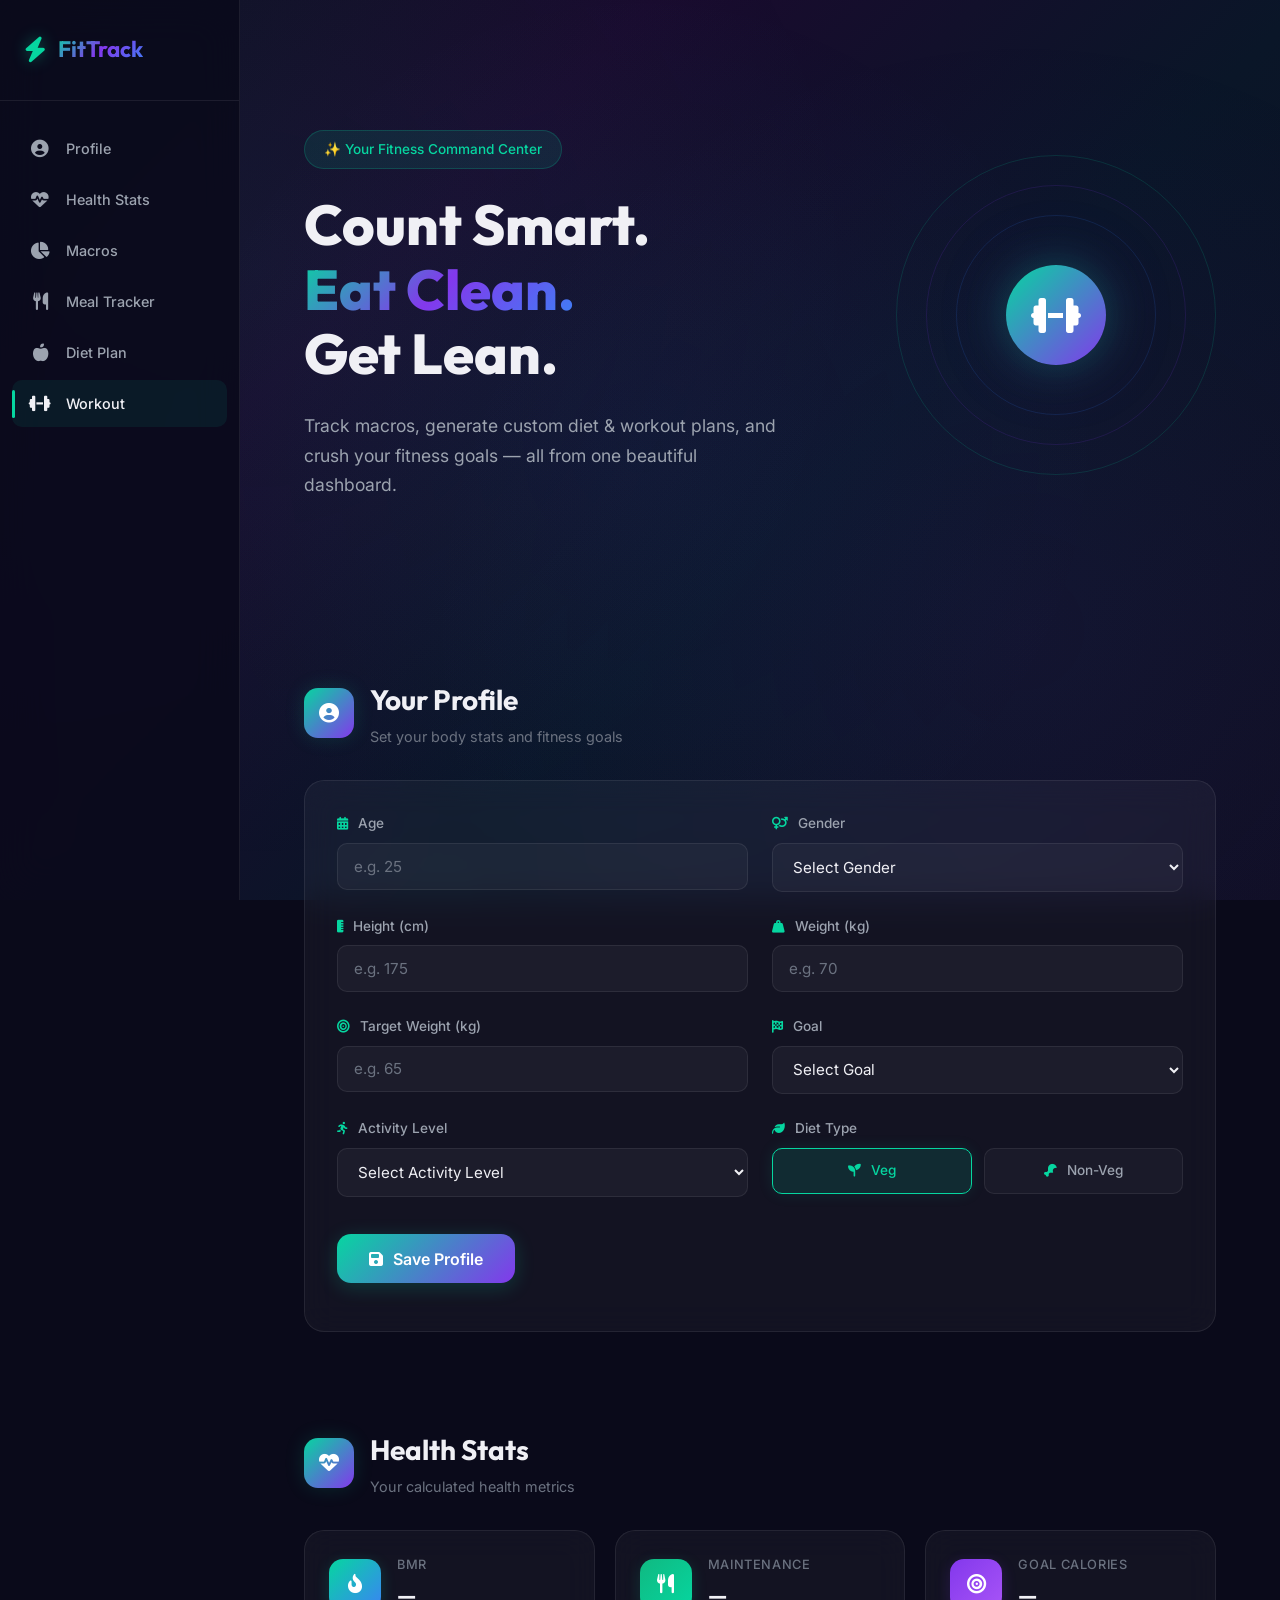
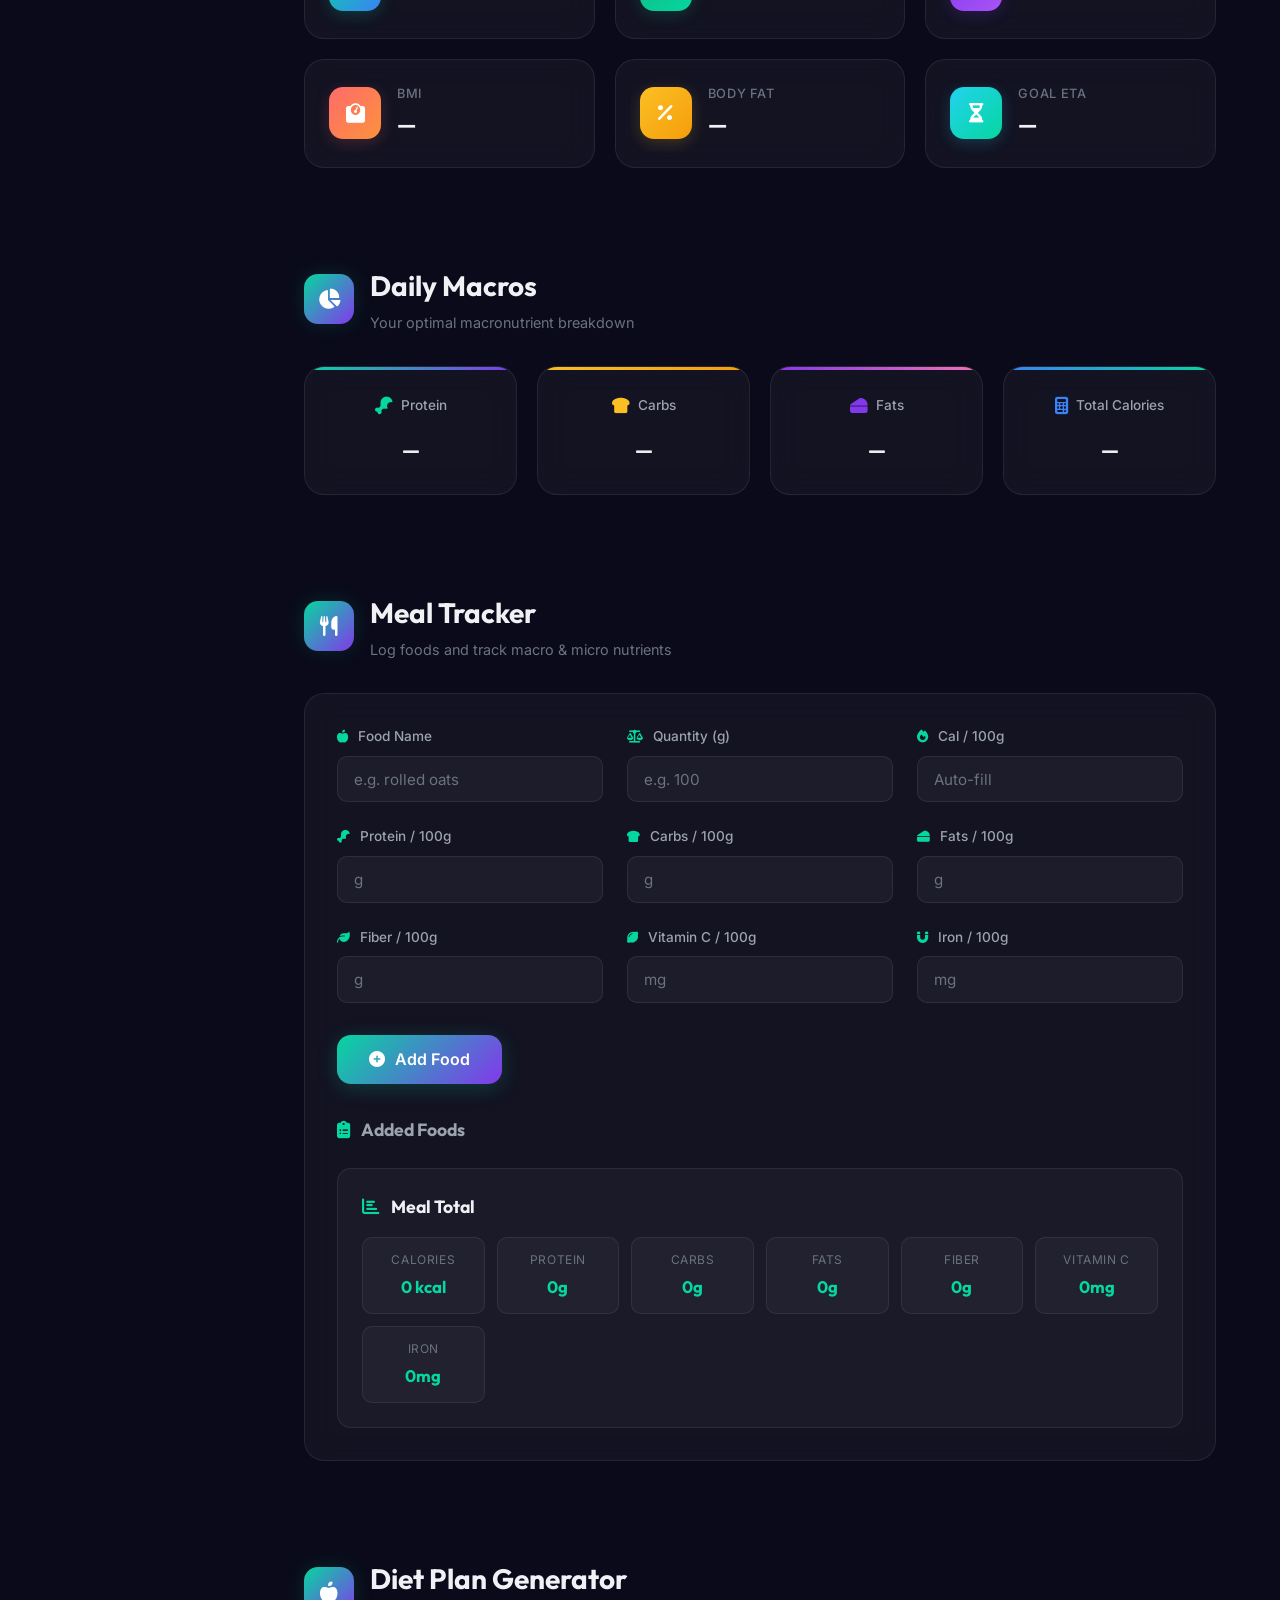
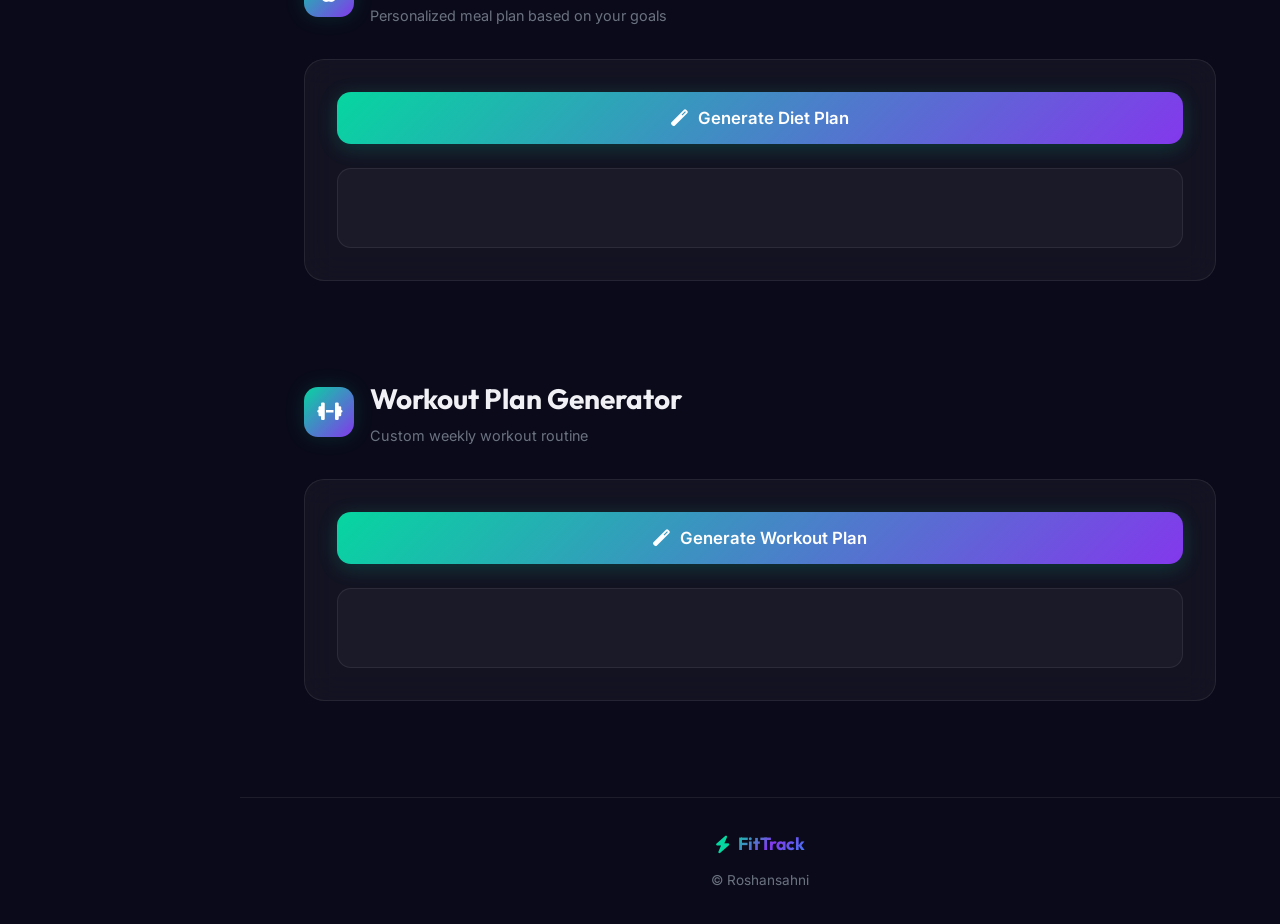
==== index.html @ a1e0cdbb "Add files via upload" ====
<!DOCTYPE html>
<html lang="en">
<head>
    <meta charset="UTF-8">
    <meta name="viewport" content="width=device-width, initial-scale=1.0">
    <title>FitTrack — Smart Fitness & Nutrition Tracker</title>
    <meta name="description" content="Track your fitness goals, calculate macros, generate diet & workout plans — all in one premium dashboard.">
    <link rel="stylesheet" href="styles.css">
    <link href="https://fonts.googleapis.com/css2?family=Inter:wght@300;400;500;600;700;800&family=Outfit:wght@400;500;600;700;800&display=swap" rel="stylesheet">
    <link rel="stylesheet" href="https://cdnjs.cloudflare.com/ajax/libs/font-awesome/6.5.0/css/all.min.css">
</head>
<body>
    <!-- Animated Background -->
    <div class="bg-gradient"></div>
    <div class="bg-grid"></div>

    <!-- Sidebar Navigation -->
    <nav id="sidebar" class="sidebar">
        <div class="sidebar-logo">
            <i class="fas fa-bolt"></i>
            <span>FitTrack</span>
        </div>
        <ul class="sidebar-nav">
            <li><a href="#profile-section" class="nav-link active" data-section="profile-section"><i class="fas fa-user-circle"></i><span>Profile</span></a></li>
            <li><a href="#stats-section" class="nav-link" data-section="stats-section"><i class="fas fa-heartbeat"></i><span>Health Stats</span></a></li>
            <li><a href="#macros-section" class="nav-link" data-section="macros-section"><i class="fas fa-chart-pie"></i><span>Macros</span></a></li>
            <li><a href="#meal-section" class="nav-link" data-section="meal-section"><i class="fas fa-utensils"></i><span>Meal Tracker</span></a></li>
            <li><a href="#diet-section" class="nav-link" data-section="diet-section"><i class="fas fa-apple-alt"></i><span>Diet Plan</span></a></li>
            <li><a href="#workout-section" class="nav-link" data-section="workout-section"><i class="fas fa-dumbbell"></i><span>Workout</span></a></li>
        </ul>
    </nav>

    <!-- Mobile Header Bar -->
    <div class="mobile-header">
        <button id="mobile-menu-btn" class="mobile-menu-btn" aria-label="Toggle Menu">
            <i class="fas fa-bars"></i>
        </button>
        <div class="mobile-logo">
            <i class="fas fa-bolt"></i>
            <span>FitTrack</span>
        </div>
    </div>

    <!-- Main Content -->
    <main class="main-content">
        <!-- Hero Header -->
        <header id="hero-header" class="hero">
            <div class="hero-content reveal">
                <div class="hero-badge">✨ Your Fitness Command Center</div>
                <h1>Count Smart.<br><span class="gradient-text">Eat Clean.</span><br>Get Lean.</h1>
                <p class="hero-subtitle">Track macros, generate custom diet & workout plans, and crush your fitness goals — all from one beautiful dashboard.</p>
            </div>
            <div class="hero-visual">
                <div class="hero-ring ring-1"></div>
                <div class="hero-ring ring-2"></div>
                <div class="hero-ring ring-3"></div>
                <div class="hero-icon-center">
                    <i class="fas fa-dumbbell"></i>
                </div>
            </div>
        </header>

        <!-- Profile Section -->
        <section id="profile-section" class="section reveal">
            <div class="section-header">
                <div class="section-icon"><i class="fas fa-user-circle"></i></div>
                <div>
                    <h2>Your Profile</h2>
                    <p class="section-subtitle">Set your body stats and fitness goals</p>
                </div>
            </div>
            <div class="glass-card">
                <form id="user-form" class="profile-form">
                    <div class="form-grid">
                        <div class="form-group">
                            <label for="age"><i class="fas fa-calendar-alt"></i> Age</label>
                            <input type="number" id="age" name="age" min="1" max="120" placeholder="e.g. 25" required>
                        </div>
                        <div class="form-group">
                            <label for="gender"><i class="fas fa-venus-mars"></i> Gender</label>
                            <select id="gender" name="gender" required>
                                <option value="">Select Gender</option>
                                <option value="male">Male</option>
                                <option value="female">Female</option>
                            </select>
                        </div>
                        <div class="form-group">
                            <label for="height"><i class="fas fa-ruler-vertical"></i> Height (cm)</label>
                            <input type="number" id="height" name="height" min="50" max="250" step="0.1" placeholder="e.g. 175" required>
                        </div>
                        <div class="form-group">
                            <label for="weight"><i class="fas fa-weight-hanging"></i> Weight (kg)</label>
                            <input type="number" id="weight" name="weight" min="20" max="300" step="0.1" placeholder="e.g. 70" required>
                        </div>
                        <div class="form-group">
                            <label for="target-weight"><i class="fas fa-bullseye"></i> Target Weight (kg)</label>
                            <input type="number" id="target-weight" name="target-weight" min="20" max="300" step="0.1" placeholder="e.g. 65" required>
                        </div>
                        <div class="form-group">
                            <label for="goal"><i class="fas fa-flag-checkered"></i> Goal</label>
                            <select id="goal" name="goal" required>
                                <option value="">Select Goal</option>
                                <option value="fat-loss">Fat Loss</option>
                                <option value="muscle-gain">Muscle Gain</option>
                                <option value="maintenance">Maintenance</option>
                            </select>
                        </div>
                        <div class="form-group">
                            <label for="activity"><i class="fas fa-running"></i> Activity Level</label>
                            <select id="activity" name="activity" required>
                                <option value="">Select Activity Level</option>
                                <option value="sedentary">Sedentary</option>
                                <option value="light">Light</option>
                                <option value="moderate">Moderate</option>
                                <option value="active">Active</option>
                            </select>
                        </div>
                        <div class="form-group">
                            <label><i class="fas fa-leaf"></i> Diet Type</label>
                            <div class="diet-toggle">
                                <input type="radio" id="veg" name="diet-type" value="veg" required>
                                <label for="veg" class="toggle-btn"><i class="fas fa-seedling"></i> Veg</label>
                                <input type="radio" id="non-veg" name="diet-type" value="non-veg" required>
                                <label for="non-veg" class="toggle-btn"><i class="fas fa-drumstick-bite"></i> Non-Veg</label>
                            </div>
                        </div>
                    </div>
                    <button type="submit" class="btn-primary" id="save-profile-btn">
                        <i class="fas fa-save"></i> Save Profile
                    </button>
                </form>
                <p id="save-message" class="save-msg"></p>
            </div>
        </section>

        <!-- Health Stats Section -->
        <section id="stats-section" class="section reveal">
            <div class="section-header">
                <div class="section-icon pulse"><i class="fas fa-heartbeat"></i></div>
                <div>
                    <h2>Health Stats</h2>
                    <p class="section-subtitle">Your calculated health metrics</p>
                </div>
            </div>
            <div class="stats-grid">
                <div class="stat-card glass-card" id="stat-bmr">
                    <div class="stat-icon-wrap"><i class="fas fa-fire-flame-curved"></i></div>
                    <div class="stat-info">
                        <span class="stat-label">BMR</span>
                        <span class="stat-value" id="bmr-result">—</span>
                    </div>
                </div>
                <div class="stat-card glass-card" id="stat-maintenance">
                    <div class="stat-icon-wrap accent-green"><i class="fas fa-utensils"></i></div>
                    <div class="stat-info">
                        <span class="stat-label">Maintenance</span>
                        <span class="stat-value" id="maintenance-result">—</span>
                    </div>
                </div>
                <div class="stat-card glass-card" id="stat-goal-cal">
                    <div class="stat-icon-wrap accent-violet"><i class="fas fa-bullseye"></i></div>
                    <div class="stat-info">
                        <span class="stat-label">Goal Calories</span>
                        <span class="stat-value" id="goal-result">—</span>
                    </div>
                </div>
                <div class="stat-card glass-card" id="stat-bmi">
                    <div class="stat-icon-wrap accent-coral"><i class="fas fa-weight-scale"></i></div>
                    <div class="stat-info">
                        <span class="stat-label">BMI</span>
                        <span class="stat-value" id="bmi-result">—</span>
                    </div>
                </div>
                <div class="stat-card glass-card" id="stat-bodyfat">
                    <div class="stat-icon-wrap accent-amber"><i class="fas fa-percent"></i></div>
                    <div class="stat-info">
                        <span class="stat-label">Body Fat</span>
                        <span class="stat-value" id="bodyfat-result">—</span>
                    </div>
                </div>
                <div class="stat-card glass-card" id="stat-time">
                    <div class="stat-icon-wrap accent-cyan"><i class="fas fa-hourglass-half"></i></div>
                    <div class="stat-info">
                        <span class="stat-label">Goal ETA</span>
                        <span class="stat-value" id="time-result">—</span>
                    </div>
                </div>
            </div>
        </section>

        <!-- Daily Macros Section -->
        <section id="macros-section" class="section reveal">
            <div class="section-header">
                <div class="section-icon"><i class="fas fa-chart-pie"></i></div>
                <div>
                    <h2>Daily Macros</h2>
                    <p class="section-subtitle">Your optimal macronutrient breakdown</p>
                </div>
            </div>
            <div class="macros-grid">
                <div class="macro-card glass-card macro-protein">
                    <div class="macro-top">
                        <i class="fas fa-drumstick-bite"></i>
                        <span class="macro-label">Protein</span>
                    </div>
                    <span class="macro-value" id="protein-result">—</span>
                </div>
                <div class="macro-card glass-card macro-carbs">
                    <div class="macro-top">
                        <i class="fas fa-bread-slice"></i>
                        <span class="macro-label">Carbs</span>
                    </div>
                    <span class="macro-value" id="carbs-result">—</span>
                </div>
                <div class="macro-card glass-card macro-fats">
                    <div class="macro-top">
                        <i class="fas fa-cheese"></i>
                        <span class="macro-label">Fats</span>
                    </div>
                    <span class="macro-value" id="fats-result">—</span>
                </div>
                <div class="macro-card glass-card macro-total">
                    <div class="macro-top">
                        <i class="fas fa-calculator"></i>
                        <span class="macro-label">Total Calories</span>
                    </div>
                    <span class="macro-value" id="total-macro-result">—</span>
                </div>
            </div>
        </section>

        <!-- Meal Calculator Section -->
        <section id="meal-section" class="section reveal">
            <div class="section-header">
                <div class="section-icon"><i class="fas fa-utensils"></i></div>
                <div>
                    <h2>Meal Tracker</h2>
                    <p class="section-subtitle">Log foods and track macro & micro nutrients</p>
                </div>
            </div>
            <div class="glass-card">
                <form id="food-form" class="meal-form">
                    <div class="form-grid meal-grid">
                        <div class="form-group">
                            <label for="food-name"><i class="fas fa-apple-alt"></i> Food Name</label>
                            <input type="text" id="food-name" placeholder="e.g. rolled oats" required>
                        </div>
                        <div class="form-group">
                            <label for="quantity"><i class="fas fa-balance-scale"></i> Quantity (g)</label>
                            <input type="number" id="quantity" min="1" step="0.1" placeholder="e.g. 100" required>
                        </div>
                        <div class="form-group">
                            <label for="calories-per-100"><i class="fas fa-fire"></i> Cal / 100g</label>
                            <input type="number" id="calories-per-100" min="0" step="0.1" placeholder="Auto-fill" required>
                        </div>
                        <div class="form-group">
                            <label for="protein-per-100"><i class="fas fa-drumstick-bite"></i> Protein / 100g</label>
                            <input type="number" id="protein-per-100" min="0" step="0.1" placeholder="g" required>
                        </div>
                        <div class="form-group">
                            <label for="carbs-per-100"><i class="fas fa-bread-slice"></i> Carbs / 100g</label>
                            <input type="number" id="carbs-per-100" min="0" step="0.1" placeholder="g" required>
                        </div>
                        <div class="form-group">
                            <label for="fats-per-100"><i class="fas fa-cheese"></i> Fats / 100g</label>
                            <input type="number" id="fats-per-100" min="0" step="0.1" placeholder="g" required>
                        </div>
                        <div class="form-group">
                            <label for="fiber-per-100"><i class="fas fa-leaf"></i> Fiber / 100g</label>
                            <input type="number" id="fiber-per-100" min="0" step="0.1" placeholder="g">
                        </div>
                        <div class="form-group">
                            <label for="vitamin-c-per-100"><i class="fas fa-lemon"></i> Vitamin C / 100g</label>
                            <input type="number" id="vitamin-c-per-100" min="0" step="0.1" placeholder="mg">
                        </div>
                        <div class="form-group">
                            <label for="iron-per-100"><i class="fas fa-magnet"></i> Iron / 100g</label>
                            <input type="number" id="iron-per-100" min="0" step="0.1" placeholder="mg">
                        </div>
                    </div>
                    <button type="submit" class="btn-primary" id="add-food-btn">
                        <i class="fas fa-plus-circle"></i> Add Food
                    </button>
                </form>

                <div id="meal-list" class="meal-list">
                    <h3><i class="fas fa-clipboard-list"></i> Added Foods</h3>
                    <ul id="food-items"></ul>
                </div>

                <div id="meal-totals" class="meal-totals glass-card-inner">
                    <h3><i class="fas fa-chart-bar"></i> Meal Total</h3>
                    <div class="totals-grid">
                        <div class="total-item"><span class="total-label">Calories</span><span class="total-val" id="total-calories">0 kcal</span></div>
                        <div class="total-item"><span class="total-label">Protein</span><span class="total-val" id="total-protein">0g</span></div>
                        <div class="total-item"><span class="total-label">Carbs</span><span class="total-val" id="total-carbs">0g</span></div>
                        <div class="total-item"><span class="total-label">Fats</span><span class="total-val" id="total-fats">0g</span></div>
                        <div class="total-item"><span class="total-label">Fiber</span><span class="total-val" id="total-fiber">0g</span></div>
                        <div class="total-item"><span class="total-label">Vitamin C</span><span class="total-val" id="total-vitamin-c">0mg</span></div>
                        <div class="total-item"><span class="total-label">Iron</span><span class="total-val" id="total-iron">0mg</span></div>
                    </div>
                </div>
            </div>
        </section>

        <!-- Diet Plan Section -->
        <section id="diet-section" class="section reveal">
            <div class="section-header">
                <div class="section-icon"><i class="fas fa-apple-alt"></i></div>
                <div>
                    <h2>Diet Plan Generator</h2>
                    <p class="section-subtitle">Personalized meal plan based on your goals</p>
                </div>
            </div>
            <div class="glass-card">
                <button id="generate-plan-btn" class="btn-primary btn-generate">
                    <i class="fas fa-magic"></i> Generate Diet Plan
                </button>
                <div id="diet-plan-output" class="plan-output"></div>
            </div>
        </section>

        <!-- Workout Plan Section -->
        <section id="workout-section" class="section reveal">
            <div class="section-header">
                <div class="section-icon"><i class="fas fa-dumbbell"></i></div>
                <div>
                    <h2>Workout Plan Generator</h2>
                    <p class="section-subtitle">Custom weekly workout routine</p>
                </div>
            </div>
            <div class="glass-card">
                <button id="generate-workout-btn" class="btn-primary btn-generate">
                    <i class="fas fa-magic"></i> Generate Workout Plan
                </button>
                <div id="workout-plan-output" class="plan-output"></div>
            </div>
        </section>

        <!-- Footer -->
        <footer id="app-footer">
            <div class="footer-content">
                <div class="footer-brand">
                    <i class="fas fa-bolt"></i>
                    <span>FitTrack</span>
                </div>
                <p>&copy; Roshansahni </p>
            </div>
        </footer>
    </main>

    <script src="script.js"></script>
</body>
</html>
---- styles.css ----
/* ========================================
   FITTRACK — Modern Dark Glassmorphism Design
   ======================================== */

/* CSS Custom Properties */
:root {
    --bg-primary: #0a0a1a;
    --bg-secondary: #0f0f23;
    --bg-card: rgba(255, 255, 255, 0.04);
    --bg-card-hover: rgba(255, 255, 255, 0.07);
    --border-glass: rgba(255, 255, 255, 0.08);
    --border-glow: rgba(255, 255, 255, 0.12);

    --text-primary: #f0f0f5;
    --text-secondary: #9ca3af;
    --text-muted: #6b7280;

    --accent-cyan: #06d6a0;
    --accent-violet: #8338ec;
    --accent-coral: #ff6b6b;
    --accent-amber: #fbbf24;
    --accent-blue: #3b82f6;
    --accent-pink: #f472b6;

    --gradient-primary: linear-gradient(135deg, #06d6a0 0%, #8338ec 50%, #3b82f6 100%);
    --gradient-hero: linear-gradient(135deg, #0f0f23 0%, #1a0a2e 30%, #0a1628 60%, #0f0f23 100%);
    --gradient-btn: linear-gradient(135deg, #06d6a0 0%, #8338ec 100%);
    --gradient-btn-hover: linear-gradient(135deg, #8338ec 0%, #06d6a0 100%);

    --shadow-card: 0 8px 32px rgba(0, 0, 0, 0.3);
    --shadow-glow-cyan: 0 0 20px rgba(6, 214, 160, 0.15);
    --shadow-glow-violet: 0 0 20px rgba(131, 56, 236, 0.15);

    --radius-lg: 20px;
    --radius-md: 14px;
    --radius-sm: 10px;

    --sidebar-width: 240px;
    --transition: 0.3s cubic-bezier(0.4, 0, 0.2, 1);
    --font-body: 'Inter', -apple-system, BlinkMacSystemFont, sans-serif;
    --font-heading: 'Outfit', 'Inter', sans-serif;
}

/* Reset */
*, *::before, *::after {
    margin: 0;
    padding: 0;
    box-sizing: border-box;
}

html {
    scroll-behavior: smooth;
}

body {
    font-family: var(--font-body);
    background: var(--bg-primary);
    color: var(--text-primary);
    line-height: 1.6;
    min-height: 100vh;
    overflow-x: hidden;
}

/* ========================================
   ANIMATED BACKGROUND
   ======================================== */
.bg-gradient {
    position: fixed;
    inset: 0;
    background: var(--gradient-hero);
    z-index: -2;
}

.bg-grid {
    position: fixed;
    inset: 0;
    background-image:
        radial-gradient(circle at 20% 30%, rgba(6, 214, 160, 0.06) 0%, transparent 50%),
        radial-gradient(circle at 80% 70%, rgba(131, 56, 236, 0.06) 0%, transparent 50%),
        radial-gradient(circle at 50% 50%, rgba(59, 130, 246, 0.04) 0%, transparent 60%);
    z-index: -1;
    animation: bgPulse 8s ease-in-out infinite alternate;
}

@keyframes bgPulse {
    0% { opacity: 0.6; }
    100% { opacity: 1; }
}

/* ========================================
   SIDEBAR
   ======================================== */
.sidebar {
    position: fixed;
    left: 0;
    top: 0;
    width: var(--sidebar-width);
    height: 100vh;
    background: rgba(10, 10, 26, 0.85);
    backdrop-filter: blur(20px);
    -webkit-backdrop-filter: blur(20px);
    border-right: 1px solid var(--border-glass);
    z-index: 100;
    display: flex;
    flex-direction: column;
    padding: 2rem 0;
    transition: transform var(--transition);
}

.sidebar-logo {
    display: flex;
    align-items: center;
    gap: 0.75rem;
    padding: 0 1.5rem 2rem;
    border-bottom: 1px solid var(--border-glass);
    margin-bottom: 1.5rem;
}

.sidebar-logo i {
    font-size: 1.6rem;
    color: var(--accent-cyan);
    filter: drop-shadow(0 0 8px rgba(6, 214, 160, 0.4));
}

.sidebar-logo span {
    font-family: var(--font-heading);
    font-size: 1.4rem;
    font-weight: 700;
    background: var(--gradient-primary);
    -webkit-background-clip: text;
    -webkit-text-fill-color: transparent;
    background-clip: text;
}

.sidebar-nav {
    list-style: none;
    display: flex;
    flex-direction: column;
    gap: 0.25rem;
    padding: 0 0.75rem;
}

.nav-link {
    display: flex;
    align-items: center;
    gap: 0.85rem;
    padding: 0.75rem 1rem;
    color: var(--text-secondary);
    text-decoration: none;
    border-radius: var(--radius-sm);
    font-size: 0.9rem;
    font-weight: 500;
    transition: all var(--transition);
    position: relative;
}

.nav-link::before {
    content: '';
    position: absolute;
    left: 0;
    top: 50%;
    transform: translateY(-50%) scaleY(0);
    width: 3px;
    height: 60%;
    background: var(--accent-cyan);
    border-radius: 2px;
    transition: transform var(--transition);
}

.nav-link:hover {
    color: var(--text-primary);
    background: rgba(255, 255, 255, 0.04);
}

.nav-link.active {
    color: var(--text-primary);
    background: rgba(6, 214, 160, 0.08);
}

.nav-link.active::before {
    transform: translateY(-50%) scaleY(1);
}

.nav-link i {
    font-size: 1.1rem;
    width: 24px;
    text-align: center;
}

/* Mobile Header */
.mobile-header {
    display: none;
    position: fixed;
    top: 0;
    left: 0;
    right: 0;
    height: 60px;
    background: rgba(10, 10, 26, 0.9);
    backdrop-filter: blur(20px);
    -webkit-backdrop-filter: blur(20px);
    border-bottom: 1px solid var(--border-glass);
    z-index: 99;
    align-items: center;
    padding: 0 1rem;
    gap: 1rem;
}

.mobile-menu-btn {
    background: none;
    border: none;
    color: var(--text-primary);
    font-size: 1.3rem;
    cursor: pointer;
    padding: 0.5rem;
}

.mobile-logo {
    display: flex;
    align-items: center;
    gap: 0.5rem;
}

.mobile-logo i {
    color: var(--accent-cyan);
    font-size: 1.2rem;
}

.mobile-logo span {
    font-family: var(--font-heading);
    font-size: 1.2rem;
    font-weight: 700;
    background: var(--gradient-primary);
    -webkit-background-clip: text;
    -webkit-text-fill-color: transparent;
    background-clip: text;
}

/* ========================================
   MAIN CONTENT
   ======================================== */
.main-content {
    margin-left: var(--sidebar-width);
    min-height: 100vh;
    padding: 0;
}

/* ========================================
   HERO SECTION
   ======================================== */
.hero {
    display: flex;
    align-items: center;
    justify-content: space-between;
    padding: 5rem 4rem;
    min-height: 70vh;
    position: relative;
    overflow: hidden;
}

.hero-content {
    max-width: 600px;
    z-index: 1;
}

.hero-badge {
    display: inline-block;
    padding: 0.5rem 1.2rem;
    background: rgba(6, 214, 160, 0.1);
    border: 1px solid rgba(6, 214, 160, 0.2);
    border-radius: 50px;
    font-size: 0.85rem;
    color: var(--accent-cyan);
    font-weight: 500;
    margin-bottom: 1.5rem;
    animation: badgePulse 3s ease-in-out infinite;
}

@keyframes badgePulse {
    0%, 100% { box-shadow: 0 0 0 0 rgba(6, 214, 160, 0.2); }
    50% { box-shadow: 0 0 0 8px rgba(6, 214, 160, 0); }
}

.hero h1 {
    font-family: var(--font-heading);
    font-size: 3.5rem;
    font-weight: 800;
    line-height: 1.15;
    margin-bottom: 1.5rem;
    color: var(--text-primary);
}

.gradient-text {
    background: var(--gradient-primary);
    -webkit-background-clip: text;
    -webkit-text-fill-color: transparent;
    background-clip: text;
}

.hero-subtitle {
    font-size: 1.1rem;
    color: var(--text-secondary);
    line-height: 1.7;
    max-width: 480px;
}

/* Hero Visual — Animated Rings */
.hero-visual {
    position: relative;
    width: 320px;
    height: 320px;
    flex-shrink: 0;
}

.hero-ring {
    position: absolute;
    border-radius: 50%;
    border: 1px solid;
    animation: ringRotate 12s linear infinite;
}

.ring-1 {
    inset: 0;
    border-color: rgba(6, 214, 160, 0.15);
    animation-duration: 12s;
}

.ring-2 {
    inset: 30px;
    border-color: rgba(131, 56, 236, 0.15);
    animation-duration: 18s;
    animation-direction: reverse;
}

.ring-3 {
    inset: 60px;
    border-color: rgba(59, 130, 246, 0.15);
    animation-duration: 10s;
}

@keyframes ringRotate {
    from { transform: rotate(0deg); }
    to { transform: rotate(360deg); }
}

.hero-icon-center {
    position: absolute;
    top: 50%;
    left: 50%;
    transform: translate(-50%, -50%);
    width: 100px;
    height: 100px;
    background: var(--gradient-btn);
    border-radius: 50%;
    display: flex;
    align-items: center;
    justify-content: center;
    box-shadow: 0 0 40px rgba(6, 214, 160, 0.25), 0 0 80px rgba(131, 56, 236, 0.15);
    animation: iconFloat 4s ease-in-out infinite;
}

.hero-icon-center i {
    font-size: 2.5rem;
    color: white;
}

@keyframes iconFloat {
    0%, 100% { transform: translate(-50%, -50%) translateY(0); }
    50% { transform: translate(-50%, -50%) translateY(-12px); }
}

/* ========================================
   SECTIONS
   ======================================== */
.section {
    padding: 3rem 4rem;
}

.section-header {
    display: flex;
    align-items: center;
    gap: 1rem;
    margin-bottom: 2rem;
}

.section-icon {
    width: 50px;
    height: 50px;
    background: var(--gradient-btn);
    border-radius: 14px;
    display: flex;
    align-items: center;
    justify-content: center;
    font-size: 1.25rem;
    color: white;
    flex-shrink: 0;
    box-shadow: var(--shadow-glow-cyan);
}

.section-icon.pulse {
    animation: iconPulse 2s ease-in-out infinite;
}

@keyframes iconPulse {
    0%, 100% { box-shadow: var(--shadow-glow-cyan); }
    50% { box-shadow: 0 0 30px rgba(6, 214, 160, 0.3); }
}

.section-header h2 {
    font-family: var(--font-heading);
    font-size: 1.75rem;
    font-weight: 700;
    color: var(--text-primary);
}

.section-subtitle {
    font-size: 0.9rem;
    color: var(--text-muted);
    margin-top: 0.15rem;
}

/* ========================================
   GLASS CARDS
   ======================================== */
.glass-card {
    background: var(--bg-card);
    backdrop-filter: blur(16px);
    -webkit-backdrop-filter: blur(16px);
    border: 1px solid var(--border-glass);
    border-radius: var(--radius-lg);
    padding: 2rem;
    transition: all var(--transition);
}

.glass-card:hover {
    background: var(--bg-card-hover);
    border-color: var(--border-glow);
    box-shadow: var(--shadow-card);
}

.glass-card-inner {
    background: rgba(255, 255, 255, 0.03);
    border: 1px solid var(--border-glass);
    border-radius: var(--radius-md);
    padding: 1.5rem;
}

/* ========================================
   FORMS
   ======================================== */
.form-grid {
    display: grid;
    grid-template-columns: repeat(2, 1fr);
    gap: 1.5rem;
    margin-bottom: 2rem;
}

.meal-grid {
    grid-template-columns: repeat(3, 1fr);
}

.form-group label {
    display: block;
    font-size: 0.85rem;
    font-weight: 500;
    color: var(--text-secondary);
    margin-bottom: 0.5rem;
}

.form-group label i {
    margin-right: 0.35rem;
    color: var(--accent-cyan);
    font-size: 0.8rem;
}

.form-group input,
.form-group select {
    width: 100%;
    padding: 0.8rem 1rem;
    background: rgba(255, 255, 255, 0.04);
    border: 1px solid var(--border-glass);
    border-radius: var(--radius-sm);
    color: var(--text-primary);
    font-family: var(--font-body);
    font-size: 0.95rem;
    transition: all var(--transition);
    outline: none;
}

.form-group input::placeholder {
    color: var(--text-muted);
}

.form-group input:focus,
.form-group select:focus {
    border-color: var(--accent-cyan);
    box-shadow: 0 0 0 3px rgba(6, 214, 160, 0.12), var(--shadow-glow-cyan);
    background: rgba(255, 255, 255, 0.06);
}

.form-group select option {
    background: var(--bg-secondary);
    color: var(--text-primary);
}

/* Diet Toggle */
.diet-toggle {
    display: flex;
    gap: 0.75rem;
}

.diet-toggle input[type="radio"] {
    display: none;
}

.toggle-btn {
    flex: 1;
    padding: 0.7rem 1rem;
    text-align: center;
    border: 1px solid var(--border-glass);
    border-radius: var(--radius-sm);
    cursor: pointer;
    font-size: 0.9rem;
    font-weight: 500;
    color: var(--text-secondary);
    background: rgba(255, 255, 255, 0.03);
    transition: all var(--transition);
}

.toggle-btn:hover {
    background: rgba(255, 255, 255, 0.06);
    color: var(--text-primary);
}

.diet-toggle input[type="radio"]:checked + .toggle-btn {
    background: rgba(6, 214, 160, 0.12);
    border-color: var(--accent-cyan);
    color: var(--accent-cyan);
    box-shadow: 0 0 15px rgba(6, 214, 160, 0.1);
}

/* Buttons */
.btn-primary {
    display: inline-flex;
    align-items: center;
    gap: 0.6rem;
    padding: 0.9rem 2rem;
    background: var(--gradient-btn);
    color: white;
    border: none;
    border-radius: var(--radius-md);
    font-family: var(--font-body);
    font-size: 1rem;
    font-weight: 600;
    cursor: pointer;
    transition: all var(--transition);
    box-shadow: 0 4px 20px rgba(6, 214, 160, 0.2);
    position: relative;
    overflow: hidden;
}

.btn-primary::before {
    content: '';
    position: absolute;
    inset: 0;
    background: var(--gradient-btn-hover);
    opacity: 0;
    transition: opacity var(--transition);
}

.btn-primary:hover {
    transform: translateY(-2px);
    box-shadow: 0 8px 30px rgba(6, 214, 160, 0.3);
}

.btn-primary:hover::before {
    opacity: 1;
}

.btn-primary i,
.btn-primary span {
    position: relative;
    z-index: 1;
}

.btn-generate {
    width: 100%;
    justify-content: center;
    padding: 1rem;
    font-size: 1.05rem;
    margin-bottom: 1.5rem;
}

.save-msg {
    margin-top: 1rem;
    color: var(--accent-cyan);
    font-weight: 600;
    text-align: center;
    font-size: 0.95rem;
}

/* ========================================
   STATS GRID
   ======================================== */
.stats-grid {
    display: grid;
    grid-template-columns: repeat(3, 1fr);
    gap: 1.25rem;
}

.stat-card {
    display: flex;
    align-items: center;
    gap: 1rem;
    padding: 1.5rem;
}

.stat-icon-wrap {
    width: 52px;
    height: 52px;
    border-radius: 14px;
    display: flex;
    align-items: center;
    justify-content: center;
    font-size: 1.2rem;
    color: white;
    flex-shrink: 0;
    background: linear-gradient(135deg, var(--accent-cyan), var(--accent-blue));
    box-shadow: 0 4px 15px rgba(6, 214, 160, 0.2);
}

.stat-icon-wrap.accent-green {
    background: linear-gradient(135deg, #10b981, #06d6a0);
    box-shadow: 0 4px 15px rgba(16, 185, 129, 0.2);
}

.stat-icon-wrap.accent-violet {
    background: linear-gradient(135deg, var(--accent-violet), #a855f7);
    box-shadow: 0 4px 15px rgba(131, 56, 236, 0.2);
}

.stat-icon-wrap.accent-coral {
    background: linear-gradient(135deg, var(--accent-coral), #fb923c);
    box-shadow: 0 4px 15px rgba(255, 107, 107, 0.2);
}

.stat-icon-wrap.accent-amber {
    background: linear-gradient(135deg, var(--accent-amber), #f59e0b);
    box-shadow: 0 4px 15px rgba(251, 191, 36, 0.2);
}

.stat-icon-wrap.accent-cyan {
    background: linear-gradient(135deg, #22d3ee, var(--accent-cyan));
    box-shadow: 0 4px 15px rgba(34, 211, 238, 0.2);
}

.stat-info {
    display: flex;
    flex-direction: column;
}

.stat-label {
    font-size: 0.8rem;
    color: var(--text-muted);
    font-weight: 500;
    text-transform: uppercase;
    letter-spacing: 0.05em;
}

.stat-value {
    font-family: var(--font-heading);
    font-size: 1.4rem;
    font-weight: 700;
    color: var(--text-primary);
    margin-top: 0.15rem;
}

/* ========================================
   MACROS GRID
   ======================================== */
.macros-grid {
    display: grid;
    grid-template-columns: repeat(4, 1fr);
    gap: 1.25rem;
}

.macro-card {
    padding: 1.75rem;
    text-align: center;
    position: relative;
    overflow: hidden;
}

.macro-card::before {
    content: '';
    position: absolute;
    top: 0;
    left: 0;
    right: 0;
    height: 3px;
    border-radius: 3px 3px 0 0;
}

.macro-protein::before { background: var(--gradient-btn); }
.macro-carbs::before { background: linear-gradient(90deg, var(--accent-amber), #f59e0b); }
.macro-fats::before { background: linear-gradient(90deg, var(--accent-violet), var(--accent-pink)); }
.macro-total::before { background: linear-gradient(90deg, var(--accent-blue), var(--accent-cyan)); }

.macro-top {
    display: flex;
    align-items: center;
    justify-content: center;
    gap: 0.5rem;
    margin-bottom: 1rem;
}

.macro-top i {
    font-size: 1.1rem;
}

.macro-protein .macro-top i { color: var(--accent-cyan); }
.macro-carbs .macro-top i { color: var(--accent-amber); }
.macro-fats .macro-top i { color: var(--accent-violet); }
.macro-total .macro-top i { color: var(--accent-blue); }

.macro-label {
    font-size: 0.85rem;
    color: var(--text-secondary);
    font-weight: 500;
}

.macro-value {
    font-family: var(--font-heading);
    font-size: 1.3rem;
    font-weight: 700;
    color: var(--text-primary);
}

/* ========================================
   MEAL TRACKER
   ======================================== */
.meal-list {
    margin-top: 2rem;
}

.meal-list h3 {
    font-family: var(--font-heading);
    font-size: 1.1rem;
    color: var(--text-secondary);
    margin-bottom: 1rem;
}

.meal-list h3 i {
    margin-right: 0.5rem;
    color: var(--accent-cyan);
}

.meal-list ul {
    list-style: none;
}

.meal-list li {
    display: flex;
    justify-content: space-between;
    align-items: center;
    padding: 0.9rem 1.2rem;
    background: rgba(255, 255, 255, 0.03);
    border: 1px solid var(--border-glass);
    border-radius: var(--radius-sm);
    margin-bottom: 0.6rem;
    font-size: 0.9rem;
    color: var(--text-secondary);
    transition: all var(--transition);
}

.meal-list li:hover {
    background: rgba(255, 255, 255, 0.06);
    border-color: var(--border-glow);
}

.meal-list li button {
    background: rgba(255, 107, 107, 0.15);
    color: var(--accent-coral);
    border: 1px solid rgba(255, 107, 107, 0.2);
    padding: 0.35rem 0.8rem;
    border-radius: 8px;
    cursor: pointer;
    font-size: 0.8rem;
    font-weight: 500;
    transition: all var(--transition);
}

.meal-list li button:hover {
    background: rgba(255, 107, 107, 0.25);
    border-color: var(--accent-coral);
}

/* Meal Totals */
.meal-totals {
    margin-top: 1.5rem;
}

.meal-totals h3 {
    font-family: var(--font-heading);
    font-size: 1.1rem;
    color: var(--text-primary);
    margin-bottom: 1rem;
}

.meal-totals h3 i {
    color: var(--accent-cyan);
    margin-right: 0.5rem;
}

.totals-grid {
    display: grid;
    grid-template-columns: repeat(auto-fit, minmax(120px, 1fr));
    gap: 0.75rem;
}

.total-item {
    display: flex;
    flex-direction: column;
    align-items: center;
    padding: 0.75rem;
    background: rgba(255, 255, 255, 0.03);
    border-radius: 10px;
    border: 1px solid var(--border-glass);
}

.total-label {
    font-size: 0.75rem;
    color: var(--text-muted);
    text-transform: uppercase;
    letter-spacing: 0.05em;
    margin-bottom: 0.3rem;
}

.total-val {
    font-family: var(--font-heading);
    font-weight: 700;
    font-size: 1.05rem;
    color: var(--accent-cyan);
}

/* ========================================
   PLAN OUTPUT
   ======================================== */
.plan-output {
    background: rgba(255, 255, 255, 0.03);
    border: 1px solid var(--border-glass);
    border-radius: var(--radius-md);
    padding: 1.5rem;
    font-size: 0.9rem;
    color: var(--text-secondary);
    line-height: 1.8;
    white-space: pre-line;
    min-height: 80px;
    transition: all var(--transition);
}

.plan-output:not(:empty) {
    border-color: rgba(6, 214, 160, 0.15);
}

/* ========================================
   FOOTER
   ======================================== */
footer {
    margin-top: 3rem;
    padding: 2rem 4rem;
    border-top: 1px solid var(--border-glass);
    text-align: center;
}

.footer-content {
    display: flex;
    flex-direction: column;
    align-items: center;
    gap: 0.75rem;
}

.footer-brand {
    display: flex;
    align-items: center;
    gap: 0.5rem;
}

.footer-brand i {
    color: var(--accent-cyan);
    font-size: 1.1rem;
}

.footer-brand span {
    font-family: var(--font-heading);
    font-weight: 700;
    font-size: 1.1rem;
    background: var(--gradient-primary);
    -webkit-background-clip: text;
    -webkit-text-fill-color: transparent;
    background-clip: text;
}

footer p {
    font-size: 0.85rem;
    color: var(--text-muted);
}

/* ========================================
   SCROLL REVEAL ANIMATIONS
   ======================================== */
.reveal {
    opacity: 0;
    transform: translateY(30px);
    transition: opacity 0.6s ease-out, transform 0.6s ease-out;
}

.reveal.visible {
    opacity: 1;
    transform: translateY(0);
}

/* Staggered children */
.stats-grid .stat-card,
.macros-grid .macro-card {
    opacity: 0;
    transform: translateY(20px);
    transition: opacity 0.5s ease-out, transform 0.5s ease-out, background var(--transition), border-color var(--transition), box-shadow var(--transition);
}

.stats-grid.animate .stat-card,
.macros-grid.animate .macro-card {
    opacity: 1;
    transform: translateY(0);
}

.stats-grid.animate .stat-card:nth-child(1),
.macros-grid.animate .macro-card:nth-child(1) { transition-delay: 0.05s; }
.stats-grid.animate .stat-card:nth-child(2),
.macros-grid.animate .macro-card:nth-child(2) { transition-delay: 0.1s; }
.stats-grid.animate .stat-card:nth-child(3),
.macros-grid.animate .macro-card:nth-child(3) { transition-delay: 0.15s; }
.stats-grid.animate .stat-card:nth-child(4),
.macros-grid.animate .macro-card:nth-child(4) { transition-delay: 0.2s; }
.stats-grid.animate .stat-card:nth-child(5) { transition-delay: 0.25s; }
.stats-grid.animate .stat-card:nth-child(6) { transition-delay: 0.3s; }

/* ========================================
   RESPONSIVE DESIGN
   ======================================== */
@media (max-width: 1200px) {
    .stats-grid {
        grid-template-columns: repeat(2, 1fr);
    }

    .macros-grid {
        grid-template-columns: repeat(2, 1fr);
    }

    .meal-grid {
        grid-template-columns: repeat(2, 1fr);
    }
}

@media (max-width: 768px) {
    .sidebar {
        transform: translateX(-100%);
    }

    .sidebar.open {
        transform: translateX(0);
    }

    .mobile-header {
        display: flex;
    }

    .main-content {
        margin-left: 0;
        padding-top: 60px;
    }

    .hero {
        flex-direction: column;
        text-align: center;
        padding: 3rem 1.5rem;
        min-height: auto;
    }

    .hero h1 {
        font-size: 2.2rem;
    }

    .hero-subtitle {
        margin: 0 auto;
    }

    .hero-visual {
        width: 200px;
        height: 200px;
        margin-top: 2rem;
    }

    .hero-icon-center {
        width: 70px;
        height: 70px;
    }

    .hero-icon-center i {
        font-size: 1.8rem;
    }

    .section {
        padding: 2rem 1.5rem;
    }

    .form-grid,
    .meal-grid {
        grid-template-columns: 1fr;
    }

    .stats-grid,
    .macros-grid {
        grid-template-columns: 1fr;
    }

    .stat-card {
        padding: 1.25rem;
    }

    .totals-grid {
        grid-template-columns: repeat(2, 1fr);
    }

    footer {
        padding: 1.5rem;
    }

    .section-header h2 {
        font-size: 1.4rem;
    }

    .meal-list li {
        flex-direction: column;
        align-items: flex-start;
        gap: 0.5rem;
    }

    .meal-list li button {
        align-self: flex-end;
    }
}

@media (max-width: 480px) {
    .hero h1 {
        font-size: 1.8rem;
    }

    .hero-badge {
        font-size: 0.75rem;
    }

    .totals-grid {
        grid-template-columns: 1fr;
    }
}

/* ========================================
   SCROLLBAR
   ======================================== */
::-webkit-scrollbar {
    width: 6px;
}

::-webkit-scrollbar-track {
    background: transparent;
}

::-webkit-scrollbar-thumb {
    background: rgba(255, 255, 255, 0.1);
    border-radius: 3px;
}

::-webkit-scrollbar-thumb:hover {
    background: rgba(255, 255, 255, 0.2);
}

/* Overlay for mobile sidebar */
.sidebar-overlay {
    display: none;
    position: fixed;
    inset: 0;
    background: rgba(0, 0, 0, 0.5);
    z-index: 99;
}

.sidebar-overlay.active {
    display: block;
}
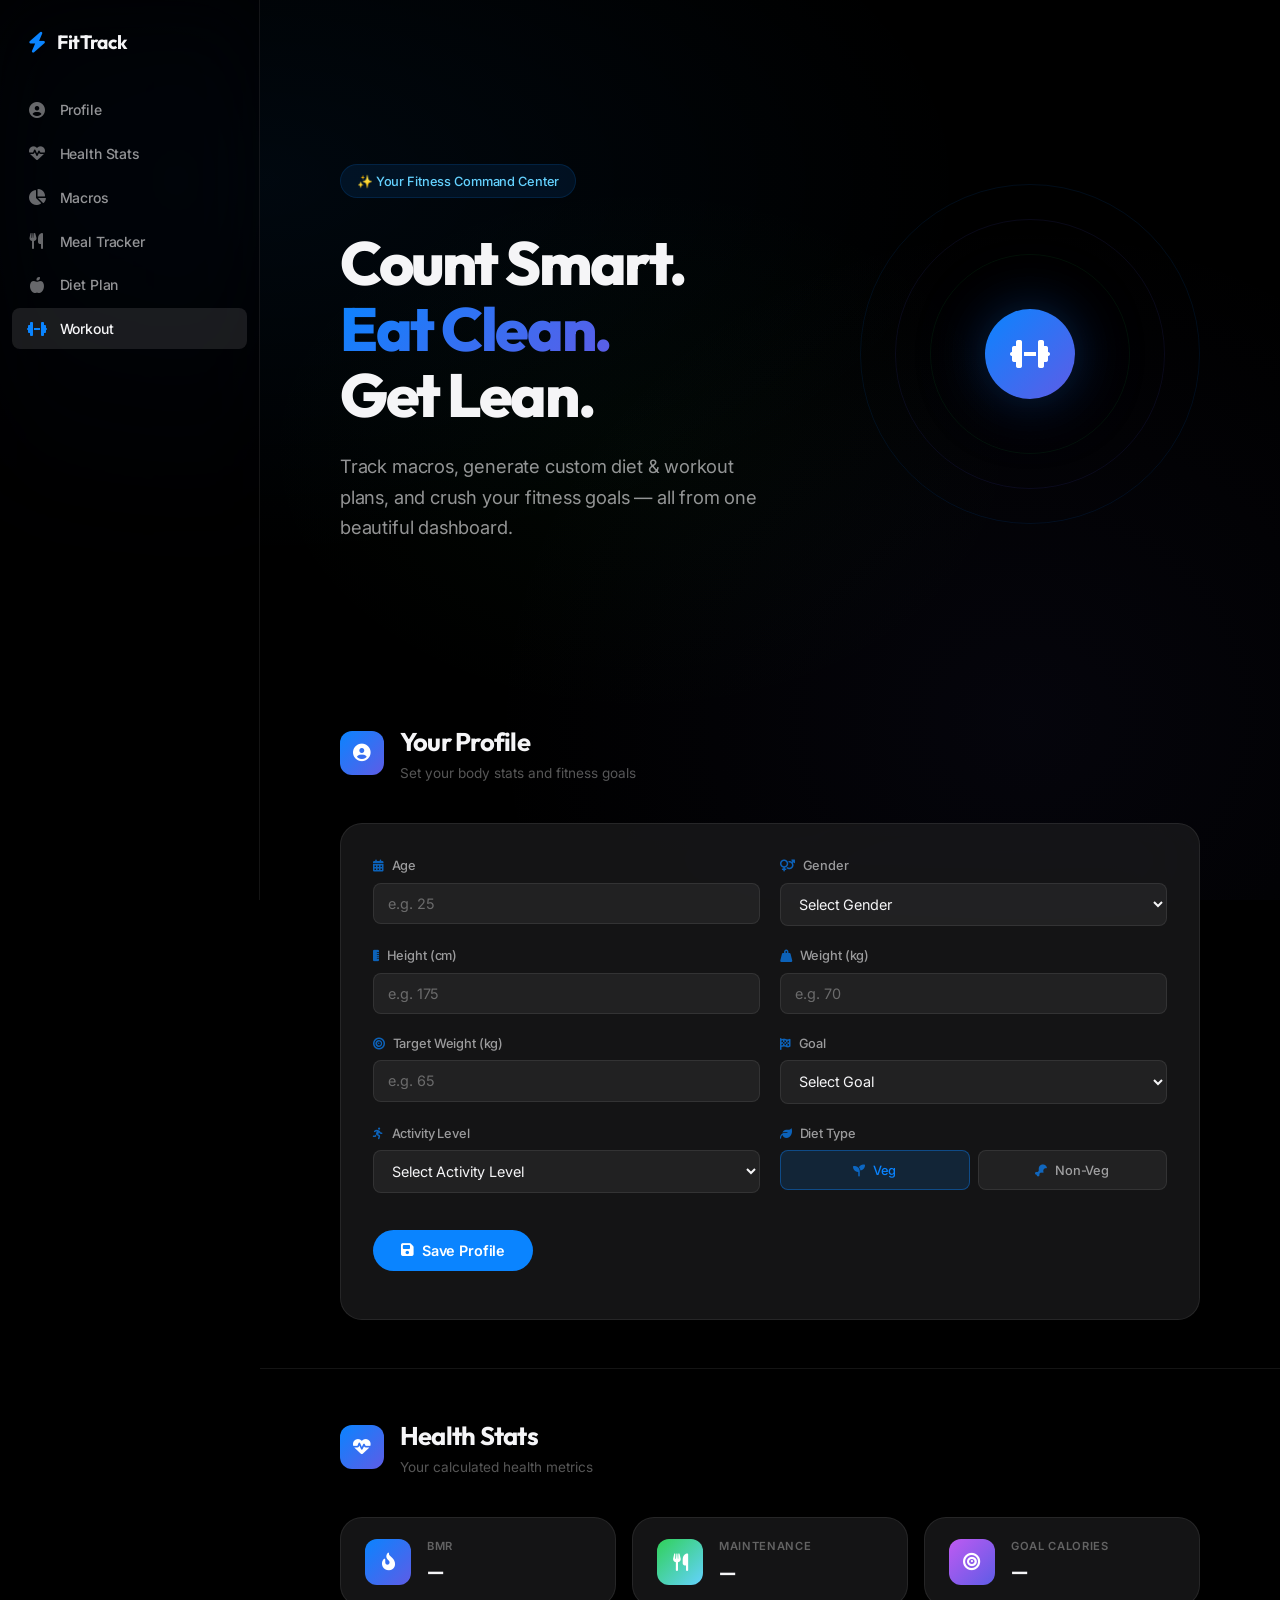
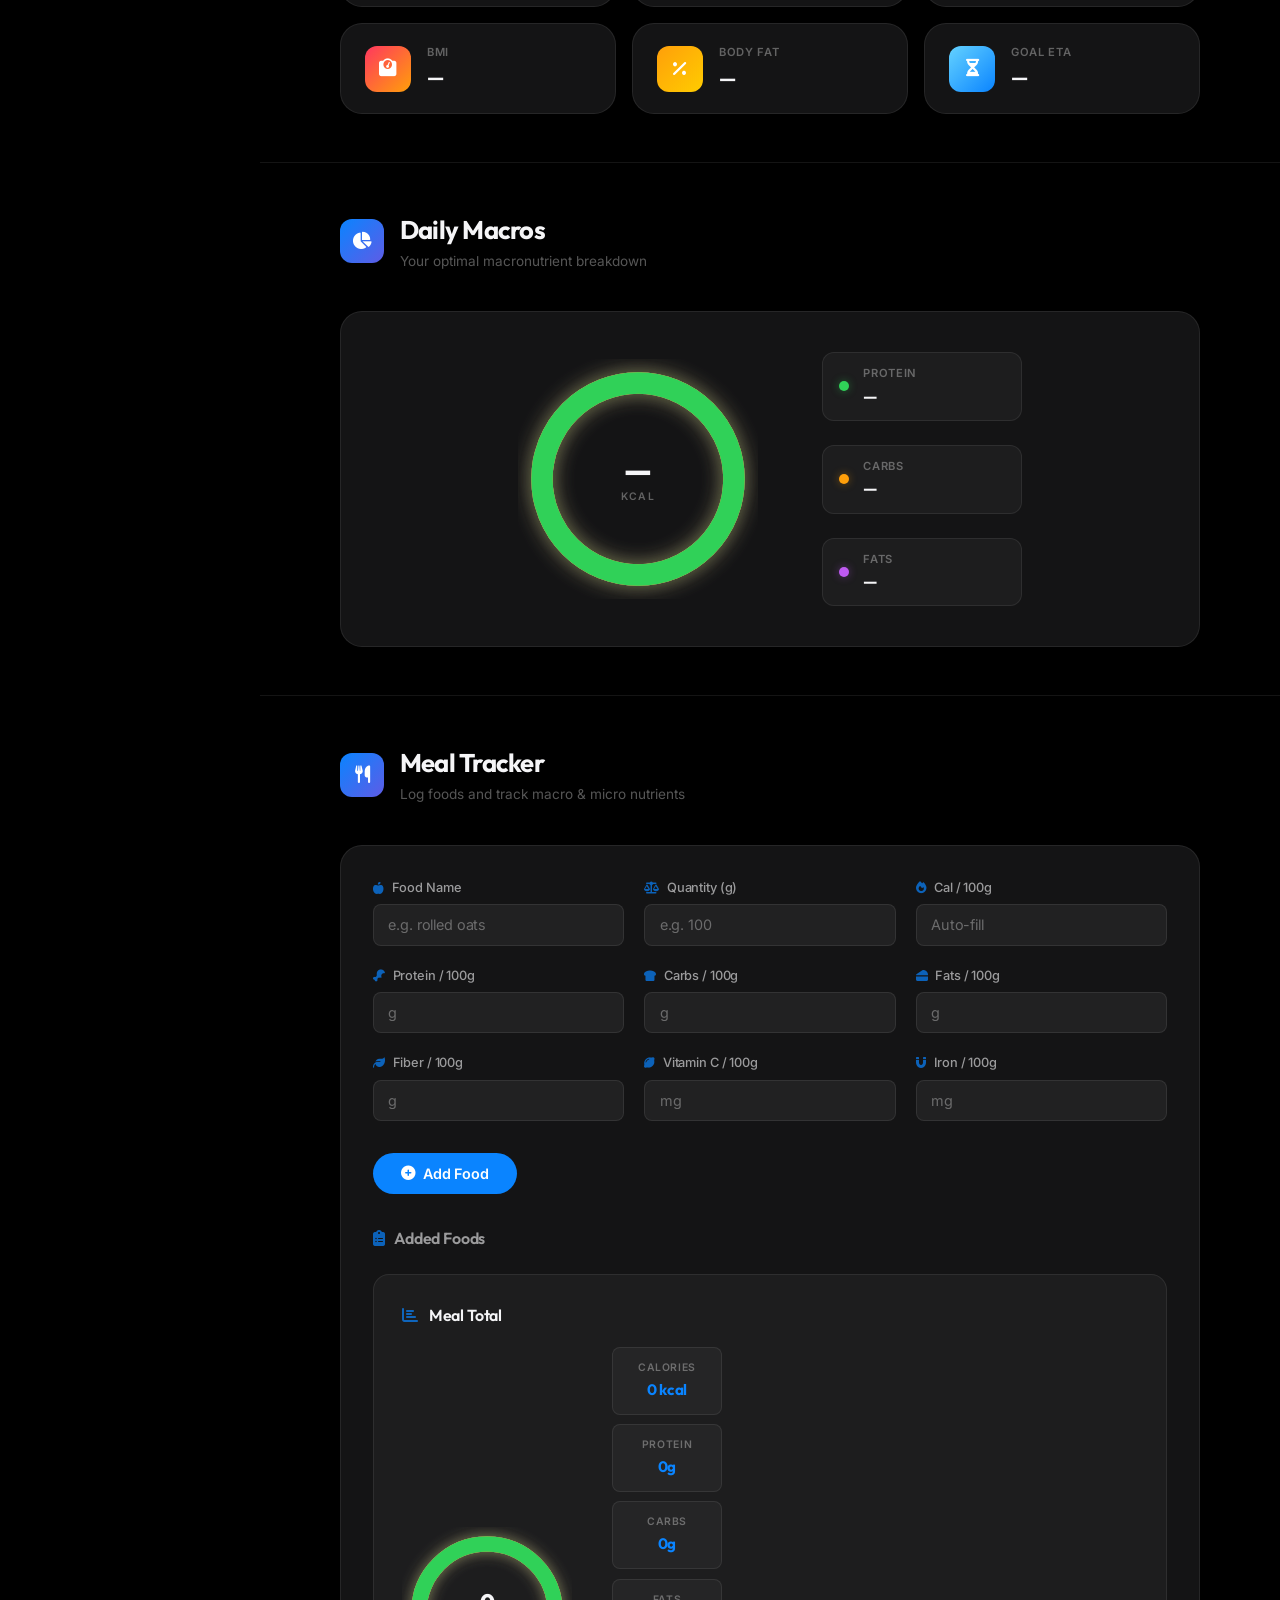
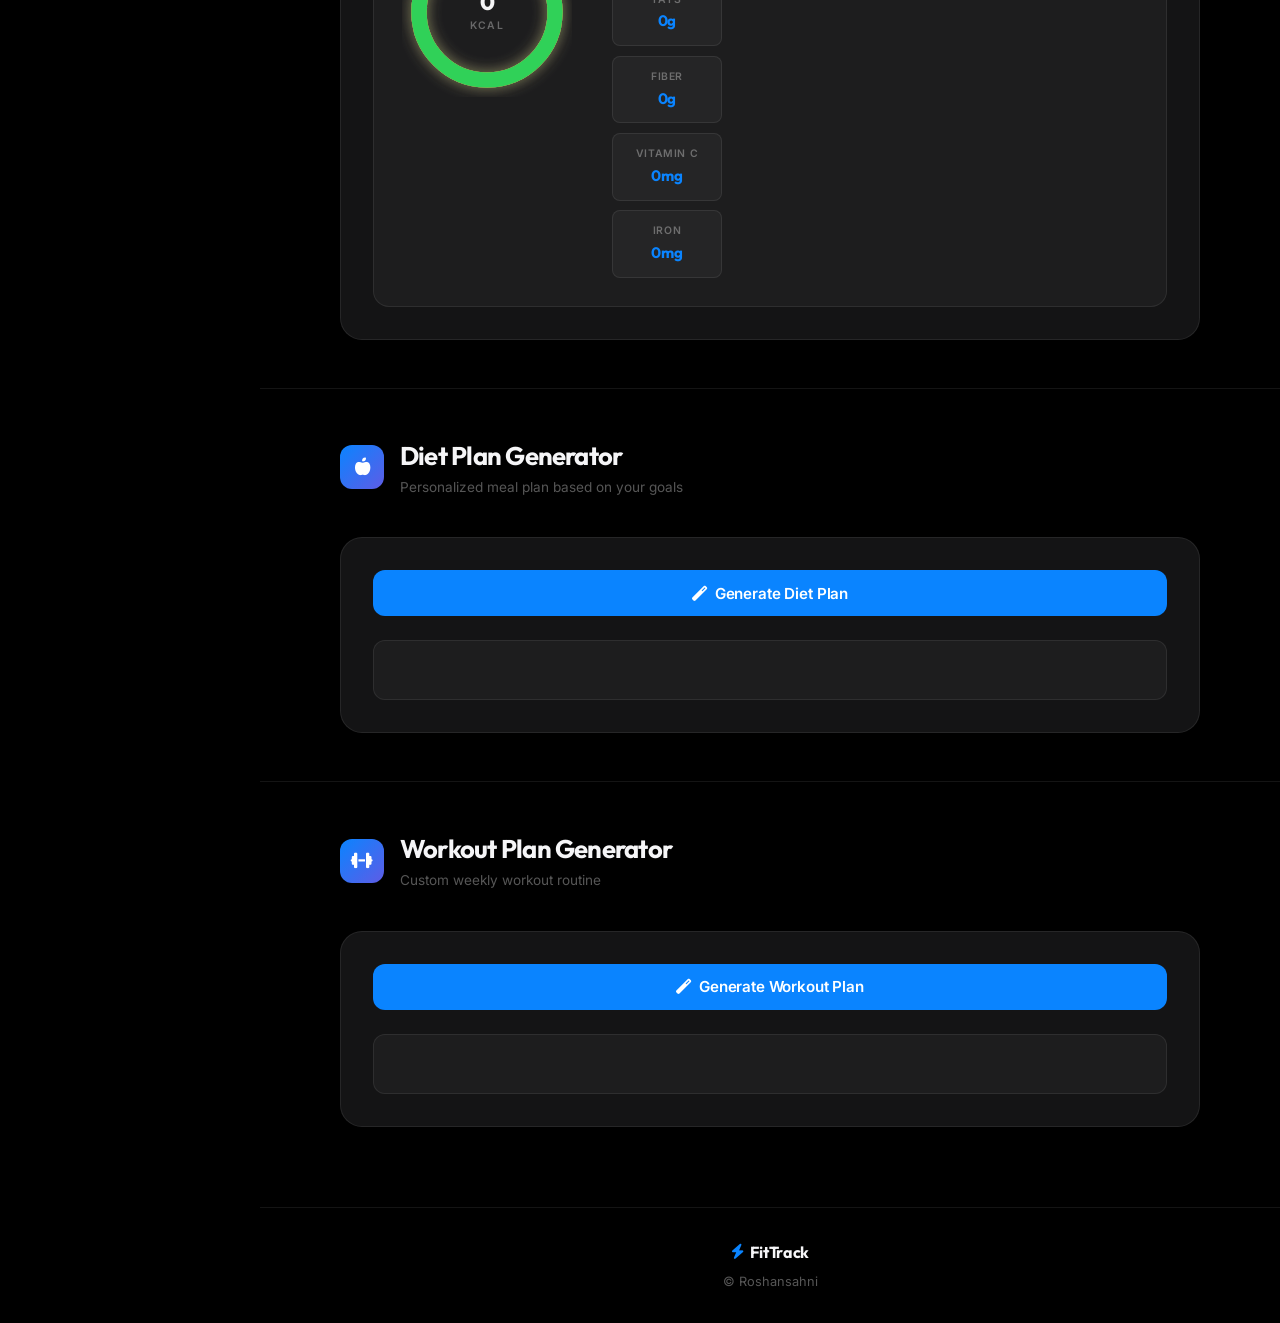
==== commit d1234ad3: "Add files via upload" ====
--- a/index.html
+++ b/index.html
@@ -10,7 +10,7 @@
     <link rel="stylesheet" href="https://cdnjs.cloudflare.com/ajax/libs/font-awesome/6.5.0/css/all.min.css">
 </head>
 <body>
-    <!-- Animated Background -->
+    <!-- Ambient Background -->
     <div class="bg-gradient"></div>
     <div class="bg-grid"></div>
 
@@ -197,34 +197,43 @@
                     <p class="section-subtitle">Your optimal macronutrient breakdown</p>
                 </div>
             </div>
-            <div class="macros-grid">
-                <div class="macro-card glass-card macro-protein">
-                    <div class="macro-top">
-                        <i class="fas fa-drumstick-bite"></i>
-                        <span class="macro-label">Protein</span>
-                    </div>
-                    <span class="macro-value" id="protein-result">—</span>
-                </div>
-                <div class="macro-card glass-card macro-carbs">
-                    <div class="macro-top">
-                        <i class="fas fa-bread-slice"></i>
-                        <span class="macro-label">Carbs</span>
-                    </div>
-                    <span class="macro-value" id="carbs-result">—</span>
-                </div>
-                <div class="macro-card glass-card macro-fats">
-                    <div class="macro-top">
-                        <i class="fas fa-cheese"></i>
-                        <span class="macro-label">Fats</span>
-                    </div>
-                    <span class="macro-value" id="fats-result">—</span>
-                </div>
-                <div class="macro-card glass-card macro-total">
-                    <div class="macro-top">
-                        <i class="fas fa-calculator"></i>
-                        <span class="macro-label">Total Calories</span>
-                    </div>
-                    <span class="macro-value" id="total-macro-result">—</span>
+            <div class="glass-card pie-chart-section">
+                <div class="pie-chart-layout">
+                    <div class="donut-wrapper" id="macros-donut-wrapper">
+                        <svg class="donut-chart" viewBox="0 0 200 200" id="macros-donut">
+                            <circle class="donut-bg" cx="100" cy="100" r="80" />
+                            <circle class="donut-arc arc-fats" cx="100" cy="100" r="80" id="arc-fats" />
+                            <circle class="donut-arc arc-carbs" cx="100" cy="100" r="80" id="arc-carbs" />
+                            <circle class="donut-arc arc-protein" cx="100" cy="100" r="80" id="arc-protein" />
+                        </svg>
+                        <div class="donut-center">
+                            <span class="donut-center-value" id="donut-total-kcal">—</span>
+                            <span class="donut-center-label">kcal</span>
+                        </div>
+                    </div>
+                    <div class="pie-legend" id="macros-legend">
+                        <div class="legend-item">
+                            <span class="legend-dot dot-protein"></span>
+                            <div class="legend-info">
+                                <span class="legend-name">Protein</span>
+                                <span class="legend-val" id="protein-result">—</span>
+                            </div>
+                        </div>
+                        <div class="legend-item">
+                            <span class="legend-dot dot-carbs"></span>
+                            <div class="legend-info">
+                                <span class="legend-name">Carbs</span>
+                                <span class="legend-val" id="carbs-result">—</span>
+                            </div>
+                        </div>
+                        <div class="legend-item">
+                            <span class="legend-dot dot-fats"></span>
+                            <div class="legend-info">
+                                <span class="legend-name">Fats</span>
+                                <span class="legend-val" id="fats-result">—</span>
+                            </div>
+                        </div>
+                    </div>
                 </div>
             </div>
         </section>
@@ -290,14 +299,28 @@
 
                 <div id="meal-totals" class="meal-totals glass-card-inner">
                     <h3><i class="fas fa-chart-bar"></i> Meal Total</h3>
-                    <div class="totals-grid">
-                        <div class="total-item"><span class="total-label">Calories</span><span class="total-val" id="total-calories">0 kcal</span></div>
-                        <div class="total-item"><span class="total-label">Protein</span><span class="total-val" id="total-protein">0g</span></div>
-                        <div class="total-item"><span class="total-label">Carbs</span><span class="total-val" id="total-carbs">0g</span></div>
-                        <div class="total-item"><span class="total-label">Fats</span><span class="total-val" id="total-fats">0g</span></div>
-                        <div class="total-item"><span class="total-label">Fiber</span><span class="total-val" id="total-fiber">0g</span></div>
-                        <div class="total-item"><span class="total-label">Vitamin C</span><span class="total-val" id="total-vitamin-c">0mg</span></div>
-                        <div class="total-item"><span class="total-label">Iron</span><span class="total-val" id="total-iron">0mg</span></div>
+                    <div class="meal-totals-layout">
+                        <div class="donut-wrapper donut-small" id="meal-donut-wrapper">
+                            <svg class="donut-chart" viewBox="0 0 200 200" id="meal-donut">
+                                <circle class="donut-bg" cx="100" cy="100" r="80" />
+                                <circle class="donut-arc arc-meal-fats" cx="100" cy="100" r="80" id="arc-meal-fats" />
+                                <circle class="donut-arc arc-meal-carbs" cx="100" cy="100" r="80" id="arc-meal-carbs" />
+                                <circle class="donut-arc arc-meal-protein" cx="100" cy="100" r="80" id="arc-meal-protein" />
+                            </svg>
+                            <div class="donut-center">
+                                <span class="donut-center-value" id="meal-donut-kcal">0</span>
+                                <span class="donut-center-label">kcal</span>
+                            </div>
+                        </div>
+                        <div class="totals-grid">
+                            <div class="total-item"><span class="total-label">Calories</span><span class="total-val" id="total-calories">0 kcal</span></div>
+                            <div class="total-item"><span class="total-label">Protein</span><span class="total-val" id="total-protein">0g</span></div>
+                            <div class="total-item"><span class="total-label">Carbs</span><span class="total-val" id="total-carbs">0g</span></div>
+                            <div class="total-item"><span class="total-label">Fats</span><span class="total-val" id="total-fats">0g</span></div>
+                            <div class="total-item"><span class="total-label">Fiber</span><span class="total-val" id="total-fiber">0g</span></div>
+                            <div class="total-item"><span class="total-label">Vitamin C</span><span class="total-val" id="total-vitamin-c">0mg</span></div>
+                            <div class="total-item"><span class="total-label">Iron</span><span class="total-val" id="total-iron">0mg</span></div>
+                        </div>
                     </div>
                 </div>
             </div>
--- a/styles.css
+++ b/styles.css
@@ -1,44 +1,64 @@
 /* ========================================
-   FITTRACK — Modern Dark Glassmorphism Design
-   ======================================== */
-
-/* CSS Custom Properties */
+   FITTRACK — Apple-Inspired Premium Design
+   ======================================== */
+
+/* Design Tokens */
 :root {
-    --bg-primary: #0a0a1a;
-    --bg-secondary: #0f0f23;
-    --bg-card: rgba(255, 255, 255, 0.04);
-    --bg-card-hover: rgba(255, 255, 255, 0.07);
-    --border-glass: rgba(255, 255, 255, 0.08);
-    --border-glow: rgba(255, 255, 255, 0.12);
-
-    --text-primary: #f0f0f5;
-    --text-secondary: #9ca3af;
-    --text-muted: #6b7280;
-
-    --accent-cyan: #06d6a0;
-    --accent-violet: #8338ec;
-    --accent-coral: #ff6b6b;
-    --accent-amber: #fbbf24;
-    --accent-blue: #3b82f6;
-    --accent-pink: #f472b6;
-
-    --gradient-primary: linear-gradient(135deg, #06d6a0 0%, #8338ec 50%, #3b82f6 100%);
-    --gradient-hero: linear-gradient(135deg, #0f0f23 0%, #1a0a2e 30%, #0a1628 60%, #0f0f23 100%);
-    --gradient-btn: linear-gradient(135deg, #06d6a0 0%, #8338ec 100%);
-    --gradient-btn-hover: linear-gradient(135deg, #8338ec 0%, #06d6a0 100%);
-
-    --shadow-card: 0 8px 32px rgba(0, 0, 0, 0.3);
-    --shadow-glow-cyan: 0 0 20px rgba(6, 214, 160, 0.15);
-    --shadow-glow-violet: 0 0 20px rgba(131, 56, 236, 0.15);
-
-    --radius-lg: 20px;
-    --radius-md: 14px;
-    --radius-sm: 10px;
-
-    --sidebar-width: 240px;
-    --transition: 0.3s cubic-bezier(0.4, 0, 0.2, 1);
-    --font-body: 'Inter', -apple-system, BlinkMacSystemFont, sans-serif;
-    --font-heading: 'Outfit', 'Inter', sans-serif;
+    --bg-void: #000000;
+    --bg-primary: #0a0a0a;
+    --bg-elevated: #1c1c1e;
+    --bg-secondary: #2c2c2e;
+    --bg-tertiary: #3a3a3c;
+
+    --surface-glass: rgba(28, 28, 30, 0.72);
+    --surface-glass-hover: rgba(44, 44, 46, 0.78);
+    --surface-subtle: rgba(255, 255, 255, 0.04);
+    --surface-input: rgba(255, 255, 255, 0.06);
+
+    --border-primary: rgba(255, 255, 255, 0.08);
+    --border-hover: rgba(255, 255, 255, 0.14);
+    --border-focus: rgba(100, 210, 255, 0.5);
+
+    --text-primary: #f5f5f7;
+    --text-secondary: rgba(245, 245, 247, 0.6);
+    --text-tertiary: rgba(245, 245, 247, 0.35);
+
+    --accent-blue: #0a84ff;
+    --accent-green: #30d158;
+    --accent-orange: #ff9f0a;
+    --accent-purple: #bf5af2;
+    --accent-pink: #ff375f;
+    --accent-teal: #64d2ff;
+    --accent-indigo: #5e5ce6;
+
+    --gradient-accent: linear-gradient(135deg, #0a84ff, #5e5ce6);
+    --gradient-green: linear-gradient(135deg, #30d158, #64d2ff);
+    --gradient-warm: linear-gradient(135deg, #ff9f0a, #ff375f);
+
+    --shadow-sm: 0 2px 8px rgba(0, 0, 0, 0.3);
+    --shadow-md: 0 8px 30px rgba(0, 0, 0, 0.4);
+    --shadow-lg: 0 20px 60px rgba(0, 0, 0, 0.5);
+    --shadow-glow-blue: 0 0 30px rgba(10, 132, 255, 0.15);
+    --shadow-glow-green: 0 0 30px rgba(48, 209, 88, 0.15);
+
+    --radius-xs: 8px;
+    --radius-sm: 12px;
+    --radius-md: 16px;
+    --radius-lg: 22px;
+    --radius-xl: 28px;
+    --radius-full: 9999px;
+
+    --sidebar-width: 260px;
+    --ease-out: cubic-bezier(0.25, 0.46, 0.45, 0.94);
+    --ease-spring: cubic-bezier(0.34, 1.56, 0.64, 1);
+    --ease-smooth: cubic-bezier(0.4, 0, 0.2, 1);
+    --duration-fast: 0.2s;
+    --duration-normal: 0.35s;
+    --duration-slow: 0.6s;
+
+    --font-body: -apple-system, BlinkMacSystemFont, 'SF Pro Text', 'Inter', 'Segoe UI', sans-serif;
+    --font-display: -apple-system, BlinkMacSystemFont, 'SF Pro Display', 'Outfit', 'Segoe UI', sans-serif;
+    --font-mono: 'SF Mono', 'Fira Code', 'Consolas', monospace;
 }
 
 /* Reset */
@@ -50,41 +70,44 @@
 
 html {
     scroll-behavior: smooth;
+    -webkit-font-smoothing: antialiased;
+    -moz-osx-font-smoothing: grayscale;
 }
 
 body {
     font-family: var(--font-body);
-    background: var(--bg-primary);
-    color: var(--text-primary);
-    line-height: 1.6;
+    background: var(--bg-void);
+    color: var(--text-primary);
+    line-height: 1.5;
     min-height: 100vh;
     overflow-x: hidden;
 }
 
 /* ========================================
-   ANIMATED BACKGROUND
+   AMBIENT BACKGROUND
    ======================================== */
 .bg-gradient {
     position: fixed;
     inset: 0;
-    background: var(--gradient-hero);
+    background: var(--bg-void);
     z-index: -2;
 }
 
 .bg-grid {
     position: fixed;
     inset: 0;
-    background-image:
-        radial-gradient(circle at 20% 30%, rgba(6, 214, 160, 0.06) 0%, transparent 50%),
-        radial-gradient(circle at 80% 70%, rgba(131, 56, 236, 0.06) 0%, transparent 50%),
-        radial-gradient(circle at 50% 50%, rgba(59, 130, 246, 0.04) 0%, transparent 60%);
+    background:
+        radial-gradient(ellipse 80% 60% at 20% 20%, rgba(10, 132, 255, 0.06) 0%, transparent 70%),
+        radial-gradient(ellipse 60% 80% at 80% 80%, rgba(94, 92, 230, 0.05) 0%, transparent 70%),
+        radial-gradient(ellipse 50% 50% at 50% 50%, rgba(48, 209, 88, 0.03) 0%, transparent 60%);
     z-index: -1;
-    animation: bgPulse 8s ease-in-out infinite alternate;
-}
-
-@keyframes bgPulse {
-    0% { opacity: 0.6; }
-    100% { opacity: 1; }
+    animation: ambientShift 20s ease-in-out infinite alternate;
+}
+
+@keyframes ambientShift {
+    0% { opacity: 0.5; transform: scale(1); }
+    50% { opacity: 0.8; transform: scale(1.05); }
+    100% { opacity: 0.6; transform: scale(1.02); }
 }
 
 /* ========================================
@@ -96,95 +119,80 @@
     top: 0;
     width: var(--sidebar-width);
     height: 100vh;
-    background: rgba(10, 10, 26, 0.85);
-    backdrop-filter: blur(20px);
-    -webkit-backdrop-filter: blur(20px);
-    border-right: 1px solid var(--border-glass);
+    background: rgba(0, 0, 0, 0.5);
+    backdrop-filter: blur(40px) saturate(180%);
+    -webkit-backdrop-filter: blur(40px) saturate(180%);
+    border-right: 1px solid var(--border-primary);
     z-index: 100;
     display: flex;
     flex-direction: column;
-    padding: 2rem 0;
-    transition: transform var(--transition);
+    padding: 0;
+    transition: transform var(--duration-normal) var(--ease-smooth);
 }
 
 .sidebar-logo {
     display: flex;
     align-items: center;
-    gap: 0.75rem;
-    padding: 0 1.5rem 2rem;
-    border-bottom: 1px solid var(--border-glass);
-    margin-bottom: 1.5rem;
+    gap: 0.7rem;
+    padding: 1.75rem 1.75rem 1.5rem;
 }
 
 .sidebar-logo i {
-    font-size: 1.6rem;
-    color: var(--accent-cyan);
-    filter: drop-shadow(0 0 8px rgba(6, 214, 160, 0.4));
+    font-size: 1.3rem;
+    color: var(--accent-blue);
 }
 
 .sidebar-logo span {
-    font-family: var(--font-heading);
-    font-size: 1.4rem;
+    font-family: var(--font-display);
+    font-size: 1.2rem;
     font-weight: 700;
-    background: var(--gradient-primary);
-    -webkit-background-clip: text;
-    -webkit-text-fill-color: transparent;
-    background-clip: text;
+    color: var(--text-primary);
+    letter-spacing: -0.02em;
 }
 
 .sidebar-nav {
     list-style: none;
     display: flex;
     flex-direction: column;
-    gap: 0.25rem;
-    padding: 0 0.75rem;
+    gap: 2px;
+    padding: 0.5rem 0.75rem;
+    flex: 1;
 }
 
 .nav-link {
     display: flex;
     align-items: center;
-    gap: 0.85rem;
-    padding: 0.75rem 1rem;
+    gap: 0.75rem;
+    padding: 0.65rem 0.85rem;
     color: var(--text-secondary);
     text-decoration: none;
-    border-radius: var(--radius-sm);
-    font-size: 0.9rem;
+    border-radius: var(--radius-xs);
+    font-size: 0.875rem;
     font-weight: 500;
-    transition: all var(--transition);
-    position: relative;
-}
-
-.nav-link::before {
-    content: '';
-    position: absolute;
-    left: 0;
-    top: 50%;
-    transform: translateY(-50%) scaleY(0);
-    width: 3px;
-    height: 60%;
-    background: var(--accent-cyan);
-    border-radius: 2px;
-    transition: transform var(--transition);
+    transition: all var(--duration-fast) var(--ease-out);
+    letter-spacing: -0.01em;
 }
 
 .nav-link:hover {
     color: var(--text-primary);
-    background: rgba(255, 255, 255, 0.04);
+    background: rgba(255, 255, 255, 0.06);
 }
 
 .nav-link.active {
     color: var(--text-primary);
-    background: rgba(6, 214, 160, 0.08);
-}
-
-.nav-link.active::before {
-    transform: translateY(-50%) scaleY(1);
+    background: rgba(255, 255, 255, 0.1);
 }
 
 .nav-link i {
-    font-size: 1.1rem;
-    width: 24px;
+    font-size: 1rem;
+    width: 22px;
     text-align: center;
+    opacity: 0.7;
+}
+
+.nav-link.active i {
+    opacity: 1;
+    color: var(--accent-blue);
 }
 
 /* Mobile Header */
@@ -194,24 +202,30 @@
     top: 0;
     left: 0;
     right: 0;
-    height: 60px;
-    background: rgba(10, 10, 26, 0.9);
-    backdrop-filter: blur(20px);
-    -webkit-backdrop-filter: blur(20px);
-    border-bottom: 1px solid var(--border-glass);
+    height: 56px;
+    background: rgba(0, 0, 0, 0.7);
+    backdrop-filter: blur(40px) saturate(180%);
+    -webkit-backdrop-filter: blur(40px) saturate(180%);
+    border-bottom: 0.5px solid var(--border-primary);
     z-index: 99;
     align-items: center;
     padding: 0 1rem;
-    gap: 1rem;
+    gap: 0.75rem;
 }
 
 .mobile-menu-btn {
     background: none;
     border: none;
     color: var(--text-primary);
-    font-size: 1.3rem;
+    font-size: 1.15rem;
     cursor: pointer;
-    padding: 0.5rem;
+    padding: 0.4rem;
+    border-radius: var(--radius-xs);
+    transition: background var(--duration-fast);
+}
+
+.mobile-menu-btn:hover {
+    background: rgba(255, 255, 255, 0.08);
 }
 
 .mobile-logo {
@@ -221,18 +235,16 @@
 }
 
 .mobile-logo i {
-    color: var(--accent-cyan);
-    font-size: 1.2rem;
+    color: var(--accent-blue);
+    font-size: 1rem;
 }
 
 .mobile-logo span {
-    font-family: var(--font-heading);
-    font-size: 1.2rem;
+    font-family: var(--font-display);
+    font-size: 1.05rem;
     font-weight: 700;
-    background: var(--gradient-primary);
-    -webkit-background-clip: text;
-    -webkit-text-fill-color: transparent;
-    background-clip: text;
+    color: var(--text-primary);
+    letter-spacing: -0.02em;
 }
 
 /* ========================================
@@ -251,63 +263,63 @@
     display: flex;
     align-items: center;
     justify-content: space-between;
-    padding: 5rem 4rem;
-    min-height: 70vh;
+    padding: 6rem 5rem 4rem;
+    min-height: 75vh;
     position: relative;
     overflow: hidden;
 }
 
 .hero-content {
-    max-width: 600px;
+    max-width: 560px;
     z-index: 1;
 }
 
 .hero-badge {
-    display: inline-block;
-    padding: 0.5rem 1.2rem;
-    background: rgba(6, 214, 160, 0.1);
-    border: 1px solid rgba(6, 214, 160, 0.2);
-    border-radius: 50px;
-    font-size: 0.85rem;
-    color: var(--accent-cyan);
+    display: inline-flex;
+    align-items: center;
+    gap: 0.4rem;
+    padding: 0.4rem 1rem;
+    background: rgba(10, 132, 255, 0.1);
+    border: 1px solid rgba(10, 132, 255, 0.15);
+    border-radius: var(--radius-full);
+    font-size: 0.8rem;
+    color: var(--accent-teal);
     font-weight: 500;
+    margin-bottom: 2rem;
+    letter-spacing: -0.01em;
+}
+
+.hero h1 {
+    font-family: var(--font-display);
+    font-size: 3.8rem;
+    font-weight: 800;
+    line-height: 1.08;
     margin-bottom: 1.5rem;
-    animation: badgePulse 3s ease-in-out infinite;
-}
-
-@keyframes badgePulse {
-    0%, 100% { box-shadow: 0 0 0 0 rgba(6, 214, 160, 0.2); }
-    50% { box-shadow: 0 0 0 8px rgba(6, 214, 160, 0); }
-}
-
-.hero h1 {
-    font-family: var(--font-heading);
-    font-size: 3.5rem;
-    font-weight: 800;
-    line-height: 1.15;
-    margin-bottom: 1.5rem;
-    color: var(--text-primary);
+    color: var(--text-primary);
+    letter-spacing: -0.04em;
 }
 
 .gradient-text {
-    background: var(--gradient-primary);
+    background: var(--gradient-accent);
     -webkit-background-clip: text;
     -webkit-text-fill-color: transparent;
     background-clip: text;
 }
 
 .hero-subtitle {
-    font-size: 1.1rem;
+    font-size: 1.15rem;
     color: var(--text-secondary);
-    line-height: 1.7;
-    max-width: 480px;
-}
-
-/* Hero Visual — Animated Rings */
+    line-height: 1.65;
+    max-width: 440px;
+    font-weight: 400;
+    letter-spacing: -0.01em;
+}
+
+/* Hero Visual */
 .hero-visual {
     position: relative;
-    width: 320px;
-    height: 320px;
+    width: 340px;
+    height: 340px;
     flex-shrink: 0;
 }
 
@@ -315,26 +327,25 @@
     position: absolute;
     border-radius: 50%;
     border: 1px solid;
-    animation: ringRotate 12s linear infinite;
+    animation: ringRotate 20s linear infinite;
 }
 
 .ring-1 {
     inset: 0;
-    border-color: rgba(6, 214, 160, 0.15);
-    animation-duration: 12s;
+    border-color: rgba(10, 132, 255, 0.1);
 }
 
 .ring-2 {
-    inset: 30px;
-    border-color: rgba(131, 56, 236, 0.15);
-    animation-duration: 18s;
+    inset: 35px;
+    border-color: rgba(94, 92, 230, 0.1);
+    animation-duration: 28s;
     animation-direction: reverse;
 }
 
 .ring-3 {
-    inset: 60px;
-    border-color: rgba(59, 130, 246, 0.15);
-    animation-duration: 10s;
+    inset: 70px;
+    border-color: rgba(48, 209, 88, 0.08);
+    animation-duration: 16s;
 }
 
 @keyframes ringRotate {
@@ -347,101 +358,106 @@
     top: 50%;
     left: 50%;
     transform: translate(-50%, -50%);
-    width: 100px;
-    height: 100px;
-    background: var(--gradient-btn);
+    width: 90px;
+    height: 90px;
+    background: var(--gradient-accent);
     border-radius: 50%;
     display: flex;
     align-items: center;
     justify-content: center;
-    box-shadow: 0 0 40px rgba(6, 214, 160, 0.25), 0 0 80px rgba(131, 56, 236, 0.15);
-    animation: iconFloat 4s ease-in-out infinite;
+    box-shadow: 0 0 50px rgba(10, 132, 255, 0.25), 0 0 100px rgba(94, 92, 230, 0.1);
+    animation: iconFloat 5s ease-in-out infinite;
 }
 
 .hero-icon-center i {
-    font-size: 2.5rem;
+    font-size: 2rem;
     color: white;
 }
 
 @keyframes iconFloat {
     0%, 100% { transform: translate(-50%, -50%) translateY(0); }
-    50% { transform: translate(-50%, -50%) translateY(-12px); }
+    50% { transform: translate(-50%, -50%) translateY(-10px); }
 }
 
 /* ========================================
    SECTIONS
    ======================================== */
 .section {
-    padding: 3rem 4rem;
+    padding: 3rem 5rem;
+    position: relative;
+}
+
+.section + .section {
+    border-top: 0.5px solid var(--border-primary);
 }
 
 .section-header {
     display: flex;
     align-items: center;
     gap: 1rem;
-    margin-bottom: 2rem;
+    margin-bottom: 2.5rem;
 }
 
 .section-icon {
-    width: 50px;
-    height: 50px;
-    background: var(--gradient-btn);
-    border-radius: 14px;
+    width: 44px;
+    height: 44px;
+    background: var(--gradient-accent);
+    border-radius: var(--radius-sm);
     display: flex;
     align-items: center;
     justify-content: center;
-    font-size: 1.25rem;
+    font-size: 1.1rem;
     color: white;
     flex-shrink: 0;
-    box-shadow: var(--shadow-glow-cyan);
 }
 
 .section-icon.pulse {
-    animation: iconPulse 2s ease-in-out infinite;
-}
-
-@keyframes iconPulse {
-    0%, 100% { box-shadow: var(--shadow-glow-cyan); }
-    50% { box-shadow: 0 0 30px rgba(6, 214, 160, 0.3); }
+    animation: softPulse 3s ease-in-out infinite;
+}
+
+@keyframes softPulse {
+    0%, 100% { box-shadow: none; }
+    50% { box-shadow: 0 0 20px rgba(10, 132, 255, 0.2); }
 }
 
 .section-header h2 {
-    font-family: var(--font-heading);
-    font-size: 1.75rem;
+    font-family: var(--font-display);
+    font-size: 1.6rem;
     font-weight: 700;
     color: var(--text-primary);
+    letter-spacing: -0.03em;
 }
 
 .section-subtitle {
-    font-size: 0.9rem;
-    color: var(--text-muted);
-    margin-top: 0.15rem;
-}
-
-/* ========================================
-   GLASS CARDS
+    font-size: 0.85rem;
+    color: var(--text-tertiary);
+    margin-top: 0.1rem;
+    font-weight: 400;
+}
+
+/* ========================================
+   CARDS
    ======================================== */
 .glass-card {
-    background: var(--bg-card);
-    backdrop-filter: blur(16px);
-    -webkit-backdrop-filter: blur(16px);
-    border: 1px solid var(--border-glass);
+    background: var(--surface-glass);
+    backdrop-filter: blur(40px) saturate(180%);
+    -webkit-backdrop-filter: blur(40px) saturate(180%);
+    border: 0.5px solid var(--border-primary);
     border-radius: var(--radius-lg);
     padding: 2rem;
-    transition: all var(--transition);
+    transition: all var(--duration-normal) var(--ease-smooth);
 }
 
 .glass-card:hover {
-    background: var(--bg-card-hover);
-    border-color: var(--border-glow);
-    box-shadow: var(--shadow-card);
+    border-color: var(--border-hover);
+    box-shadow: var(--shadow-md);
 }
 
 .glass-card-inner {
-    background: rgba(255, 255, 255, 0.03);
-    border: 1px solid var(--border-glass);
+    background: var(--surface-subtle);
+    border: 0.5px solid var(--border-primary);
     border-radius: var(--radius-md);
-    padding: 1.5rem;
+    padding: 1.75rem;
 }
 
 /* ========================================
@@ -450,7 +466,7 @@
 .form-grid {
     display: grid;
     grid-template-columns: repeat(2, 1fr);
-    gap: 1.5rem;
+    gap: 1.25rem;
     margin-bottom: 2rem;
 }
 
@@ -460,142 +476,131 @@
 
 .form-group label {
     display: block;
+    font-size: 0.8rem;
+    font-weight: 500;
+    color: var(--text-secondary);
+    margin-bottom: 0.45rem;
+    letter-spacing: -0.01em;
+}
+
+.form-group label i {
+    margin-right: 0.3rem;
+    color: var(--accent-blue);
+    font-size: 0.75rem;
+    opacity: 0.7;
+}
+
+.form-group input,
+.form-group select {
+    width: 100%;
+    padding: 0.7rem 0.9rem;
+    background: var(--surface-input);
+    border: 0.5px solid var(--border-primary);
+    border-radius: var(--radius-xs);
+    color: var(--text-primary);
+    font-family: var(--font-body);
+    font-size: 0.9rem;
+    transition: all var(--duration-fast) var(--ease-out);
+    outline: none;
+    letter-spacing: -0.01em;
+}
+
+.form-group input::placeholder {
+    color: var(--text-tertiary);
+}
+
+.form-group input:focus,
+.form-group select:focus {
+    border-color: var(--accent-blue);
+    box-shadow: 0 0 0 3px rgba(10, 132, 255, 0.15);
+    background: rgba(255, 255, 255, 0.08);
+}
+
+.form-group select option {
+    background: var(--bg-elevated);
+    color: var(--text-primary);
+}
+
+/* Diet Toggle */
+.diet-toggle {
+    display: flex;
+    gap: 0.5rem;
+}
+
+.diet-toggle input[type="radio"] {
+    display: none;
+}
+
+.toggle-btn {
+    flex: 1;
+    padding: 0.6rem 0.8rem;
+    text-align: center;
+    border: 0.5px solid var(--border-primary);
+    border-radius: var(--radius-xs);
+    cursor: pointer;
     font-size: 0.85rem;
     font-weight: 500;
     color: var(--text-secondary);
-    margin-bottom: 0.5rem;
-}
-
-.form-group label i {
-    margin-right: 0.35rem;
-    color: var(--accent-cyan);
-    font-size: 0.8rem;
-}
-
-.form-group input,
-.form-group select {
-    width: 100%;
-    padding: 0.8rem 1rem;
-    background: rgba(255, 255, 255, 0.04);
-    border: 1px solid var(--border-glass);
-    border-radius: var(--radius-sm);
-    color: var(--text-primary);
-    font-family: var(--font-body);
-    font-size: 0.95rem;
-    transition: all var(--transition);
-    outline: none;
-}
-
-.form-group input::placeholder {
-    color: var(--text-muted);
-}
-
-.form-group input:focus,
-.form-group select:focus {
-    border-color: var(--accent-cyan);
-    box-shadow: 0 0 0 3px rgba(6, 214, 160, 0.12), var(--shadow-glow-cyan);
-    background: rgba(255, 255, 255, 0.06);
-}
-
-.form-group select option {
-    background: var(--bg-secondary);
-    color: var(--text-primary);
-}
-
-/* Diet Toggle */
-.diet-toggle {
-    display: flex;
-    gap: 0.75rem;
-}
-
-.diet-toggle input[type="radio"] {
-    display: none;
-}
-
-.toggle-btn {
-    flex: 1;
-    padding: 0.7rem 1rem;
-    text-align: center;
-    border: 1px solid var(--border-glass);
-    border-radius: var(--radius-sm);
-    cursor: pointer;
-    font-size: 0.9rem;
-    font-weight: 500;
-    color: var(--text-secondary);
-    background: rgba(255, 255, 255, 0.03);
-    transition: all var(--transition);
+    background: var(--surface-input);
+    transition: all var(--duration-fast) var(--ease-out);
 }
 
 .toggle-btn:hover {
-    background: rgba(255, 255, 255, 0.06);
+    background: rgba(255, 255, 255, 0.08);
     color: var(--text-primary);
 }
 
 .diet-toggle input[type="radio"]:checked + .toggle-btn {
-    background: rgba(6, 214, 160, 0.12);
-    border-color: var(--accent-cyan);
-    color: var(--accent-cyan);
-    box-shadow: 0 0 15px rgba(6, 214, 160, 0.1);
+    background: rgba(10, 132, 255, 0.15);
+    border-color: rgba(10, 132, 255, 0.4);
+    color: var(--accent-blue);
 }
 
 /* Buttons */
 .btn-primary {
     display: inline-flex;
     align-items: center;
-    gap: 0.6rem;
-    padding: 0.9rem 2rem;
-    background: var(--gradient-btn);
+    justify-content: center;
+    gap: 0.5rem;
+    padding: 0.75rem 1.75rem;
+    background: var(--accent-blue);
     color: white;
     border: none;
-    border-radius: var(--radius-md);
+    border-radius: var(--radius-full);
     font-family: var(--font-body);
-    font-size: 1rem;
+    font-size: 0.9rem;
     font-weight: 600;
     cursor: pointer;
-    transition: all var(--transition);
-    box-shadow: 0 4px 20px rgba(6, 214, 160, 0.2);
+    transition: all var(--duration-fast) var(--ease-out);
+    letter-spacing: -0.01em;
     position: relative;
     overflow: hidden;
 }
 
-.btn-primary::before {
-    content: '';
-    position: absolute;
-    inset: 0;
-    background: var(--gradient-btn-hover);
-    opacity: 0;
-    transition: opacity var(--transition);
-}
-
 .btn-primary:hover {
-    transform: translateY(-2px);
-    box-shadow: 0 8px 30px rgba(6, 214, 160, 0.3);
-}
-
-.btn-primary:hover::before {
-    opacity: 1;
-}
-
-.btn-primary i,
-.btn-primary span {
-    position: relative;
-    z-index: 1;
+    background: #0977e6;
+    transform: scale(1.02);
+    box-shadow: 0 4px 20px rgba(10, 132, 255, 0.3);
+}
+
+.btn-primary:active {
+    transform: scale(0.98);
 }
 
 .btn-generate {
     width: 100%;
-    justify-content: center;
-    padding: 1rem;
-    font-size: 1.05rem;
+    padding: 0.85rem;
+    font-size: 0.95rem;
     margin-bottom: 1.5rem;
+    border-radius: var(--radius-sm);
 }
 
 .save-msg {
     margin-top: 1rem;
-    color: var(--accent-cyan);
+    color: var(--accent-green);
     font-weight: 600;
     text-align: center;
-    font-size: 0.95rem;
+    font-size: 0.9rem;
 }
 
 /* ========================================
@@ -604,53 +609,47 @@
 .stats-grid {
     display: grid;
     grid-template-columns: repeat(3, 1fr);
-    gap: 1.25rem;
+    gap: 1rem;
 }
 
 .stat-card {
     display: flex;
     align-items: center;
     gap: 1rem;
-    padding: 1.5rem;
+    padding: 1.25rem 1.5rem;
 }
 
 .stat-icon-wrap {
-    width: 52px;
-    height: 52px;
-    border-radius: 14px;
+    width: 46px;
+    height: 46px;
+    border-radius: var(--radius-sm);
     display: flex;
     align-items: center;
     justify-content: center;
-    font-size: 1.2rem;
+    font-size: 1.1rem;
     color: white;
     flex-shrink: 0;
-    background: linear-gradient(135deg, var(--accent-cyan), var(--accent-blue));
-    box-shadow: 0 4px 15px rgba(6, 214, 160, 0.2);
+    background: var(--gradient-accent);
 }
 
 .stat-icon-wrap.accent-green {
-    background: linear-gradient(135deg, #10b981, #06d6a0);
-    box-shadow: 0 4px 15px rgba(16, 185, 129, 0.2);
+    background: var(--gradient-green);
 }
 
 .stat-icon-wrap.accent-violet {
-    background: linear-gradient(135deg, var(--accent-violet), #a855f7);
-    box-shadow: 0 4px 15px rgba(131, 56, 236, 0.2);
+    background: linear-gradient(135deg, var(--accent-purple), var(--accent-indigo));
 }
 
 .stat-icon-wrap.accent-coral {
-    background: linear-gradient(135deg, var(--accent-coral), #fb923c);
-    box-shadow: 0 4px 15px rgba(255, 107, 107, 0.2);
+    background: linear-gradient(135deg, var(--accent-pink), var(--accent-orange));
 }
 
 .stat-icon-wrap.accent-amber {
-    background: linear-gradient(135deg, var(--accent-amber), #f59e0b);
-    box-shadow: 0 4px 15px rgba(251, 191, 36, 0.2);
+    background: linear-gradient(135deg, var(--accent-orange), #ffcc00);
 }
 
 .stat-icon-wrap.accent-cyan {
-    background: linear-gradient(135deg, #22d3ee, var(--accent-cyan));
-    box-shadow: 0 4px 15px rgba(34, 211, 238, 0.2);
+    background: linear-gradient(135deg, var(--accent-teal), var(--accent-blue));
 }
 
 .stat-info {
@@ -659,139 +658,236 @@
 }
 
 .stat-label {
-    font-size: 0.8rem;
-    color: var(--text-muted);
-    font-weight: 500;
+    font-size: 0.7rem;
+    color: var(--text-tertiary);
+    font-weight: 600;
     text-transform: uppercase;
-    letter-spacing: 0.05em;
+    letter-spacing: 0.06em;
 }
 
 .stat-value {
-    font-family: var(--font-heading);
+    font-family: var(--font-display);
+    font-size: 1.25rem;
+    font-weight: 700;
+    color: var(--text-primary);
+    margin-top: 0.1rem;
+    letter-spacing: -0.02em;
+}
+
+/* ========================================
+   DONUT PIE CHART
+   ======================================== */
+.pie-chart-section {
+    padding: 2.5rem;
+}
+
+.pie-chart-layout {
+    display: flex;
+    align-items: center;
+    justify-content: center;
+    gap: 4rem;
+}
+
+.donut-wrapper {
+    position: relative;
+    width: 240px;
+    height: 240px;
+    flex-shrink: 0;
+}
+
+.donut-wrapper.donut-small {
+    width: 170px;
+    height: 170px;
+}
+
+.donut-chart {
+    width: 100%;
+    height: 100%;
+    transform: rotate(-90deg);
+}
+
+.donut-bg {
+    fill: none;
+    stroke: rgba(255, 255, 255, 0.04);
+    stroke-width: 18;
+}
+
+.donut-arc {
+    fill: none;
+    stroke-width: 18;
+    stroke-linecap: round;
+    transition: stroke-dashoffset 1.4s var(--ease-smooth),
+                stroke-dasharray 1.4s var(--ease-smooth);
+}
+
+/* Macros arcs */
+.arc-protein { stroke: var(--accent-green); filter: drop-shadow(0 0 8px rgba(48, 209, 88, 0.3)); }
+.arc-carbs { stroke: var(--accent-orange); filter: drop-shadow(0 0 8px rgba(255, 159, 10, 0.3)); }
+.arc-fats { stroke: var(--accent-purple); filter: drop-shadow(0 0 8px rgba(191, 90, 242, 0.3)); }
+
+/* Meal arcs */
+.arc-meal-protein { stroke: var(--accent-green); filter: drop-shadow(0 0 8px rgba(48, 209, 88, 0.3)); }
+.arc-meal-carbs { stroke: var(--accent-orange); filter: drop-shadow(0 0 8px rgba(255, 159, 10, 0.3)); }
+.arc-meal-fats { stroke: var(--accent-purple); filter: drop-shadow(0 0 8px rgba(191, 90, 242, 0.3)); }
+
+/* Center label */
+.donut-center {
+    position: absolute;
+    top: 50%;
+    left: 50%;
+    transform: translate(-50%, -50%);
+    text-align: center;
+    pointer-events: none;
+}
+
+.donut-center-value {
+    display: block;
+    font-family: var(--font-display);
+    font-size: 2rem;
+    font-weight: 800;
+    color: var(--text-primary);
+    line-height: 1;
+    letter-spacing: -0.03em;
+}
+
+.donut-small .donut-center-value {
     font-size: 1.4rem;
+}
+
+.donut-center-label {
+    display: block;
+    font-size: 0.65rem;
+    color: var(--text-tertiary);
+    text-transform: uppercase;
+    letter-spacing: 0.12em;
+    font-weight: 600;
+    margin-top: 0.25rem;
+}
+
+/* Legend */
+.pie-legend {
+    display: flex;
+    flex-direction: column;
+    gap: 1.5rem;
+}
+
+.legend-item {
+    display: flex;
+    align-items: center;
+    gap: 0.9rem;
+    padding: 0.75rem 1rem;
+    border-radius: var(--radius-sm);
+    background: var(--surface-subtle);
+    border: 0.5px solid var(--border-primary);
+    transition: all var(--duration-fast) var(--ease-out);
+    min-width: 200px;
+}
+
+.legend-item:hover {
+    background: rgba(255, 255, 255, 0.06);
+    border-color: var(--border-hover);
+}
+
+.legend-dot {
+    width: 10px;
+    height: 10px;
+    border-radius: 50%;
+    flex-shrink: 0;
+}
+
+.dot-protein { background: var(--accent-green); box-shadow: 0 0 8px rgba(48, 209, 88, 0.4); }
+.dot-carbs { background: var(--accent-orange); box-shadow: 0 0 8px rgba(255, 159, 10, 0.4); }
+.dot-fats { background: var(--accent-purple); box-shadow: 0 0 8px rgba(191, 90, 242, 0.4); }
+
+.legend-info {
+    display: flex;
+    flex-direction: column;
+}
+
+.legend-name {
+    font-size: 0.7rem;
+    color: var(--text-tertiary);
+    text-transform: uppercase;
+    letter-spacing: 0.06em;
+    font-weight: 600;
+}
+
+.legend-val {
+    font-family: var(--font-display);
+    font-size: 1.05rem;
     font-weight: 700;
     color: var(--text-primary);
-    margin-top: 0.15rem;
-}
-
-/* ========================================
-   MACROS GRID
-   ======================================== */
-.macros-grid {
-    display: grid;
-    grid-template-columns: repeat(4, 1fr);
-    gap: 1.25rem;
-}
-
-.macro-card {
-    padding: 1.75rem;
-    text-align: center;
-    position: relative;
-    overflow: hidden;
-}
-
-.macro-card::before {
-    content: '';
-    position: absolute;
-    top: 0;
-    left: 0;
-    right: 0;
-    height: 3px;
-    border-radius: 3px 3px 0 0;
-}
-
-.macro-protein::before { background: var(--gradient-btn); }
-.macro-carbs::before { background: linear-gradient(90deg, var(--accent-amber), #f59e0b); }
-.macro-fats::before { background: linear-gradient(90deg, var(--accent-violet), var(--accent-pink)); }
-.macro-total::before { background: linear-gradient(90deg, var(--accent-blue), var(--accent-cyan)); }
-
-.macro-top {
-    display: flex;
-    align-items: center;
-    justify-content: center;
-    gap: 0.5rem;
-    margin-bottom: 1rem;
-}
-
-.macro-top i {
-    font-size: 1.1rem;
-}
-
-.macro-protein .macro-top i { color: var(--accent-cyan); }
-.macro-carbs .macro-top i { color: var(--accent-amber); }
-.macro-fats .macro-top i { color: var(--accent-violet); }
-.macro-total .macro-top i { color: var(--accent-blue); }
-
-.macro-label {
+    margin-top: 0.05rem;
+    letter-spacing: -0.02em;
+}
+
+/* Meal totals layout */
+.meal-totals-layout {
+    display: flex;
+    align-items: center;
+    gap: 2.5rem;
+}
+
+/* ========================================
+   MEAL TRACKER
+   ======================================== */
+.meal-list {
+    margin-top: 2rem;
+}
+
+.meal-list h3 {
+    font-family: var(--font-display);
+    font-size: 1rem;
+    color: var(--text-secondary);
+    margin-bottom: 0.75rem;
+    font-weight: 600;
+    letter-spacing: -0.01em;
+}
+
+.meal-list h3 i {
+    margin-right: 0.4rem;
+    color: var(--accent-blue);
+    opacity: 0.7;
+}
+
+.meal-list ul {
+    list-style: none;
+}
+
+.meal-list li {
+    display: flex;
+    justify-content: space-between;
+    align-items: center;
+    padding: 0.75rem 1rem;
+    background: var(--surface-subtle);
+    border: 0.5px solid var(--border-primary);
+    border-radius: var(--radius-xs);
+    margin-bottom: 0.5rem;
     font-size: 0.85rem;
     color: var(--text-secondary);
-    font-weight: 500;
-}
-
-.macro-value {
-    font-family: var(--font-heading);
-    font-size: 1.3rem;
-    font-weight: 700;
-    color: var(--text-primary);
-}
-
-/* ========================================
-   MEAL TRACKER
-   ======================================== */
-.meal-list {
-    margin-top: 2rem;
-}
-
-.meal-list h3 {
-    font-family: var(--font-heading);
-    font-size: 1.1rem;
-    color: var(--text-secondary);
-    margin-bottom: 1rem;
-}
-
-.meal-list h3 i {
-    margin-right: 0.5rem;
-    color: var(--accent-cyan);
-}
-
-.meal-list ul {
-    list-style: none;
-}
-
-.meal-list li {
-    display: flex;
-    justify-content: space-between;
-    align-items: center;
-    padding: 0.9rem 1.2rem;
-    background: rgba(255, 255, 255, 0.03);
-    border: 1px solid var(--border-glass);
-    border-radius: var(--radius-sm);
-    margin-bottom: 0.6rem;
-    font-size: 0.9rem;
-    color: var(--text-secondary);
-    transition: all var(--transition);
+    transition: all var(--duration-fast) var(--ease-out);
 }
 
 .meal-list li:hover {
     background: rgba(255, 255, 255, 0.06);
-    border-color: var(--border-glow);
+    border-color: var(--border-hover);
 }
 
 .meal-list li button {
-    background: rgba(255, 107, 107, 0.15);
-    color: var(--accent-coral);
-    border: 1px solid rgba(255, 107, 107, 0.2);
-    padding: 0.35rem 0.8rem;
-    border-radius: 8px;
+    background: rgba(255, 55, 95, 0.1);
+    color: var(--accent-pink);
+    border: 0.5px solid rgba(255, 55, 95, 0.15);
+    padding: 0.3rem 0.7rem;
+    border-radius: var(--radius-xs);
     cursor: pointer;
-    font-size: 0.8rem;
-    font-weight: 500;
-    transition: all var(--transition);
+    font-size: 0.75rem;
+    font-weight: 600;
+    transition: all var(--duration-fast) var(--ease-out);
 }
 
 .meal-list li button:hover {
-    background: rgba(255, 107, 107, 0.25);
-    border-color: var(--accent-coral);
+    background: rgba(255, 55, 95, 0.2);
+    border-color: rgba(255, 55, 95, 0.3);
 }
 
 /* Meal Totals */
@@ -800,75 +896,86 @@
 }
 
 .meal-totals h3 {
-    font-family: var(--font-heading);
-    font-size: 1.1rem;
-    color: var(--text-primary);
-    margin-bottom: 1rem;
+    font-family: var(--font-display);
+    font-size: 1rem;
+    color: var(--text-primary);
+    margin-bottom: 1.25rem;
+    font-weight: 600;
+    letter-spacing: -0.01em;
 }
 
 .meal-totals h3 i {
-    color: var(--accent-cyan);
+    color: var(--accent-blue);
     margin-right: 0.5rem;
+    opacity: 0.7;
 }
 
 .totals-grid {
     display: grid;
-    grid-template-columns: repeat(auto-fit, minmax(120px, 1fr));
-    gap: 0.75rem;
+    grid-template-columns: repeat(auto-fit, minmax(110px, 1fr));
+    gap: 0.6rem;
 }
 
 .total-item {
     display: flex;
     flex-direction: column;
     align-items: center;
-    padding: 0.75rem;
-    background: rgba(255, 255, 255, 0.03);
-    border-radius: 10px;
-    border: 1px solid var(--border-glass);
+    padding: 0.75rem 0.5rem;
+    background: var(--surface-subtle);
+    border-radius: var(--radius-xs);
+    border: 0.5px solid var(--border-primary);
+    transition: all var(--duration-fast) var(--ease-out);
+}
+
+.total-item:hover {
+    background: rgba(255, 255, 255, 0.06);
 }
 
 .total-label {
-    font-size: 0.75rem;
-    color: var(--text-muted);
+    font-size: 0.65rem;
+    color: var(--text-tertiary);
     text-transform: uppercase;
-    letter-spacing: 0.05em;
-    margin-bottom: 0.3rem;
+    letter-spacing: 0.06em;
+    font-weight: 600;
+    margin-bottom: 0.2rem;
 }
 
 .total-val {
-    font-family: var(--font-heading);
+    font-family: var(--font-display);
     font-weight: 700;
-    font-size: 1.05rem;
-    color: var(--accent-cyan);
+    font-size: 0.95rem;
+    color: var(--accent-blue);
+    letter-spacing: -0.02em;
 }
 
 /* ========================================
    PLAN OUTPUT
    ======================================== */
 .plan-output {
-    background: rgba(255, 255, 255, 0.03);
-    border: 1px solid var(--border-glass);
-    border-radius: var(--radius-md);
+    background: var(--surface-subtle);
+    border: 0.5px solid var(--border-primary);
+    border-radius: var(--radius-sm);
     padding: 1.5rem;
-    font-size: 0.9rem;
+    font-size: 0.85rem;
     color: var(--text-secondary);
     line-height: 1.8;
     white-space: pre-line;
-    min-height: 80px;
-    transition: all var(--transition);
+    min-height: 60px;
+    font-family: var(--font-mono);
+    transition: all var(--duration-normal) var(--ease-smooth);
 }
 
 .plan-output:not(:empty) {
-    border-color: rgba(6, 214, 160, 0.15);
+    border-color: rgba(10, 132, 255, 0.15);
 }
 
 /* ========================================
    FOOTER
    ======================================== */
 footer {
-    margin-top: 3rem;
-    padding: 2rem 4rem;
-    border-top: 1px solid var(--border-glass);
+    margin-top: 2rem;
+    padding: 2rem 5rem;
+    border-top: 0.5px solid var(--border-primary);
     text-align: center;
 }
 
@@ -876,33 +983,31 @@
     display: flex;
     flex-direction: column;
     align-items: center;
-    gap: 0.75rem;
+    gap: 0.5rem;
 }
 
 .footer-brand {
     display: flex;
     align-items: center;
-    gap: 0.5rem;
+    gap: 0.4rem;
 }
 
 .footer-brand i {
-    color: var(--accent-cyan);
-    font-size: 1.1rem;
+    color: var(--accent-blue);
+    font-size: 0.95rem;
 }
 
 .footer-brand span {
-    font-family: var(--font-heading);
+    font-family: var(--font-display);
     font-weight: 700;
-    font-size: 1.1rem;
-    background: var(--gradient-primary);
-    -webkit-background-clip: text;
-    -webkit-text-fill-color: transparent;
-    background-clip: text;
+    font-size: 1rem;
+    color: var(--text-primary);
+    letter-spacing: -0.02em;
 }
 
 footer p {
-    font-size: 0.85rem;
-    color: var(--text-muted);
+    font-size: 0.8rem;
+    color: var(--text-tertiary);
 }
 
 /* ========================================
@@ -910,8 +1015,9 @@
    ======================================== */
 .reveal {
     opacity: 0;
-    transform: translateY(30px);
-    transition: opacity 0.6s ease-out, transform 0.6s ease-out;
+    transform: translateY(24px);
+    transition: opacity var(--duration-slow) var(--ease-out),
+                transform var(--duration-slow) var(--ease-out);
 }
 
 .reveal.visible {
@@ -920,27 +1026,25 @@
 }
 
 /* Staggered children */
-.stats-grid .stat-card,
-.macros-grid .macro-card {
+.stats-grid .stat-card {
     opacity: 0;
-    transform: translateY(20px);
-    transition: opacity 0.5s ease-out, transform 0.5s ease-out, background var(--transition), border-color var(--transition), box-shadow var(--transition);
-}
-
-.stats-grid.animate .stat-card,
-.macros-grid.animate .macro-card {
+    transform: translateY(16px);
+    transition: opacity 0.5s var(--ease-out),
+                transform 0.5s var(--ease-out),
+                background var(--duration-normal),
+                border-color var(--duration-normal),
+                box-shadow var(--duration-normal);
+}
+
+.stats-grid.animate .stat-card {
     opacity: 1;
     transform: translateY(0);
 }
 
-.stats-grid.animate .stat-card:nth-child(1),
-.macros-grid.animate .macro-card:nth-child(1) { transition-delay: 0.05s; }
-.stats-grid.animate .stat-card:nth-child(2),
-.macros-grid.animate .macro-card:nth-child(2) { transition-delay: 0.1s; }
-.stats-grid.animate .stat-card:nth-child(3),
-.macros-grid.animate .macro-card:nth-child(3) { transition-delay: 0.15s; }
-.stats-grid.animate .stat-card:nth-child(4),
-.macros-grid.animate .macro-card:nth-child(4) { transition-delay: 0.2s; }
+.stats-grid.animate .stat-card:nth-child(1) { transition-delay: 0.05s; }
+.stats-grid.animate .stat-card:nth-child(2) { transition-delay: 0.1s; }
+.stats-grid.animate .stat-card:nth-child(3) { transition-delay: 0.15s; }
+.stats-grid.animate .stat-card:nth-child(4) { transition-delay: 0.2s; }
 .stats-grid.animate .stat-card:nth-child(5) { transition-delay: 0.25s; }
 .stats-grid.animate .stat-card:nth-child(6) { transition-delay: 0.3s; }
 
@@ -952,8 +1056,18 @@
         grid-template-columns: repeat(2, 1fr);
     }
 
-    .macros-grid {
-        grid-template-columns: repeat(2, 1fr);
+    .pie-chart-layout {
+        flex-direction: column;
+        gap: 2.5rem;
+    }
+
+    .legend-item {
+        min-width: unset;
+    }
+
+    .pie-legend {
+        flex-direction: row;
+        gap: 0.75rem;
     }
 
     .meal-grid {
@@ -976,18 +1090,18 @@
 
     .main-content {
         margin-left: 0;
-        padding-top: 60px;
+        padding-top: 56px;
     }
 
     .hero {
         flex-direction: column;
         text-align: center;
-        padding: 3rem 1.5rem;
+        padding: 2.5rem 1.5rem;
         min-height: auto;
     }
 
     .hero h1 {
-        font-size: 2.2rem;
+        font-size: 2.4rem;
     }
 
     .hero-subtitle {
@@ -1001,12 +1115,12 @@
     }
 
     .hero-icon-center {
-        width: 70px;
-        height: 70px;
+        width: 64px;
+        height: 64px;
     }
 
     .hero-icon-center i {
-        font-size: 1.8rem;
+        font-size: 1.5rem;
     }
 
     .section {
@@ -1018,13 +1132,27 @@
         grid-template-columns: 1fr;
     }
 
-    .stats-grid,
-    .macros-grid {
+    .stats-grid {
         grid-template-columns: 1fr;
     }
 
-    .stat-card {
-        padding: 1.25rem;
+    .donut-wrapper {
+        width: 200px;
+        height: 200px;
+    }
+
+    .donut-wrapper.donut-small {
+        width: 150px;
+        height: 150px;
+    }
+
+    .meal-totals-layout {
+        flex-direction: column;
+        align-items: center;
+    }
+
+    .pie-legend {
+        flex-direction: column;
     }
 
     .totals-grid {
@@ -1036,7 +1164,7 @@
     }
 
     .section-header h2 {
-        font-size: 1.4rem;
+        font-size: 1.3rem;
     }
 
     .meal-list li {
@@ -1052,11 +1180,11 @@
 
 @media (max-width: 480px) {
     .hero h1 {
-        font-size: 1.8rem;
+        font-size: 1.9rem;
     }
 
     .hero-badge {
-        font-size: 0.75rem;
+        font-size: 0.7rem;
     }
 
     .totals-grid {
@@ -1068,7 +1196,7 @@
    SCROLLBAR
    ======================================== */
 ::-webkit-scrollbar {
-    width: 6px;
+    width: 5px;
 }
 
 ::-webkit-scrollbar-track {
@@ -1076,12 +1204,12 @@
 }
 
 ::-webkit-scrollbar-thumb {
-    background: rgba(255, 255, 255, 0.1);
+    background: rgba(255, 255, 255, 0.08);
     border-radius: 3px;
 }
 
 ::-webkit-scrollbar-thumb:hover {
-    background: rgba(255, 255, 255, 0.2);
+    background: rgba(255, 255, 255, 0.15);
 }
 
 /* Overlay for mobile sidebar */
@@ -1089,7 +1217,8 @@
     display: none;
     position: fixed;
     inset: 0;
-    background: rgba(0, 0, 0, 0.5);
+    background: rgba(0, 0, 0, 0.6);
+    backdrop-filter: blur(4px);
     z-index: 99;
 }
 
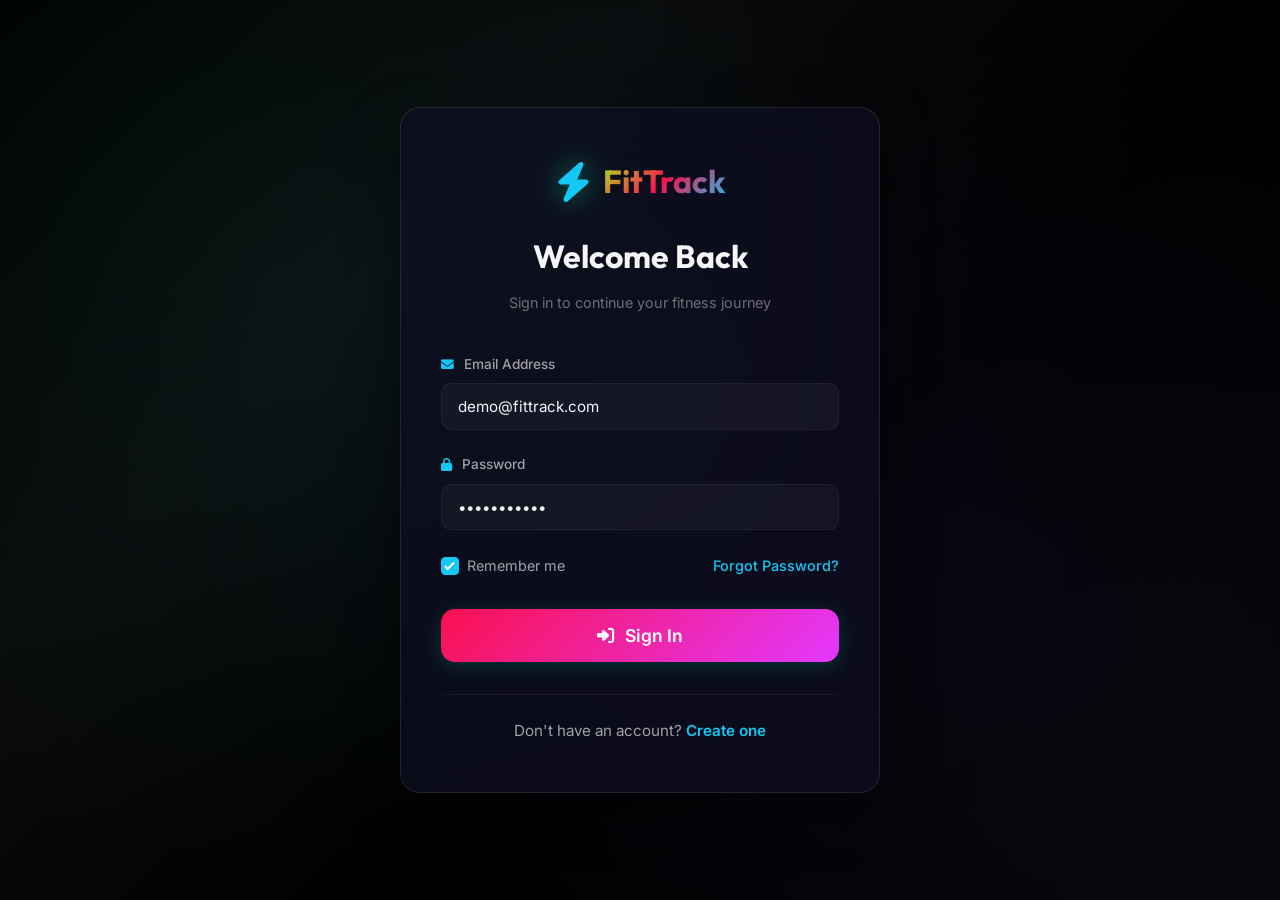
==== commit 75dbb129: "Add files via upload" ====
--- a/index.html
+++ b/index.html
@@ -10,7 +10,7 @@
     <link rel="stylesheet" href="https://cdnjs.cloudflare.com/ajax/libs/font-awesome/6.5.0/css/all.min.css">
 </head>
 <body>
-    <!-- Ambient Background -->
+    <!-- Animated Background -->
     <div class="bg-gradient"></div>
     <div class="bg-grid"></div>
 
@@ -27,6 +27,7 @@
             <li><a href="#meal-section" class="nav-link" data-section="meal-section"><i class="fas fa-utensils"></i><span>Meal Tracker</span></a></li>
             <li><a href="#diet-section" class="nav-link" data-section="diet-section"><i class="fas fa-apple-alt"></i><span>Diet Plan</span></a></li>
             <li><a href="#workout-section" class="nav-link" data-section="workout-section"><i class="fas fa-dumbbell"></i><span>Workout</span></a></li>
+            <li><a href="#" class="nav-link" id="logout-btn"><i class="fas fa-sign-out-alt"></i><span>Logout</span></a></li>
         </ul>
     </nav>
 
@@ -197,43 +198,34 @@
                     <p class="section-subtitle">Your optimal macronutrient breakdown</p>
                 </div>
             </div>
-            <div class="glass-card pie-chart-section">
-                <div class="pie-chart-layout">
-                    <div class="donut-wrapper" id="macros-donut-wrapper">
-                        <svg class="donut-chart" viewBox="0 0 200 200" id="macros-donut">
-                            <circle class="donut-bg" cx="100" cy="100" r="80" />
-                            <circle class="donut-arc arc-fats" cx="100" cy="100" r="80" id="arc-fats" />
-                            <circle class="donut-arc arc-carbs" cx="100" cy="100" r="80" id="arc-carbs" />
-                            <circle class="donut-arc arc-protein" cx="100" cy="100" r="80" id="arc-protein" />
-                        </svg>
-                        <div class="donut-center">
-                            <span class="donut-center-value" id="donut-total-kcal">—</span>
-                            <span class="donut-center-label">kcal</span>
-                        </div>
-                    </div>
-                    <div class="pie-legend" id="macros-legend">
-                        <div class="legend-item">
-                            <span class="legend-dot dot-protein"></span>
-                            <div class="legend-info">
-                                <span class="legend-name">Protein</span>
-                                <span class="legend-val" id="protein-result">—</span>
-                            </div>
-                        </div>
-                        <div class="legend-item">
-                            <span class="legend-dot dot-carbs"></span>
-                            <div class="legend-info">
-                                <span class="legend-name">Carbs</span>
-                                <span class="legend-val" id="carbs-result">—</span>
-                            </div>
-                        </div>
-                        <div class="legend-item">
-                            <span class="legend-dot dot-fats"></span>
-                            <div class="legend-info">
-                                <span class="legend-name">Fats</span>
-                                <span class="legend-val" id="fats-result">—</span>
-                            </div>
-                        </div>
-                    </div>
+            <div class="macros-grid">
+                <div class="macro-card glass-card macro-protein">
+                    <div class="macro-top">
+                        <i class="fas fa-drumstick-bite"></i>
+                        <span class="macro-label">Protein</span>
+                    </div>
+                    <span class="macro-value" id="protein-result">—</span>
+                </div>
+                <div class="macro-card glass-card macro-carbs">
+                    <div class="macro-top">
+                        <i class="fas fa-bread-slice"></i>
+                        <span class="macro-label">Carbs</span>
+                    </div>
+                    <span class="macro-value" id="carbs-result">—</span>
+                </div>
+                <div class="macro-card glass-card macro-fats">
+                    <div class="macro-top">
+                        <i class="fas fa-cheese"></i>
+                        <span class="macro-label">Fats</span>
+                    </div>
+                    <span class="macro-value" id="fats-result">—</span>
+                </div>
+                <div class="macro-card glass-card macro-total">
+                    <div class="macro-top">
+                        <i class="fas fa-calculator"></i>
+                        <span class="macro-label">Total Calories</span>
+                    </div>
+                    <span class="macro-value" id="total-macro-result">—</span>
                 </div>
             </div>
         </section>
@@ -299,28 +291,14 @@
 
                 <div id="meal-totals" class="meal-totals glass-card-inner">
                     <h3><i class="fas fa-chart-bar"></i> Meal Total</h3>
-                    <div class="meal-totals-layout">
-                        <div class="donut-wrapper donut-small" id="meal-donut-wrapper">
-                            <svg class="donut-chart" viewBox="0 0 200 200" id="meal-donut">
-                                <circle class="donut-bg" cx="100" cy="100" r="80" />
-                                <circle class="donut-arc arc-meal-fats" cx="100" cy="100" r="80" id="arc-meal-fats" />
-                                <circle class="donut-arc arc-meal-carbs" cx="100" cy="100" r="80" id="arc-meal-carbs" />
-                                <circle class="donut-arc arc-meal-protein" cx="100" cy="100" r="80" id="arc-meal-protein" />
-                            </svg>
-                            <div class="donut-center">
-                                <span class="donut-center-value" id="meal-donut-kcal">0</span>
-                                <span class="donut-center-label">kcal</span>
-                            </div>
-                        </div>
-                        <div class="totals-grid">
-                            <div class="total-item"><span class="total-label">Calories</span><span class="total-val" id="total-calories">0 kcal</span></div>
-                            <div class="total-item"><span class="total-label">Protein</span><span class="total-val" id="total-protein">0g</span></div>
-                            <div class="total-item"><span class="total-label">Carbs</span><span class="total-val" id="total-carbs">0g</span></div>
-                            <div class="total-item"><span class="total-label">Fats</span><span class="total-val" id="total-fats">0g</span></div>
-                            <div class="total-item"><span class="total-label">Fiber</span><span class="total-val" id="total-fiber">0g</span></div>
-                            <div class="total-item"><span class="total-label">Vitamin C</span><span class="total-val" id="total-vitamin-c">0mg</span></div>
-                            <div class="total-item"><span class="total-label">Iron</span><span class="total-val" id="total-iron">0mg</span></div>
-                        </div>
+                    <div class="totals-grid">
+                        <div class="total-item"><span class="total-label">Calories</span><span class="total-val" id="total-calories">0 kcal</span></div>
+                        <div class="total-item"><span class="total-label">Protein</span><span class="total-val" id="total-protein">0g</span></div>
+                        <div class="total-item"><span class="total-label">Carbs</span><span class="total-val" id="total-carbs">0g</span></div>
+                        <div class="total-item"><span class="total-label">Fats</span><span class="total-val" id="total-fats">0g</span></div>
+                        <div class="total-item"><span class="total-label">Fiber</span><span class="total-val" id="total-fiber">0g</span></div>
+                        <div class="total-item"><span class="total-label">Vitamin C</span><span class="total-val" id="total-vitamin-c">0mg</span></div>
+                        <div class="total-item"><span class="total-label">Iron</span><span class="total-val" id="total-iron">0mg</span></div>
                     </div>
                 </div>
             </div>
@@ -367,7 +345,7 @@
                     <i class="fas fa-bolt"></i>
                     <span>FitTrack</span>
                 </div>
-                <p>&copy; Roshansahni </p>
+                <p>&copy; Roshansahni · Built with 💪</p>
             </div>
         </footer>
     </main>
--- a/styles.css
+++ b/styles.css
@@ -1,64 +1,45 @@
 /* ========================================
-   FITTRACK — Apple-Inspired Premium Design
-   ======================================== */
-
-/* Design Tokens */
+   FITTRACK — Modern Dark Glassmorphism Design
+   ======================================== */
+
+/* CSS Custom Properties */
 :root {
-    --bg-void: #000000;
-    --bg-primary: #0a0a0a;
-    --bg-elevated: #1c1c1e;
-    --bg-secondary: #2c2c2e;
-    --bg-tertiary: #3a3a3c;
-
-    --surface-glass: rgba(28, 28, 30, 0.72);
-    --surface-glass-hover: rgba(44, 44, 46, 0.78);
-    --surface-subtle: rgba(255, 255, 255, 0.04);
-    --surface-input: rgba(255, 255, 255, 0.06);
-
-    --border-primary: rgba(255, 255, 255, 0.08);
-    --border-hover: rgba(255, 255, 255, 0.14);
-    --border-focus: rgba(100, 210, 255, 0.5);
+    --bg-primary: #000000;
+    --bg-secondary: #0c0c0e;
+    --bg-card: rgba(255, 255, 255, 0.03);
+    --bg-card-hover: rgba(255, 255, 255, 0.06);
+    --border-glass: rgba(255, 255, 255, 0.05);
+    --border-glow: rgba(255, 255, 255, 0.1);
 
     --text-primary: #f5f5f7;
-    --text-secondary: rgba(245, 245, 247, 0.6);
-    --text-tertiary: rgba(245, 245, 247, 0.35);
-
-    --accent-blue: #0a84ff;
-    --accent-green: #30d158;
-    --accent-orange: #ff9f0a;
-    --accent-purple: #bf5af2;
-    --accent-pink: #ff375f;
-    --accent-teal: #64d2ff;
-    --accent-indigo: #5e5ce6;
-
-    --gradient-accent: linear-gradient(135deg, #0a84ff, #5e5ce6);
-    --gradient-green: linear-gradient(135deg, #30d158, #64d2ff);
-    --gradient-warm: linear-gradient(135deg, #ff9f0a, #ff375f);
-
-    --shadow-sm: 0 2px 8px rgba(0, 0, 0, 0.3);
-    --shadow-md: 0 8px 30px rgba(0, 0, 0, 0.4);
-    --shadow-lg: 0 20px 60px rgba(0, 0, 0, 0.5);
-    --shadow-glow-blue: 0 0 30px rgba(10, 132, 255, 0.15);
-    --shadow-glow-green: 0 0 30px rgba(48, 209, 88, 0.15);
-
-    --radius-xs: 8px;
-    --radius-sm: 12px;
-    --radius-md: 16px;
-    --radius-lg: 22px;
-    --radius-xl: 28px;
-    --radius-full: 9999px;
-
-    --sidebar-width: 260px;
-    --ease-out: cubic-bezier(0.25, 0.46, 0.45, 0.94);
-    --ease-spring: cubic-bezier(0.34, 1.56, 0.64, 1);
-    --ease-smooth: cubic-bezier(0.4, 0, 0.2, 1);
-    --duration-fast: 0.2s;
-    --duration-normal: 0.35s;
-    --duration-slow: 0.6s;
-
-    --font-body: -apple-system, BlinkMacSystemFont, 'SF Pro Text', 'Inter', 'Segoe UI', sans-serif;
-    --font-display: -apple-system, BlinkMacSystemFont, 'SF Pro Display', 'Outfit', 'Segoe UI', sans-serif;
-    --font-mono: 'SF Mono', 'Fira Code', 'Consolas', monospace;
+    --text-secondary: #a1a1a6;
+    --text-muted: #6e6e73;
+
+    --accent-green: #A8F516;
+    --accent-cyan: #14C8F5;
+    --accent-violet: #E338FE;
+    --accent-coral: #FA114F;
+    --accent-amber: #DDF516;
+    --accent-blue: #14C8F5;
+    --accent-pink: #FA114F;
+
+    --gradient-primary: linear-gradient(135deg, var(--accent-green) 0%, var(--accent-coral) 50%, var(--accent-cyan) 100%);
+    --gradient-hero: linear-gradient(135deg, #000000 0%, #0a0a0c 30%, #000000 60%, #050505 100%);
+    --gradient-btn: linear-gradient(135deg, var(--accent-coral) 0%, var(--accent-violet) 100%);
+    --gradient-btn-hover: linear-gradient(135deg, var(--accent-violet) 0%, var(--accent-coral) 100%);
+
+    --shadow-card: 0 8px 32px rgba(0, 0, 0, 0.6);
+    --shadow-glow-cyan: 0 0 20px rgba(20, 200, 245, 0.2);
+    --shadow-glow-violet: 0 0 20px rgba(227, 56, 254, 0.2);
+
+    --radius-lg: 20px;
+    --radius-md: 14px;
+    --radius-sm: 10px;
+
+    --sidebar-width: 240px;
+    --transition: 0.3s cubic-bezier(0.4, 0, 0.2, 1);
+    --font-body: 'Inter', -apple-system, BlinkMacSystemFont, sans-serif;
+    --font-heading: 'Outfit', 'Inter', sans-serif;
 }
 
 /* Reset */
@@ -70,44 +51,41 @@
 
 html {
     scroll-behavior: smooth;
-    -webkit-font-smoothing: antialiased;
-    -moz-osx-font-smoothing: grayscale;
 }
 
 body {
     font-family: var(--font-body);
-    background: var(--bg-void);
-    color: var(--text-primary);
-    line-height: 1.5;
+    background: var(--bg-primary);
+    color: var(--text-primary);
+    line-height: 1.6;
     min-height: 100vh;
     overflow-x: hidden;
 }
 
 /* ========================================
-   AMBIENT BACKGROUND
+   ANIMATED BACKGROUND
    ======================================== */
 .bg-gradient {
     position: fixed;
     inset: 0;
-    background: var(--bg-void);
+    background: var(--gradient-hero);
     z-index: -2;
 }
 
 .bg-grid {
     position: fixed;
     inset: 0;
-    background:
-        radial-gradient(ellipse 80% 60% at 20% 20%, rgba(10, 132, 255, 0.06) 0%, transparent 70%),
-        radial-gradient(ellipse 60% 80% at 80% 80%, rgba(94, 92, 230, 0.05) 0%, transparent 70%),
-        radial-gradient(ellipse 50% 50% at 50% 50%, rgba(48, 209, 88, 0.03) 0%, transparent 60%);
+    background-image:
+        radial-gradient(circle at 20% 30%, rgba(6, 214, 160, 0.06) 0%, transparent 50%),
+        radial-gradient(circle at 80% 70%, rgba(131, 56, 236, 0.06) 0%, transparent 50%),
+        radial-gradient(circle at 50% 50%, rgba(59, 130, 246, 0.04) 0%, transparent 60%);
     z-index: -1;
-    animation: ambientShift 20s ease-in-out infinite alternate;
-}
-
-@keyframes ambientShift {
-    0% { opacity: 0.5; transform: scale(1); }
-    50% { opacity: 0.8; transform: scale(1.05); }
-    100% { opacity: 0.6; transform: scale(1.02); }
+    animation: bgPulse 8s ease-in-out infinite alternate;
+}
+
+@keyframes bgPulse {
+    0% { opacity: 0.6; }
+    100% { opacity: 1; }
 }
 
 /* ========================================
@@ -119,80 +97,95 @@
     top: 0;
     width: var(--sidebar-width);
     height: 100vh;
-    background: rgba(0, 0, 0, 0.5);
-    backdrop-filter: blur(40px) saturate(180%);
-    -webkit-backdrop-filter: blur(40px) saturate(180%);
-    border-right: 1px solid var(--border-primary);
+    background: rgba(10, 10, 26, 0.85);
+    backdrop-filter: blur(30px);
+    -webkit-backdrop-filter: blur(30px);
+    border-right: 1px solid var(--border-glass);
     z-index: 100;
     display: flex;
     flex-direction: column;
-    padding: 0;
-    transition: transform var(--duration-normal) var(--ease-smooth);
+    padding: 2rem 0;
+    transition: transform var(--transition);
 }
 
 .sidebar-logo {
     display: flex;
     align-items: center;
-    gap: 0.7rem;
-    padding: 1.75rem 1.75rem 1.5rem;
+    gap: 0.75rem;
+    padding: 0 1.5rem 2rem;
+    border-bottom: 1px solid var(--border-glass);
+    margin-bottom: 1.5rem;
 }
 
 .sidebar-logo i {
-    font-size: 1.3rem;
-    color: var(--accent-blue);
+    font-size: 1.6rem;
+    color: var(--accent-cyan);
+    filter: drop-shadow(0 0 8px rgba(6, 214, 160, 0.4));
 }
 
 .sidebar-logo span {
-    font-family: var(--font-display);
-    font-size: 1.2rem;
+    font-family: var(--font-heading);
+    font-size: 1.4rem;
     font-weight: 700;
-    color: var(--text-primary);
-    letter-spacing: -0.02em;
+    background: var(--gradient-primary);
+    -webkit-background-clip: text;
+    -webkit-text-fill-color: transparent;
+    background-clip: text;
 }
 
 .sidebar-nav {
     list-style: none;
     display: flex;
     flex-direction: column;
-    gap: 2px;
-    padding: 0.5rem 0.75rem;
-    flex: 1;
+    gap: 0.25rem;
+    padding: 0 0.75rem;
 }
 
 .nav-link {
     display: flex;
     align-items: center;
-    gap: 0.75rem;
-    padding: 0.65rem 0.85rem;
+    gap: 0.85rem;
+    padding: 0.75rem 1rem;
     color: var(--text-secondary);
     text-decoration: none;
-    border-radius: var(--radius-xs);
-    font-size: 0.875rem;
+    border-radius: var(--radius-sm);
+    font-size: 0.9rem;
     font-weight: 500;
-    transition: all var(--duration-fast) var(--ease-out);
-    letter-spacing: -0.01em;
+    transition: all var(--transition);
+    position: relative;
+}
+
+.nav-link::before {
+    content: '';
+    position: absolute;
+    left: 0;
+    top: 50%;
+    transform: translateY(-50%) scaleY(0);
+    width: 3px;
+    height: 60%;
+    background: var(--accent-cyan);
+    border-radius: 2px;
+    transition: transform var(--transition);
 }
 
 .nav-link:hover {
     color: var(--text-primary);
-    background: rgba(255, 255, 255, 0.06);
+    background: rgba(255, 255, 255, 0.04);
 }
 
 .nav-link.active {
     color: var(--text-primary);
-    background: rgba(255, 255, 255, 0.1);
+    background: rgba(6, 214, 160, 0.08);
+}
+
+.nav-link.active::before {
+    transform: translateY(-50%) scaleY(1);
 }
 
 .nav-link i {
-    font-size: 1rem;
-    width: 22px;
+    font-size: 1.1rem;
+    width: 24px;
     text-align: center;
-    opacity: 0.7;
-}
-
-.nav-link.active i {
-    opacity: 1;
-    color: var(--accent-blue);
 }
 
 /* Mobile Header */
@@ -202,30 +195,24 @@
     top: 0;
     left: 0;
     right: 0;
-    height: 56px;
-    background: rgba(0, 0, 0, 0.7);
-    backdrop-filter: blur(40px) saturate(180%);
-    -webkit-backdrop-filter: blur(40px) saturate(180%);
-    border-bottom: 0.5px solid var(--border-primary);
+    height: 60px;
+    background: rgba(10, 10, 26, 0.9);
+    backdrop-filter: blur(30px);
+    -webkit-backdrop-filter: blur(30px);
+    border-bottom: 1px solid var(--border-glass);
     z-index: 99;
     align-items: center;
     padding: 0 1rem;
-    gap: 0.75rem;
+    gap: 1rem;
 }
 
 .mobile-menu-btn {
     background: none;
     border: none;
     color: var(--text-primary);
-    font-size: 1.15rem;
+    font-size: 1.3rem;
     cursor: pointer;
-    padding: 0.4rem;
-    border-radius: var(--radius-xs);
-    transition: background var(--duration-fast);
-}
-
-.mobile-menu-btn:hover {
-    background: rgba(255, 255, 255, 0.08);
+    padding: 0.5rem;
 }
 
 .mobile-logo {
@@ -235,16 +222,18 @@
 }
 
 .mobile-logo i {
-    color: var(--accent-blue);
-    font-size: 1rem;
+    color: var(--accent-cyan);
+    font-size: 1.2rem;
 }
 
 .mobile-logo span {
-    font-family: var(--font-display);
-    font-size: 1.05rem;
+    font-family: var(--font-heading);
+    font-size: 1.2rem;
     font-weight: 700;
-    color: var(--text-primary);
-    letter-spacing: -0.02em;
+    background: var(--gradient-primary);
+    -webkit-background-clip: text;
+    -webkit-text-fill-color: transparent;
+    background-clip: text;
 }
 
 /* ========================================
@@ -263,63 +252,63 @@
     display: flex;
     align-items: center;
     justify-content: space-between;
-    padding: 6rem 5rem 4rem;
-    min-height: 75vh;
+    padding: 5rem 4rem;
+    min-height: 70vh;
     position: relative;
     overflow: hidden;
 }
 
 .hero-content {
-    max-width: 560px;
+    max-width: 600px;
     z-index: 1;
 }
 
 .hero-badge {
-    display: inline-flex;
-    align-items: center;
-    gap: 0.4rem;
-    padding: 0.4rem 1rem;
-    background: rgba(10, 132, 255, 0.1);
-    border: 1px solid rgba(10, 132, 255, 0.15);
-    border-radius: var(--radius-full);
-    font-size: 0.8rem;
-    color: var(--accent-teal);
+    display: inline-block;
+    padding: 0.5rem 1.2rem;
+    background: rgba(6, 214, 160, 0.1);
+    border: 1px solid rgba(6, 214, 160, 0.2);
+    border-radius: 50px;
+    font-size: 0.85rem;
+    color: var(--accent-cyan);
     font-weight: 500;
-    margin-bottom: 2rem;
-    letter-spacing: -0.01em;
+    margin-bottom: 1.5rem;
+    animation: badgePulse 3s ease-in-out infinite;
+}
+
+@keyframes badgePulse {
+    0%, 100% { box-shadow: 0 0 0 0 rgba(6, 214, 160, 0.2); }
+    50% { box-shadow: 0 0 0 8px rgba(6, 214, 160, 0); }
 }
 
 .hero h1 {
-    font-family: var(--font-display);
-    font-size: 3.8rem;
+    font-family: var(--font-heading);
+    font-size: 3.5rem;
     font-weight: 800;
-    line-height: 1.08;
+    line-height: 1.15;
     margin-bottom: 1.5rem;
     color: var(--text-primary);
-    letter-spacing: -0.04em;
 }
 
 .gradient-text {
-    background: var(--gradient-accent);
+    background: var(--gradient-primary);
     -webkit-background-clip: text;
     -webkit-text-fill-color: transparent;
     background-clip: text;
 }
 
 .hero-subtitle {
-    font-size: 1.15rem;
+    font-size: 1.1rem;
     color: var(--text-secondary);
-    line-height: 1.65;
-    max-width: 440px;
-    font-weight: 400;
-    letter-spacing: -0.01em;
-}
-
-/* Hero Visual */
+    line-height: 1.7;
+    max-width: 480px;
+}
+
+/* Hero Visual — Animated Rings */
 .hero-visual {
     position: relative;
-    width: 340px;
-    height: 340px;
+    width: 320px;
+    height: 320px;
     flex-shrink: 0;
 }
 
@@ -327,25 +316,26 @@
     position: absolute;
     border-radius: 50%;
     border: 1px solid;
-    animation: ringRotate 20s linear infinite;
+    animation: ringRotate 12s linear infinite;
 }
 
 .ring-1 {
     inset: 0;
-    border-color: rgba(10, 132, 255, 0.1);
+    border-color: rgba(6, 214, 160, 0.15);
+    animation-duration: 12s;
 }
 
 .ring-2 {
-    inset: 35px;
-    border-color: rgba(94, 92, 230, 0.1);
-    animation-duration: 28s;
+    inset: 30px;
+    border-color: rgba(131, 56, 236, 0.15);
+    animation-duration: 18s;
     animation-direction: reverse;
 }
 
 .ring-3 {
-    inset: 70px;
-    border-color: rgba(48, 209, 88, 0.08);
-    animation-duration: 16s;
+    inset: 60px;
+    border-color: rgba(59, 130, 246, 0.15);
+    animation-duration: 10s;
 }
 
 @keyframes ringRotate {
@@ -358,106 +348,101 @@
     top: 50%;
     left: 50%;
     transform: translate(-50%, -50%);
-    width: 90px;
-    height: 90px;
-    background: var(--gradient-accent);
+    width: 100px;
+    height: 100px;
+    background: var(--gradient-btn);
     border-radius: 50%;
     display: flex;
     align-items: center;
     justify-content: center;
-    box-shadow: 0 0 50px rgba(10, 132, 255, 0.25), 0 0 100px rgba(94, 92, 230, 0.1);
-    animation: iconFloat 5s ease-in-out infinite;
+    box-shadow: 0 0 40px rgba(6, 214, 160, 0.25), 0 0 80px rgba(131, 56, 236, 0.15);
+    animation: iconFloat 4s ease-in-out infinite;
 }
 
 .hero-icon-center i {
-    font-size: 2rem;
+    font-size: 2.5rem;
     color: white;
 }
 
 @keyframes iconFloat {
     0%, 100% { transform: translate(-50%, -50%) translateY(0); }
-    50% { transform: translate(-50%, -50%) translateY(-10px); }
+    50% { transform: translate(-50%, -50%) translateY(-12px); }
 }
 
 /* ========================================
    SECTIONS
    ======================================== */
 .section {
-    padding: 3rem 5rem;
-    position: relative;
-}
-
-.section + .section {
-    border-top: 0.5px solid var(--border-primary);
+    padding: 3rem 4rem;
 }
 
 .section-header {
     display: flex;
     align-items: center;
     gap: 1rem;
-    margin-bottom: 2.5rem;
+    margin-bottom: 2rem;
 }
 
 .section-icon {
-    width: 44px;
-    height: 44px;
-    background: var(--gradient-accent);
-    border-radius: var(--radius-sm);
+    width: 50px;
+    height: 50px;
+    background: var(--gradient-btn);
+    border-radius: 14px;
     display: flex;
     align-items: center;
     justify-content: center;
-    font-size: 1.1rem;
+    font-size: 1.25rem;
     color: white;
     flex-shrink: 0;
+    box-shadow: var(--shadow-glow-cyan);
 }
 
 .section-icon.pulse {
-    animation: softPulse 3s ease-in-out infinite;
-}
-
-@keyframes softPulse {
-    0%, 100% { box-shadow: none; }
-    50% { box-shadow: 0 0 20px rgba(10, 132, 255, 0.2); }
+    animation: iconPulse 2s ease-in-out infinite;
+}
+
+@keyframes iconPulse {
+    0%, 100% { box-shadow: var(--shadow-glow-cyan); }
+    50% { box-shadow: 0 0 30px rgba(6, 214, 160, 0.3); }
 }
 
 .section-header h2 {
-    font-family: var(--font-display);
-    font-size: 1.6rem;
+    font-family: var(--font-heading);
+    font-size: 1.75rem;
     font-weight: 700;
     color: var(--text-primary);
-    letter-spacing: -0.03em;
 }
 
 .section-subtitle {
-    font-size: 0.85rem;
-    color: var(--text-tertiary);
-    margin-top: 0.1rem;
-    font-weight: 400;
-}
-
-/* ========================================
-   CARDS
+    font-size: 0.9rem;
+    color: var(--text-muted);
+    margin-top: 0.15rem;
+}
+
+/* ========================================
+   GLASS CARDS
    ======================================== */
 .glass-card {
-    background: var(--surface-glass);
-    backdrop-filter: blur(40px) saturate(180%);
-    -webkit-backdrop-filter: blur(40px) saturate(180%);
-    border: 0.5px solid var(--border-primary);
+    background: var(--bg-card);
+    backdrop-filter: blur(30px);
+    -webkit-backdrop-filter: blur(30px);
+    border: 1px solid var(--border-glass);
     border-radius: var(--radius-lg);
     padding: 2rem;
-    transition: all var(--duration-normal) var(--ease-smooth);
+    transition: all var(--transition);
 }
 
 .glass-card:hover {
-    border-color: var(--border-hover);
-    box-shadow: var(--shadow-md);
+    background: var(--bg-card-hover);
+    border-color: var(--border-glow);
+    box-shadow: var(--shadow-card);
 }
 
 .glass-card-inner {
-    background: var(--surface-subtle);
-    border: 0.5px solid var(--border-primary);
+    background: rgba(255, 255, 255, 0.03);
+    border: 1px solid var(--border-glass);
     border-radius: var(--radius-md);
-    padding: 1.75rem;
+    padding: 1.5rem;
 }
 
 /* ========================================
@@ -466,7 +451,7 @@
 .form-grid {
     display: grid;
     grid-template-columns: repeat(2, 1fr);
-    gap: 1.25rem;
+    gap: 1.5rem;
     margin-bottom: 2rem;
 }
 
@@ -476,55 +461,52 @@
 
 .form-group label {
     display: block;
-    font-size: 0.8rem;
+    font-size: 0.85rem;
     font-weight: 500;
     color: var(--text-secondary);
-    margin-bottom: 0.45rem;
-    letter-spacing: -0.01em;
+    margin-bottom: 0.5rem;
 }
 
 .form-group label i {
-    margin-right: 0.3rem;
-    color: var(--accent-blue);
-    font-size: 0.75rem;
-    opacity: 0.7;
+    margin-right: 0.35rem;
+    color: var(--accent-cyan);
+    font-size: 0.8rem;
 }
 
 .form-group input,
 .form-group select {
     width: 100%;
-    padding: 0.7rem 0.9rem;
-    background: var(--surface-input);
-    border: 0.5px solid var(--border-primary);
-    border-radius: var(--radius-xs);
+    padding: 0.8rem 1rem;
+    background: rgba(255, 255, 255, 0.04);
+    border: 1px solid var(--border-glass);
+    border-radius: var(--radius-sm);
     color: var(--text-primary);
     font-family: var(--font-body);
-    font-size: 0.9rem;
-    transition: all var(--duration-fast) var(--ease-out);
+    font-size: 0.95rem;
+    transition: all var(--transition);
     outline: none;
-    letter-spacing: -0.01em;
 }
 
 .form-group input::placeholder {
-    color: var(--text-tertiary);
+    color: var(--text-muted);
 }
 
 .form-group input:focus,
 .form-group select:focus {
-    border-color: var(--accent-blue);
-    box-shadow: 0 0 0 3px rgba(10, 132, 255, 0.15);
-    background: rgba(255, 255, 255, 0.08);
+    border-color: var(--accent-cyan);
+    box-shadow: 0 0 0 3px rgba(6, 214, 160, 0.12), var(--shadow-glow-cyan);
+    background: rgba(255, 255, 255, 0.06);
 }
 
 .form-group select option {
-    background: var(--bg-elevated);
+    background: var(--bg-secondary);
     color: var(--text-primary);
 }
 
 /* Diet Toggle */
 .diet-toggle {
     display: flex;
-    gap: 0.5rem;
+    gap: 0.75rem;
 }
 
 .diet-toggle input[type="radio"] {
@@ -533,74 +515,88 @@
 
 .toggle-btn {
     flex: 1;
-    padding: 0.6rem 0.8rem;
+    padding: 0.7rem 1rem;
     text-align: center;
-    border: 0.5px solid var(--border-primary);
-    border-radius: var(--radius-xs);
+    border: 1px solid var(--border-glass);
+    border-radius: var(--radius-sm);
     cursor: pointer;
-    font-size: 0.85rem;
+    font-size: 0.9rem;
     font-weight: 500;
     color: var(--text-secondary);
-    background: var(--surface-input);
-    transition: all var(--duration-fast) var(--ease-out);
+    background: rgba(255, 255, 255, 0.03);
+    transition: all var(--transition);
 }
 
 .toggle-btn:hover {
-    background: rgba(255, 255, 255, 0.08);
+    background: rgba(255, 255, 255, 0.06);
     color: var(--text-primary);
 }
 
 .diet-toggle input[type="radio"]:checked + .toggle-btn {
-    background: rgba(10, 132, 255, 0.15);
-    border-color: rgba(10, 132, 255, 0.4);
-    color: var(--accent-blue);
+    background: rgba(6, 214, 160, 0.12);
+    border-color: var(--accent-cyan);
+    color: var(--accent-cyan);
+    box-shadow: 0 0 15px rgba(6, 214, 160, 0.1);
 }
 
 /* Buttons */
 .btn-primary {
     display: inline-flex;
     align-items: center;
-    justify-content: center;
-    gap: 0.5rem;
-    padding: 0.75rem 1.75rem;
-    background: var(--accent-blue);
+    gap: 0.6rem;
+    padding: 0.9rem 2rem;
+    background: var(--gradient-btn);
     color: white;
     border: none;
-    border-radius: var(--radius-full);
+    border-radius: var(--radius-md);
     font-family: var(--font-body);
-    font-size: 0.9rem;
+    font-size: 1rem;
     font-weight: 600;
     cursor: pointer;
-    transition: all var(--duration-fast) var(--ease-out);
-    letter-spacing: -0.01em;
+    transition: all var(--transition);
+    box-shadow: 0 4px 20px rgba(6, 214, 160, 0.2);
     position: relative;
     overflow: hidden;
 }
 
+.btn-primary::before {
+    content: '';
+    position: absolute;
+    inset: 0;
+    background: var(--gradient-btn-hover);
+    opacity: 0;
+    transition: opacity var(--transition);
+}
+
 .btn-primary:hover {
-    background: #0977e6;
-    transform: scale(1.02);
-    box-shadow: 0 4px 20px rgba(10, 132, 255, 0.3);
-}
-
-.btn-primary:active {
-    transform: scale(0.98);
+    transform: translateY(-2px);
+    box-shadow: 0 8px 30px rgba(6, 214, 160, 0.3);
+}
+
+.btn-primary:hover::before {
+    opacity: 1;
+}
+
+.btn-primary i,
+.btn-primary span {
+    position: relative;
+    z-index: 1;
 }
 
 .btn-generate {
     width: 100%;
-    padding: 0.85rem;
-    font-size: 0.95rem;
+    justify-content: center;
+    padding: 1rem;
+    font-size: 1.05rem;
     margin-bottom: 1.5rem;
-    border-radius: var(--radius-sm);
 }
 
 .save-msg {
     margin-top: 1rem;
-    color: var(--accent-green);
+    color: var(--accent-cyan);
     font-weight: 600;
     text-align: center;
-    font-size: 0.9rem;
+    font-size: 0.95rem;
 }
 
 /* ========================================
@@ -609,47 +605,53 @@
 .stats-grid {
     display: grid;
     grid-template-columns: repeat(3, 1fr);
+    gap: 1.25rem;
+}
+
+.stat-card {
+    display: flex;
+    align-items: center;
     gap: 1rem;
-}
-
-.stat-card {
-    display: flex;
-    align-items: center;
-    gap: 1rem;
-    padding: 1.25rem 1.5rem;
+    padding: 1.5rem;
 }
 
 .stat-icon-wrap {
-    width: 46px;
-    height: 46px;
-    border-radius: var(--radius-sm);
+    width: 52px;
+    height: 52px;
+    border-radius: 14px;
     display: flex;
     align-items: center;
     justify-content: center;
-    font-size: 1.1rem;
+    font-size: 1.2rem;
     color: white;
     flex-shrink: 0;
-    background: var(--gradient-accent);
+    background: linear-gradient(135deg, var(--accent-cyan), var(--accent-blue));
+    box-shadow: 0 4px 15px rgba(6, 214, 160, 0.2);
 }
 
 .stat-icon-wrap.accent-green {
-    background: var(--gradient-green);
+    background: linear-gradient(135deg, #10b981, #06d6a0);
+    box-shadow: 0 4px 15px rgba(16, 185, 129, 0.2);
 }
 
 .stat-icon-wrap.accent-violet {
-    background: linear-gradient(135deg, var(--accent-purple), var(--accent-indigo));
+    background: linear-gradient(135deg, var(--accent-violet), #a855f7);
+    box-shadow: 0 4px 15px rgba(131, 56, 236, 0.2);
 }
 
 .stat-icon-wrap.accent-coral {
-    background: linear-gradient(135deg, var(--accent-pink), var(--accent-orange));
+    background: linear-gradient(135deg, var(--accent-coral), #fb923c);
+    box-shadow: 0 4px 15px rgba(255, 107, 107, 0.2);
 }
 
 .stat-icon-wrap.accent-amber {
-    background: linear-gradient(135deg, var(--accent-orange), #ffcc00);
+    background: linear-gradient(135deg, var(--accent-amber), #f59e0b);
+    box-shadow: 0 4px 15px rgba(251, 191, 36, 0.2);
 }
 
 .stat-icon-wrap.accent-cyan {
-    background: linear-gradient(135deg, var(--accent-teal), var(--accent-blue));
+    background: linear-gradient(135deg, #22d3ee, var(--accent-cyan));
+    box-shadow: 0 4px 15px rgba(34, 211, 238, 0.2);
 }
 
 .stat-info {
@@ -658,174 +660,80 @@
 }
 
 .stat-label {
-    font-size: 0.7rem;
-    color: var(--text-tertiary);
-    font-weight: 600;
+    font-size: 0.8rem;
+    color: var(--text-muted);
+    font-weight: 500;
     text-transform: uppercase;
-    letter-spacing: 0.06em;
+    letter-spacing: 0.05em;
 }
 
 .stat-value {
-    font-family: var(--font-display);
-    font-size: 1.25rem;
+    font-family: var(--font-heading);
+    font-size: 1.4rem;
     font-weight: 700;
     color: var(--text-primary);
-    margin-top: 0.1rem;
-    letter-spacing: -0.02em;
-}
-
-/* ========================================
-   DONUT PIE CHART
-   ======================================== */
-.pie-chart-section {
-    padding: 2.5rem;
-}
-
-.pie-chart-layout {
+    margin-top: 0.15rem;
+}
+
+/* ========================================
+   MACROS GRID
+   ======================================== */
+.macros-grid {
+    display: grid;
+    grid-template-columns: repeat(4, 1fr);
+    gap: 1.25rem;
+}
+
+.macro-card {
+    padding: 1.75rem;
+    text-align: center;
+    position: relative;
+    overflow: hidden;
+}
+
+.macro-card::before {
+    content: '';
+    position: absolute;
+    top: 0;
+    left: 0;
+    right: 0;
+    height: 3px;
+    border-radius: 3px 3px 0 0;
+}
+
+.macro-protein::before { background: var(--gradient-btn); }
+.macro-carbs::before { background: linear-gradient(90deg, var(--accent-amber), #f59e0b); }
+.macro-fats::before { background: linear-gradient(90deg, var(--accent-violet), var(--accent-pink)); }
+.macro-total::before { background: linear-gradient(90deg, var(--accent-blue), var(--accent-cyan)); }
+
+.macro-top {
     display: flex;
     align-items: center;
     justify-content: center;
-    gap: 4rem;
-}
-
-.donut-wrapper {
-    position: relative;
-    width: 240px;
-    height: 240px;
-    flex-shrink: 0;
-}
-
-.donut-wrapper.donut-small {
-    width: 170px;
-    height: 170px;
-}
-
-.donut-chart {
-    width: 100%;
-    height: 100%;
-    transform: rotate(-90deg);
-}
-
-.donut-bg {
-    fill: none;
-    stroke: rgba(255, 255, 255, 0.04);
-    stroke-width: 18;
-}
-
-.donut-arc {
-    fill: none;
-    stroke-width: 18;
-    stroke-linecap: round;
-    transition: stroke-dashoffset 1.4s var(--ease-smooth),
-                stroke-dasharray 1.4s var(--ease-smooth);
-}
-
-/* Macros arcs */
-.arc-protein { stroke: var(--accent-green); filter: drop-shadow(0 0 8px rgba(48, 209, 88, 0.3)); }
-.arc-carbs { stroke: var(--accent-orange); filter: drop-shadow(0 0 8px rgba(255, 159, 10, 0.3)); }
-.arc-fats { stroke: var(--accent-purple); filter: drop-shadow(0 0 8px rgba(191, 90, 242, 0.3)); }
-
-/* Meal arcs */
-.arc-meal-protein { stroke: var(--accent-green); filter: drop-shadow(0 0 8px rgba(48, 209, 88, 0.3)); }
-.arc-meal-carbs { stroke: var(--accent-orange); filter: drop-shadow(0 0 8px rgba(255, 159, 10, 0.3)); }
-.arc-meal-fats { stroke: var(--accent-purple); filter: drop-shadow(0 0 8px rgba(191, 90, 242, 0.3)); }
-
-/* Center label */
-.donut-center {
-    position: absolute;
-    top: 50%;
-    left: 50%;
-    transform: translate(-50%, -50%);
-    text-align: center;
-    pointer-events: none;
-}
-
-.donut-center-value {
-    display: block;
-    font-family: var(--font-display);
-    font-size: 2rem;
-    font-weight: 800;
-    color: var(--text-primary);
-    line-height: 1;
-    letter-spacing: -0.03em;
-}
-
-.donut-small .donut-center-value {
-    font-size: 1.4rem;
-}
-
-.donut-center-label {
-    display: block;
-    font-size: 0.65rem;
-    color: var(--text-tertiary);
-    text-transform: uppercase;
-    letter-spacing: 0.12em;
-    font-weight: 600;
-    margin-top: 0.25rem;
-}
-
-/* Legend */
-.pie-legend {
-    display: flex;
-    flex-direction: column;
-    gap: 1.5rem;
-}
-
-.legend-item {
-    display: flex;
-    align-items: center;
-    gap: 0.9rem;
-    padding: 0.75rem 1rem;
-    border-radius: var(--radius-sm);
-    background: var(--surface-subtle);
-    border: 0.5px solid var(--border-primary);
-    transition: all var(--duration-fast) var(--ease-out);
-    min-width: 200px;
-}
-
-.legend-item:hover {
-    background: rgba(255, 255, 255, 0.06);
-    border-color: var(--border-hover);
-}
-
-.legend-dot {
-    width: 10px;
-    height: 10px;
-    border-radius: 50%;
-    flex-shrink: 0;
-}
-
-.dot-protein { background: var(--accent-green); box-shadow: 0 0 8px rgba(48, 209, 88, 0.4); }
-.dot-carbs { background: var(--accent-orange); box-shadow: 0 0 8px rgba(255, 159, 10, 0.4); }
-.dot-fats { background: var(--accent-purple); box-shadow: 0 0 8px rgba(191, 90, 242, 0.4); }
-
-.legend-info {
-    display: flex;
-    flex-direction: column;
-}
-
-.legend-name {
-    font-size: 0.7rem;
-    color: var(--text-tertiary);
-    text-transform: uppercase;
-    letter-spacing: 0.06em;
-    font-weight: 600;
-}
-
-.legend-val {
-    font-family: var(--font-display);
-    font-size: 1.05rem;
+    gap: 0.5rem;
+    margin-bottom: 1rem;
+}
+
+.macro-top i {
+    font-size: 1.1rem;
+}
+
+.macro-protein .macro-top i { color: var(--accent-cyan); }
+.macro-carbs .macro-top i { color: var(--accent-amber); }
+.macro-fats .macro-top i { color: var(--accent-violet); }
+.macro-total .macro-top i { color: var(--accent-blue); }
+
+.macro-label {
+    font-size: 0.85rem;
+    color: var(--text-secondary);
+    font-weight: 500;
+}
+
+.macro-value {
+    font-family: var(--font-heading);
+    font-size: 1.3rem;
     font-weight: 700;
     color: var(--text-primary);
-    margin-top: 0.05rem;
-    letter-spacing: -0.02em;
-}
-
-/* Meal totals layout */
-.meal-totals-layout {
-    display: flex;
-    align-items: center;
-    gap: 2.5rem;
 }
 
 /* ========================================
@@ -836,18 +744,15 @@
 }
 
 .meal-list h3 {
-    font-family: var(--font-display);
-    font-size: 1rem;
+    font-family: var(--font-heading);
+    font-size: 1.1rem;
     color: var(--text-secondary);
-    margin-bottom: 0.75rem;
-    font-weight: 600;
-    letter-spacing: -0.01em;
+    margin-bottom: 1rem;
 }
 
 .meal-list h3 i {
-    margin-right: 0.4rem;
-    color: var(--accent-blue);
-    opacity: 0.7;
+    margin-right: 0.5rem;
+    color: var(--accent-cyan);
 }
 
 .meal-list ul {
@@ -858,36 +763,36 @@
     display: flex;
     justify-content: space-between;
     align-items: center;
-    padding: 0.75rem 1rem;
-    background: var(--surface-subtle);
-    border: 0.5px solid var(--border-primary);
-    border-radius: var(--radius-xs);
-    margin-bottom: 0.5rem;
-    font-size: 0.85rem;
+    padding: 0.9rem 1.2rem;
+    background: rgba(255, 255, 255, 0.03);
+    border: 1px solid var(--border-glass);
+    border-radius: var(--radius-sm);
+    margin-bottom: 0.6rem;
+    font-size: 0.9rem;
     color: var(--text-secondary);
-    transition: all var(--duration-fast) var(--ease-out);
+    transition: all var(--transition);
 }
 
 .meal-list li:hover {
     background: rgba(255, 255, 255, 0.06);
-    border-color: var(--border-hover);
+    border-color: var(--border-glow);
 }
 
 .meal-list li button {
-    background: rgba(255, 55, 95, 0.1);
-    color: var(--accent-pink);
-    border: 0.5px solid rgba(255, 55, 95, 0.15);
-    padding: 0.3rem 0.7rem;
-    border-radius: var(--radius-xs);
+    background: rgba(255, 107, 107, 0.15);
+    color: var(--accent-coral);
+    border: 1px solid rgba(255, 107, 107, 0.2);
+    padding: 0.35rem 0.8rem;
+    border-radius: 8px;
     cursor: pointer;
-    font-size: 0.75rem;
-    font-weight: 600;
-    transition: all var(--duration-fast) var(--ease-out);
+    font-size: 0.8rem;
+    font-weight: 500;
+    transition: all var(--transition);
 }
 
 .meal-list li button:hover {
-    background: rgba(255, 55, 95, 0.2);
-    border-color: rgba(255, 55, 95, 0.3);
+    background: rgba(255, 107, 107, 0.25);
+    border-color: var(--accent-coral);
 }
 
 /* Meal Totals */
@@ -896,86 +801,75 @@
 }
 
 .meal-totals h3 {
-    font-family: var(--font-display);
-    font-size: 1rem;
-    color: var(--text-primary);
-    margin-bottom: 1.25rem;
-    font-weight: 600;
-    letter-spacing: -0.01em;
+    font-family: var(--font-heading);
+    font-size: 1.1rem;
+    color: var(--text-primary);
+    margin-bottom: 1rem;
 }
 
 .meal-totals h3 i {
-    color: var(--accent-blue);
+    color: var(--accent-cyan);
     margin-right: 0.5rem;
-    opacity: 0.7;
 }
 
 .totals-grid {
     display: grid;
-    grid-template-columns: repeat(auto-fit, minmax(110px, 1fr));
-    gap: 0.6rem;
+    grid-template-columns: repeat(auto-fit, minmax(120px, 1fr));
+    gap: 0.75rem;
 }
 
 .total-item {
     display: flex;
     flex-direction: column;
     align-items: center;
-    padding: 0.75rem 0.5rem;
-    background: var(--surface-subtle);
-    border-radius: var(--radius-xs);
-    border: 0.5px solid var(--border-primary);
-    transition: all var(--duration-fast) var(--ease-out);
-}
-
-.total-item:hover {
-    background: rgba(255, 255, 255, 0.06);
+    padding: 0.75rem;
+    background: rgba(255, 255, 255, 0.03);
+    border-radius: 10px;
+    border: 1px solid var(--border-glass);
 }
 
 .total-label {
-    font-size: 0.65rem;
-    color: var(--text-tertiary);
+    font-size: 0.75rem;
+    color: var(--text-muted);
     text-transform: uppercase;
-    letter-spacing: 0.06em;
-    font-weight: 600;
-    margin-bottom: 0.2rem;
+    letter-spacing: 0.05em;
+    margin-bottom: 0.3rem;
 }
 
 .total-val {
-    font-family: var(--font-display);
+    font-family: var(--font-heading);
     font-weight: 700;
-    font-size: 0.95rem;
-    color: var(--accent-blue);
-    letter-spacing: -0.02em;
+    font-size: 1.05rem;
+    color: var(--accent-cyan);
 }
 
 /* ========================================
    PLAN OUTPUT
    ======================================== */
 .plan-output {
-    background: var(--surface-subtle);
-    border: 0.5px solid var(--border-primary);
-    border-radius: var(--radius-sm);
+    background: rgba(255, 255, 255, 0.03);
+    border: 1px solid var(--border-glass);
+    border-radius: var(--radius-md);
     padding: 1.5rem;
-    font-size: 0.85rem;
+    font-size: 0.9rem;
     color: var(--text-secondary);
     line-height: 1.8;
     white-space: pre-line;
-    min-height: 60px;
-    font-family: var(--font-mono);
-    transition: all var(--duration-normal) var(--ease-smooth);
+    min-height: 80px;
+    transition: all var(--transition);
 }
 
 .plan-output:not(:empty) {
-    border-color: rgba(10, 132, 255, 0.15);
+    border-color: rgba(6, 214, 160, 0.15);
 }
 
 /* ========================================
    FOOTER
    ======================================== */
 footer {
-    margin-top: 2rem;
-    padding: 2rem 5rem;
-    border-top: 0.5px solid var(--border-primary);
+    margin-top: 3rem;
+    padding: 2rem 4rem;
+    border-top: 1px solid var(--border-glass);
     text-align: center;
 }
 
@@ -983,31 +877,33 @@
     display: flex;
     flex-direction: column;
     align-items: center;
+    gap: 0.75rem;
+}
+
+.footer-brand {
+    display: flex;
+    align-items: center;
     gap: 0.5rem;
 }
 
-.footer-brand {
-    display: flex;
-    align-items: center;
-    gap: 0.4rem;
-}
-
 .footer-brand i {
-    color: var(--accent-blue);
-    font-size: 0.95rem;
+    color: var(--accent-cyan);
+    font-size: 1.1rem;
 }
 
 .footer-brand span {
-    font-family: var(--font-display);
+    font-family: var(--font-heading);
     font-weight: 700;
-    font-size: 1rem;
-    color: var(--text-primary);
-    letter-spacing: -0.02em;
+    font-size: 1.1rem;
+    background: var(--gradient-primary);
+    -webkit-background-clip: text;
+    -webkit-text-fill-color: transparent;
+    background-clip: text;
 }
 
 footer p {
-    font-size: 0.8rem;
-    color: var(--text-tertiary);
+    font-size: 0.85rem;
+    color: var(--text-muted);
 }
 
 /* ========================================
@@ -1015,9 +911,8 @@
    ======================================== */
 .reveal {
     opacity: 0;
-    transform: translateY(24px);
-    transition: opacity var(--duration-slow) var(--ease-out),
-                transform var(--duration-slow) var(--ease-out);
+    transform: translateY(30px);
+    transition: opacity 0.6s ease-out, transform 0.6s ease-out;
 }
 
 .reveal.visible {
@@ -1026,25 +921,27 @@
 }
 
 /* Staggered children */
-.stats-grid .stat-card {
+.stats-grid .stat-card,
+.macros-grid .macro-card {
     opacity: 0;
-    transform: translateY(16px);
-    transition: opacity 0.5s var(--ease-out),
-                transform 0.5s var(--ease-out),
-                background var(--duration-normal),
-                border-color var(--duration-normal),
-                box-shadow var(--duration-normal);
-}
-
-.stats-grid.animate .stat-card {
+    transform: translateY(20px);
+    transition: opacity 0.5s ease-out, transform 0.5s ease-out, background var(--transition), border-color var(--transition), box-shadow var(--transition);
+}
+
+.stats-grid.animate .stat-card,
+.macros-grid.animate .macro-card {
     opacity: 1;
     transform: translateY(0);
 }
 
-.stats-grid.animate .stat-card:nth-child(1) { transition-delay: 0.05s; }
-.stats-grid.animate .stat-card:nth-child(2) { transition-delay: 0.1s; }
-.stats-grid.animate .stat-card:nth-child(3) { transition-delay: 0.15s; }
-.stats-grid.animate .stat-card:nth-child(4) { transition-delay: 0.2s; }
+.stats-grid.animate .stat-card:nth-child(1),
+.macros-grid.animate .macro-card:nth-child(1) { transition-delay: 0.05s; }
+.stats-grid.animate .stat-card:nth-child(2),
+.macros-grid.animate .macro-card:nth-child(2) { transition-delay: 0.1s; }
+.stats-grid.animate .stat-card:nth-child(3),
+.macros-grid.animate .macro-card:nth-child(3) { transition-delay: 0.15s; }
+.stats-grid.animate .stat-card:nth-child(4),
+.macros-grid.animate .macro-card:nth-child(4) { transition-delay: 0.2s; }
 .stats-grid.animate .stat-card:nth-child(5) { transition-delay: 0.25s; }
 .stats-grid.animate .stat-card:nth-child(6) { transition-delay: 0.3s; }
 
@@ -1056,18 +953,8 @@
         grid-template-columns: repeat(2, 1fr);
     }
 
-    .pie-chart-layout {
-        flex-direction: column;
-        gap: 2.5rem;
-    }
-
-    .legend-item {
-        min-width: unset;
-    }
-
-    .pie-legend {
-        flex-direction: row;
-        gap: 0.75rem;
+    .macros-grid {
+        grid-template-columns: repeat(2, 1fr);
     }
 
     .meal-grid {
@@ -1090,18 +977,18 @@
 
     .main-content {
         margin-left: 0;
-        padding-top: 56px;
+        padding-top: 60px;
     }
 
     .hero {
         flex-direction: column;
         text-align: center;
-        padding: 2.5rem 1.5rem;
+        padding: 3rem 1.5rem;
         min-height: auto;
     }
 
     .hero h1 {
-        font-size: 2.4rem;
+        font-size: 2.2rem;
     }
 
     .hero-subtitle {
@@ -1115,12 +1002,12 @@
     }
 
     .hero-icon-center {
-        width: 64px;
-        height: 64px;
+        width: 70px;
+        height: 70px;
     }
 
     .hero-icon-center i {
-        font-size: 1.5rem;
+        font-size: 1.8rem;
     }
 
     .section {
@@ -1132,27 +1019,13 @@
         grid-template-columns: 1fr;
     }
 
-    .stats-grid {
+    .stats-grid,
+    .macros-grid {
         grid-template-columns: 1fr;
     }
 
-    .donut-wrapper {
-        width: 200px;
-        height: 200px;
-    }
-
-    .donut-wrapper.donut-small {
-        width: 150px;
-        height: 150px;
-    }
-
-    .meal-totals-layout {
-        flex-direction: column;
-        align-items: center;
-    }
-
-    .pie-legend {
-        flex-direction: column;
+    .stat-card {
+        padding: 1.25rem;
     }
 
     .totals-grid {
@@ -1164,7 +1037,7 @@
     }
 
     .section-header h2 {
-        font-size: 1.3rem;
+        font-size: 1.4rem;
     }
 
     .meal-list li {
@@ -1180,11 +1053,11 @@
 
 @media (max-width: 480px) {
     .hero h1 {
-        font-size: 1.9rem;
+        font-size: 1.8rem;
     }
 
     .hero-badge {
-        font-size: 0.7rem;
+        font-size: 0.75rem;
     }
 
     .totals-grid {
@@ -1196,7 +1069,7 @@
    SCROLLBAR
    ======================================== */
 ::-webkit-scrollbar {
-    width: 5px;
+    width: 6px;
 }
 
 ::-webkit-scrollbar-track {
@@ -1204,12 +1077,12 @@
 }
 
 ::-webkit-scrollbar-thumb {
-    background: rgba(255, 255, 255, 0.08);
+    background: rgba(255, 255, 255, 0.1);
     border-radius: 3px;
 }
 
 ::-webkit-scrollbar-thumb:hover {
-    background: rgba(255, 255, 255, 0.15);
+    background: rgba(255, 255, 255, 0.2);
 }
 
 /* Overlay for mobile sidebar */
@@ -1217,11 +1090,267 @@
     display: none;
     position: fixed;
     inset: 0;
-    background: rgba(0, 0, 0, 0.6);
-    backdrop-filter: blur(4px);
+    background: rgba(0, 0, 0, 0.5);
     z-index: 99;
 }
 
 .sidebar-overlay.active {
     display: block;
+}
+
+/* ========================================
+   AUTH PAGE (LOGIN/SIGNUP)
+   ======================================== */
+.auth-page {
+    display: flex;
+    align-items: center;
+    justify-content: center;
+    min-height: 100vh;
+    padding: 2rem;
+    overflow: hidden;
+}
+
+.auth-main {
+    width: 100%;
+    max-width: 480px;
+    z-index: 10;
+}
+
+.auth-container {
+    padding: 3rem 2.5rem;
+    box-shadow: 0 20px 50px rgba(0, 0, 0, 0.5);
+    border: 1px solid rgba(255, 255, 255, 0.1);
+    background: rgba(15, 15, 35, 0.7);
+    backdrop-filter: blur(30px);
+    -webkit-backdrop-filter: blur(30px);
+}
+
+.auth-header {
+    text-align: center;
+    margin-bottom: 2.5rem;
+}
+
+.auth-logo-center {
+    justify-content: center;
+    border-bottom: none;
+    padding: 0;
+    margin-bottom: 1.5rem;
+}
+
+.auth-logo-center i {
+    font-size: 2.5rem;
+    filter: drop-shadow(0 0 15px rgba(6, 214, 160, 0.6));
+}
+
+.auth-logo-center span {
+    font-size: 2rem;
+}
+
+.auth-header h2 {
+    font-family: var(--font-heading);
+    font-size: 2rem;
+    font-weight: 700;
+    color: var(--text-primary);
+    margin-bottom: 0.5rem;
+}
+
+.auth-form .form-group {
+    margin-bottom: 1.5rem;
+}
+
+.auth-options {
+    display: flex;
+    justify-content: space-between;
+    align-items: center;
+    margin-bottom: 2rem;
+    font-size: 0.9rem;
+}
+
+.remember-me {
+    display: flex;
+    align-items: center;
+    gap: 0.5rem;
+    color: var(--text-secondary);
+    cursor: pointer;
+    position: relative;
+}
+
+.remember-me input {
+    position: absolute;
+    opacity: 0;
+    cursor: pointer;
+    height: 0;
+    width: 0;
+}
+
+.checkmark {
+    height: 18px;
+    width: 18px;
+    background-color: rgba(255, 255, 255, 0.05);
+    border: 1px solid var(--border-glass);
+    border-radius: 4px;
+    transition: all var(--transition);
+    position: relative;
+    flex-shrink: 0;
+}
+
+.remember-me:hover input ~ .checkmark {
+    border-color: var(--accent-cyan);
+}
+
+.remember-me input:checked ~ .checkmark {
+    background-color: var(--accent-cyan);
+    border-color: var(--accent-cyan);
+}
+
+.checkmark:after {
+    content: "";
+    position: absolute;
+    display: none;
+}
+
+.remember-me input:checked ~ .checkmark:after {
+    display: block;
+    left: 5px;
+    top: 2px;
+    width: 5px;
+    height: 10px;
+    border: solid white;
+    border-width: 0 2px 2px 0;
+    transform: rotate(45deg);
+}
+
+.forgot-pass {
+    color: var(--accent-cyan);
+    text-decoration: none;
+    transition: all var(--transition);
+    font-weight: 500;
+}
+
+.forgot-pass:hover {
+    color: var(--text-primary);
+    text-shadow: 0 0 10px rgba(6, 214, 160, 0.5);
+}
+
+.btn-auth {
+    width: 100%;
+    justify-content: center;
+    padding: 1rem;
+    font-size: 1.1rem;
+}
+
+.auth-footer {
+    text-align: center;
+    margin-top: 2rem;
+    color: var(--text-secondary);
+    font-size: 0.95rem;
+    padding-top: 1.5rem;
+    border-top: 1px solid var(--border-glass);
+}
+
+.signup-link {
+    color: var(--accent-cyan);
+    text-decoration: none;
+    font-weight: 600;
+    transition: all var(--transition);
+}
+
+.signup-link:hover {
+    color: var(--text-primary);
+    text-shadow: 0 0 10px rgba(6, 214, 160, 0.5);
+}
+
+/* ========================================
+   MODERN GENERATOR CARDS
+   ======================================== */
+.generator-cards-container {
+    display: flex;
+    flex-direction: column;
+    gap: 1.5rem;
+    margin-top: 1.5rem;
+}
+
+.modern-plan-card {
+    background: var(--bg-card);
+    border: 1px solid var(--border-glass);
+    border-radius: var(--radius-md);
+    padding: 1.5rem;
+    backdrop-filter: blur(30px);
+    -webkit-backdrop-filter: blur(30px);
+    transition: all var(--transition);
+}
+
+.modern-plan-card:hover {
+    box-shadow: 0 8px 32px rgba(0, 0, 0, 0.4);
+    border-color: var(--border-glow);
+    transform: translateY(-2px);
+}
+
+.plan-card-header {
+    display: flex;
+    justify-content: space-between;
+    align-items: center;
+    border-bottom: 1px solid var(--border-glass);
+    padding-bottom: 1rem;
+    margin-bottom: 1rem;
+}
+
+.plan-card-title {
+    display: flex;
+    align-items: center;
+    gap: 0.75rem;
+    font-family: var(--font-heading);
+    font-size: 1.25rem;
+    font-weight: 700;
+    color: var(--text-primary);
+}
+
+.plan-card-title i {
+    font-size: 1.2rem;
+}
+
+.color-orange { color: #f97316; }
+.color-pink { color: var(--accent-pink); }
+.color-green { color: var(--accent-green); }
+.color-cyan { color: var(--accent-cyan); }
+.color-purple { color: var(--accent-violet); }
+.color-red { color: var(--accent-coral); }
+.color-yellow { color: var(--accent-amber); }
+
+.plan-card-badge {
+    background: rgba(255, 255, 255, 0.05);
+    padding: 0.4rem 0.8rem;
+    border-radius: 50px;
+    font-size: 0.8rem;
+    font-weight: 600;
+    color: var(--accent-cyan);
+    border: 1px solid var(--border-glass);
+}
+
+.plan-list {
+    list-style: none;
+    display: flex;
+    flex-direction: column;
+    gap: 0.75rem;
+}
+
+.plan-list li {
+    display: flex;
+    align-items: center;
+    gap: 0.75rem;
+    padding: 0.8rem 1rem;
+    background: rgba(255, 255, 255, 0.02);
+    border-radius: var(--radius-sm);
+    font-size: 0.95rem;
+    color: var(--text-secondary);
+}
+
+.plan-list li span.highlight {
+    color: var(--text-primary);
+    font-weight: 600;
+}
+
+.plan-list li i.list-bullet {
+    color: var(--accent-cyan);
+    font-size: 0.5rem;
 }
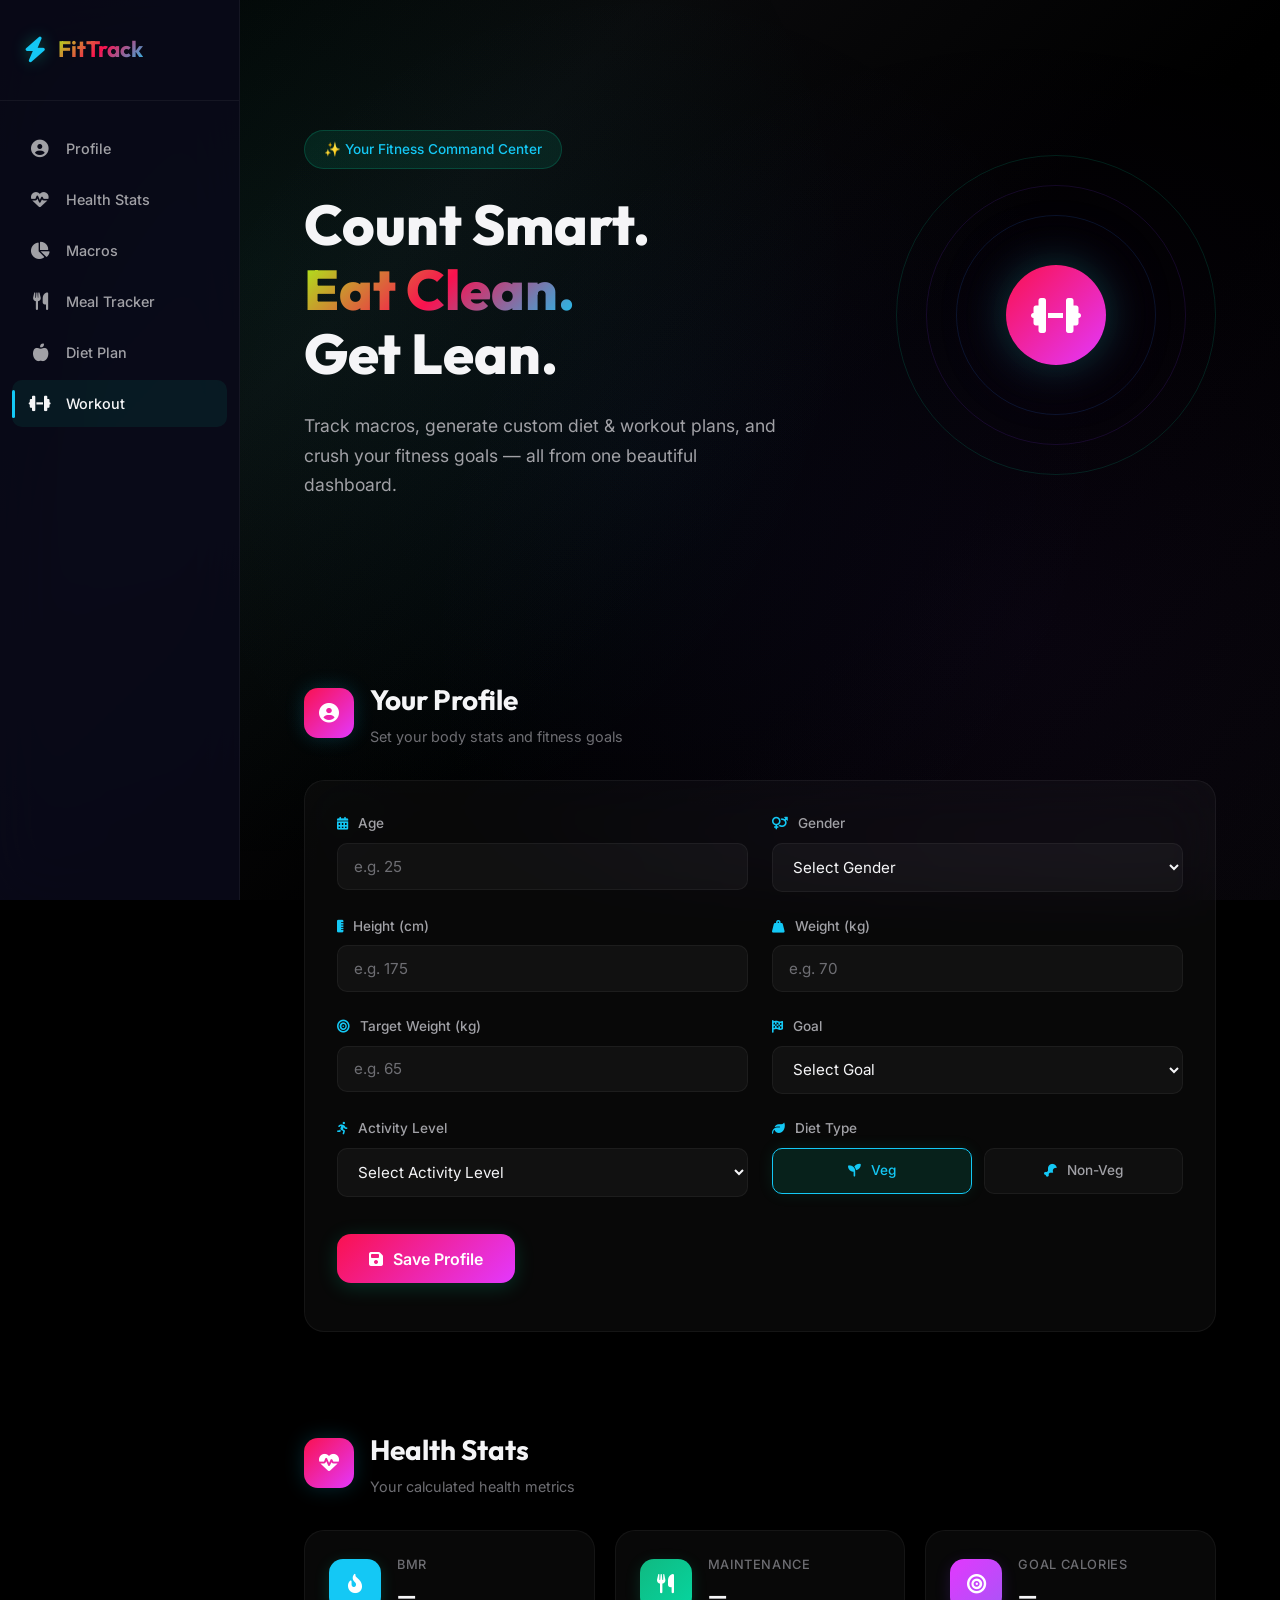
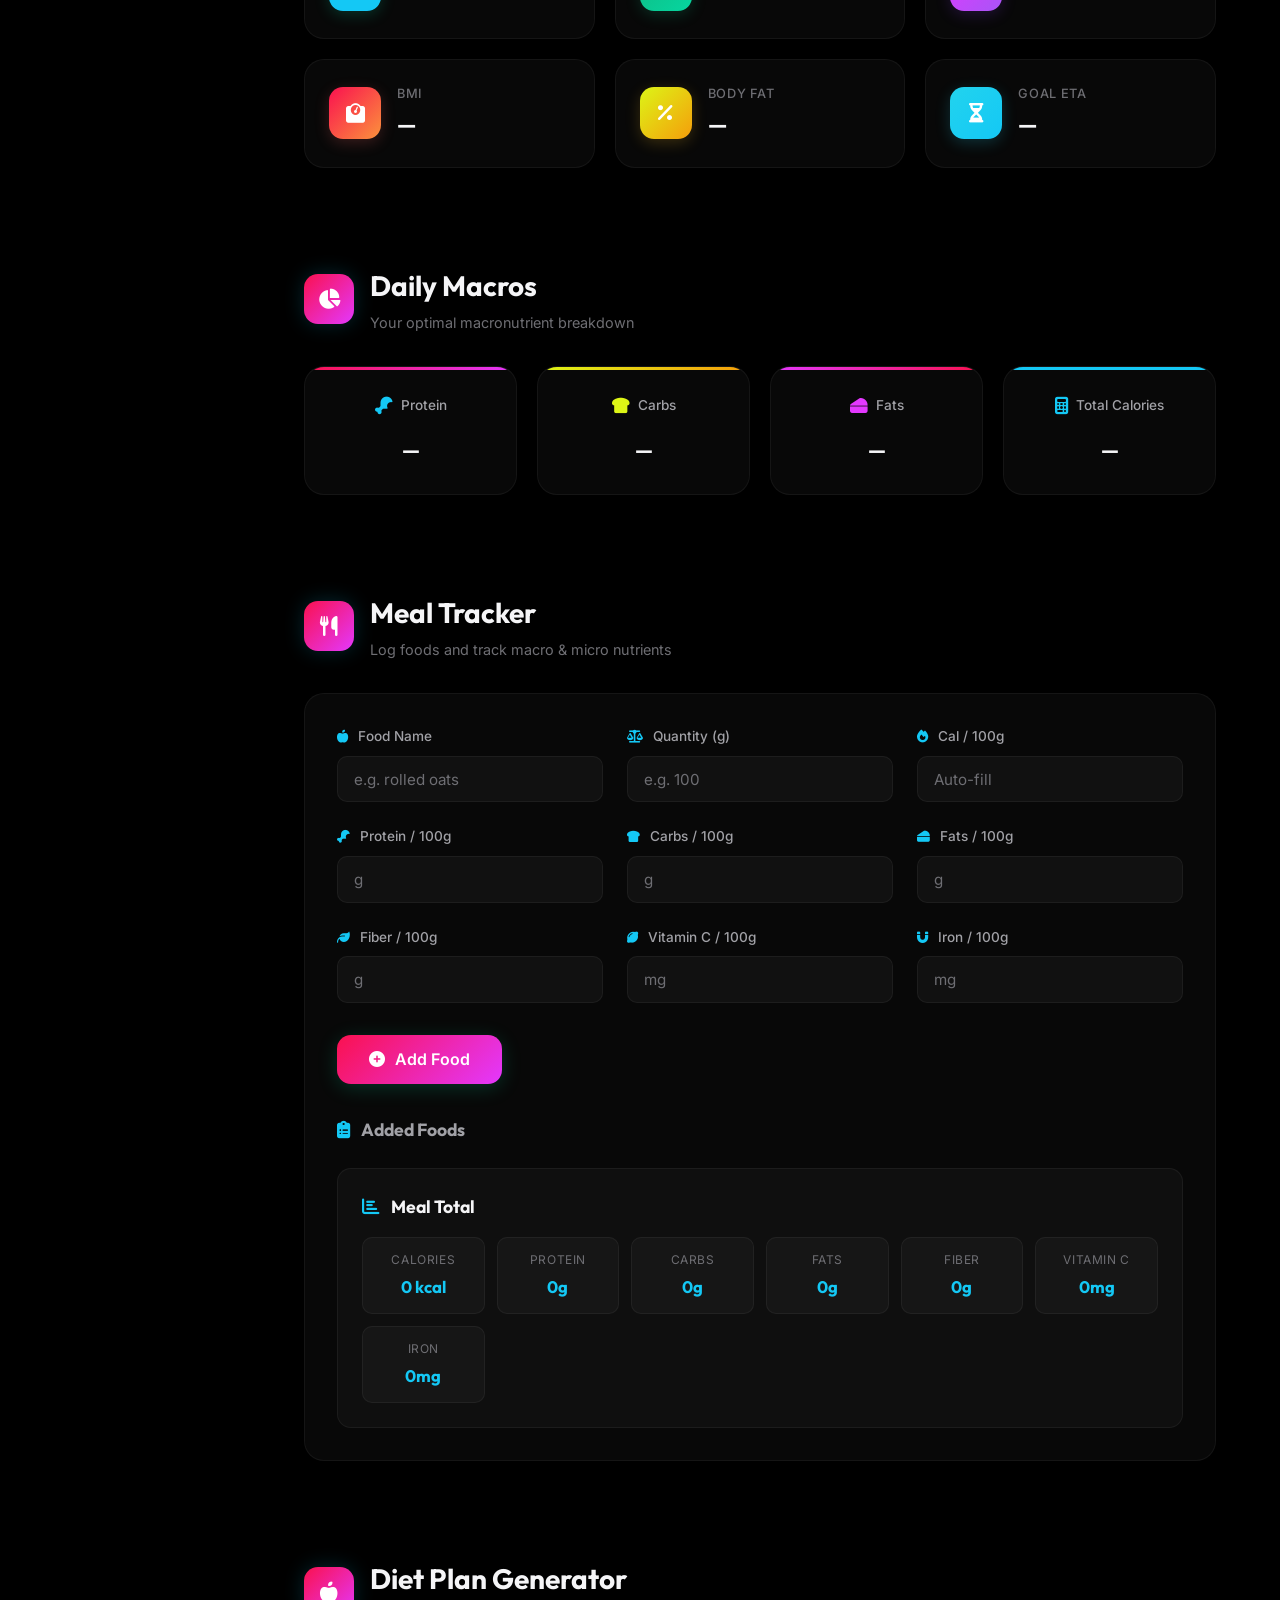
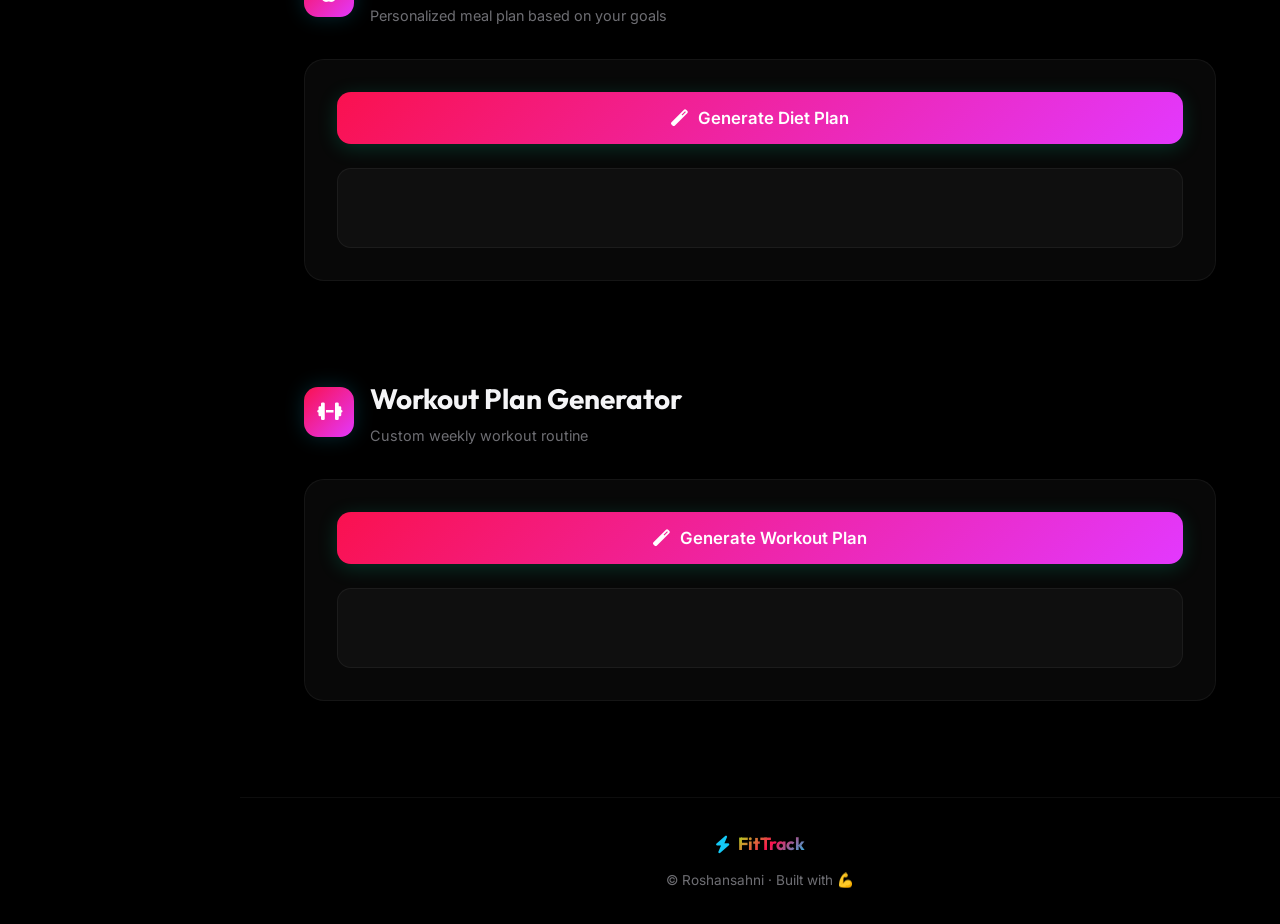
==== commit 8a81f83e: "Add files via upload" ====
--- a/index.html
+++ b/index.html
@@ -27,7 +27,6 @@
             <li><a href="#meal-section" class="nav-link" data-section="meal-section"><i class="fas fa-utensils"></i><span>Meal Tracker</span></a></li>
             <li><a href="#diet-section" class="nav-link" data-section="diet-section"><i class="fas fa-apple-alt"></i><span>Diet Plan</span></a></li>
             <li><a href="#workout-section" class="nav-link" data-section="workout-section"><i class="fas fa-dumbbell"></i><span>Workout</span></a></li>
-            <li><a href="#" class="nav-link" id="logout-btn"><i class="fas fa-sign-out-alt"></i><span>Logout</span></a></li>
         </ul>
     </nav>
 
